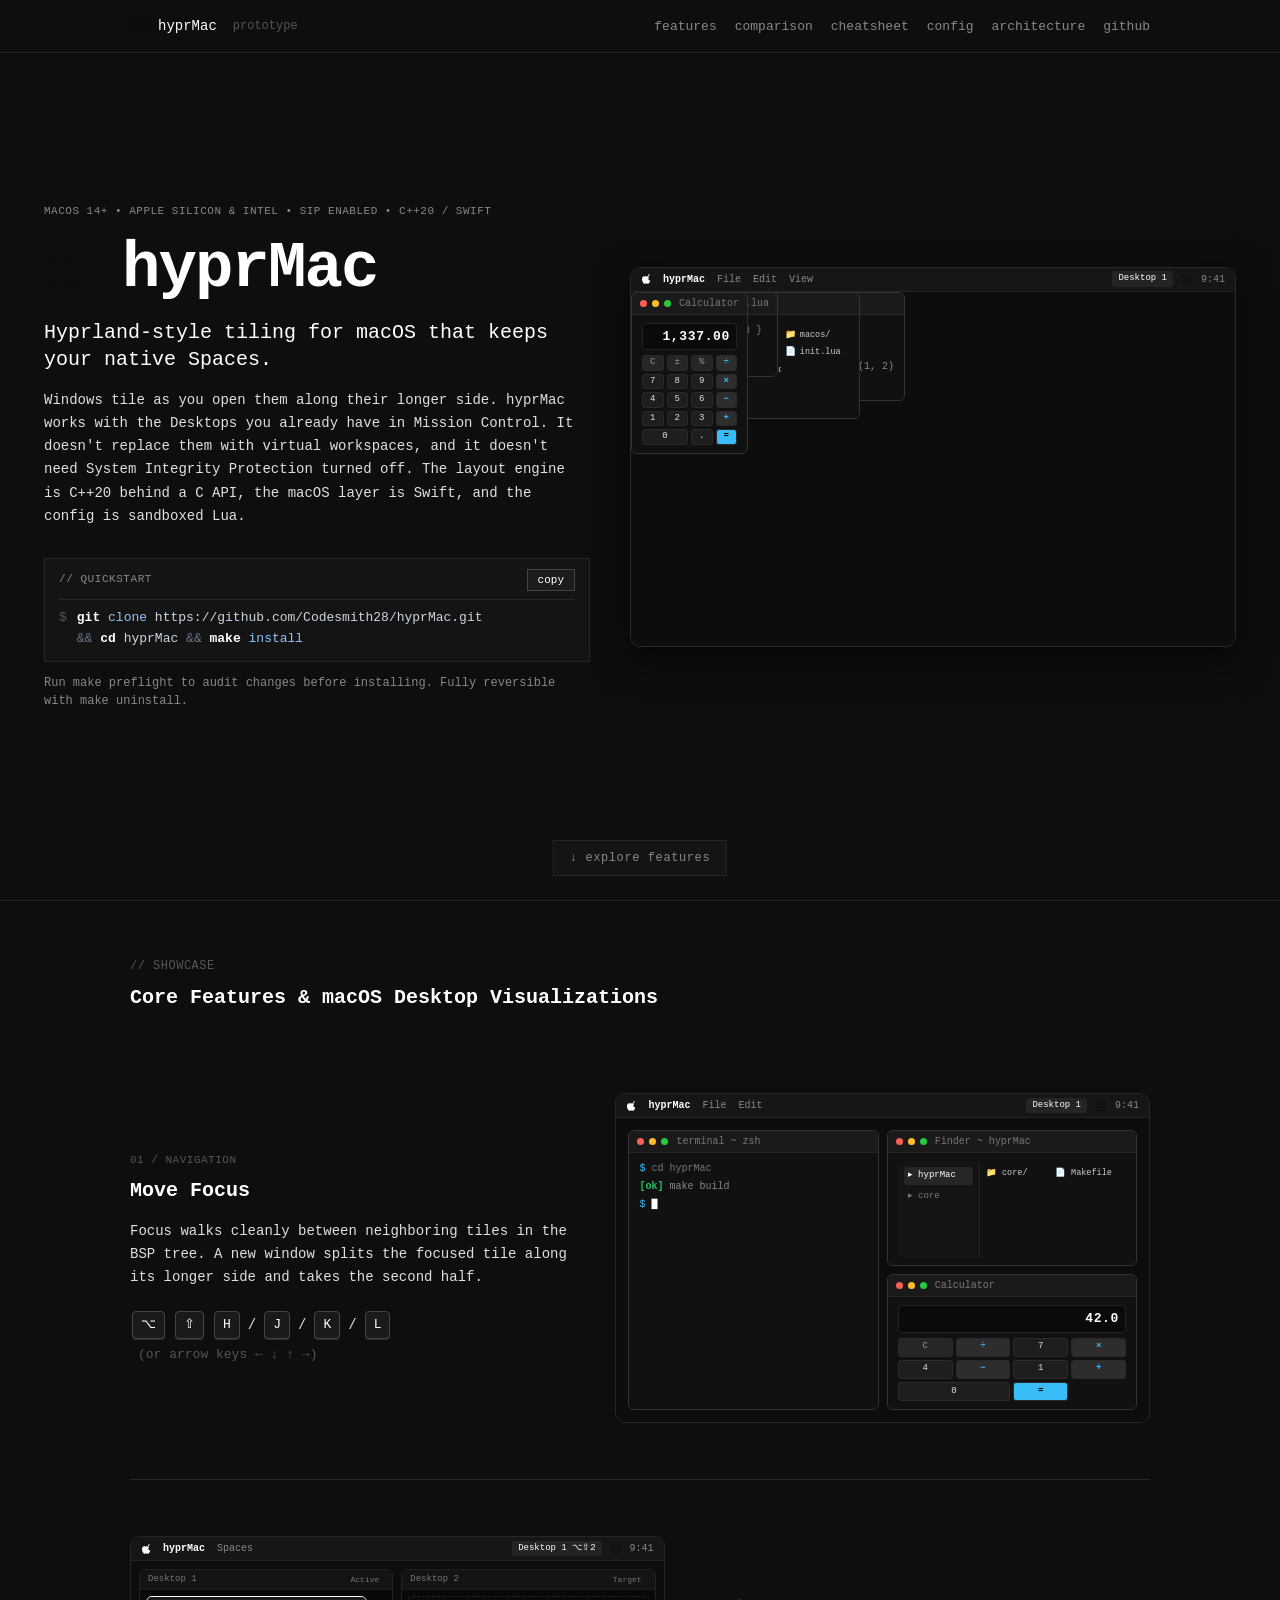
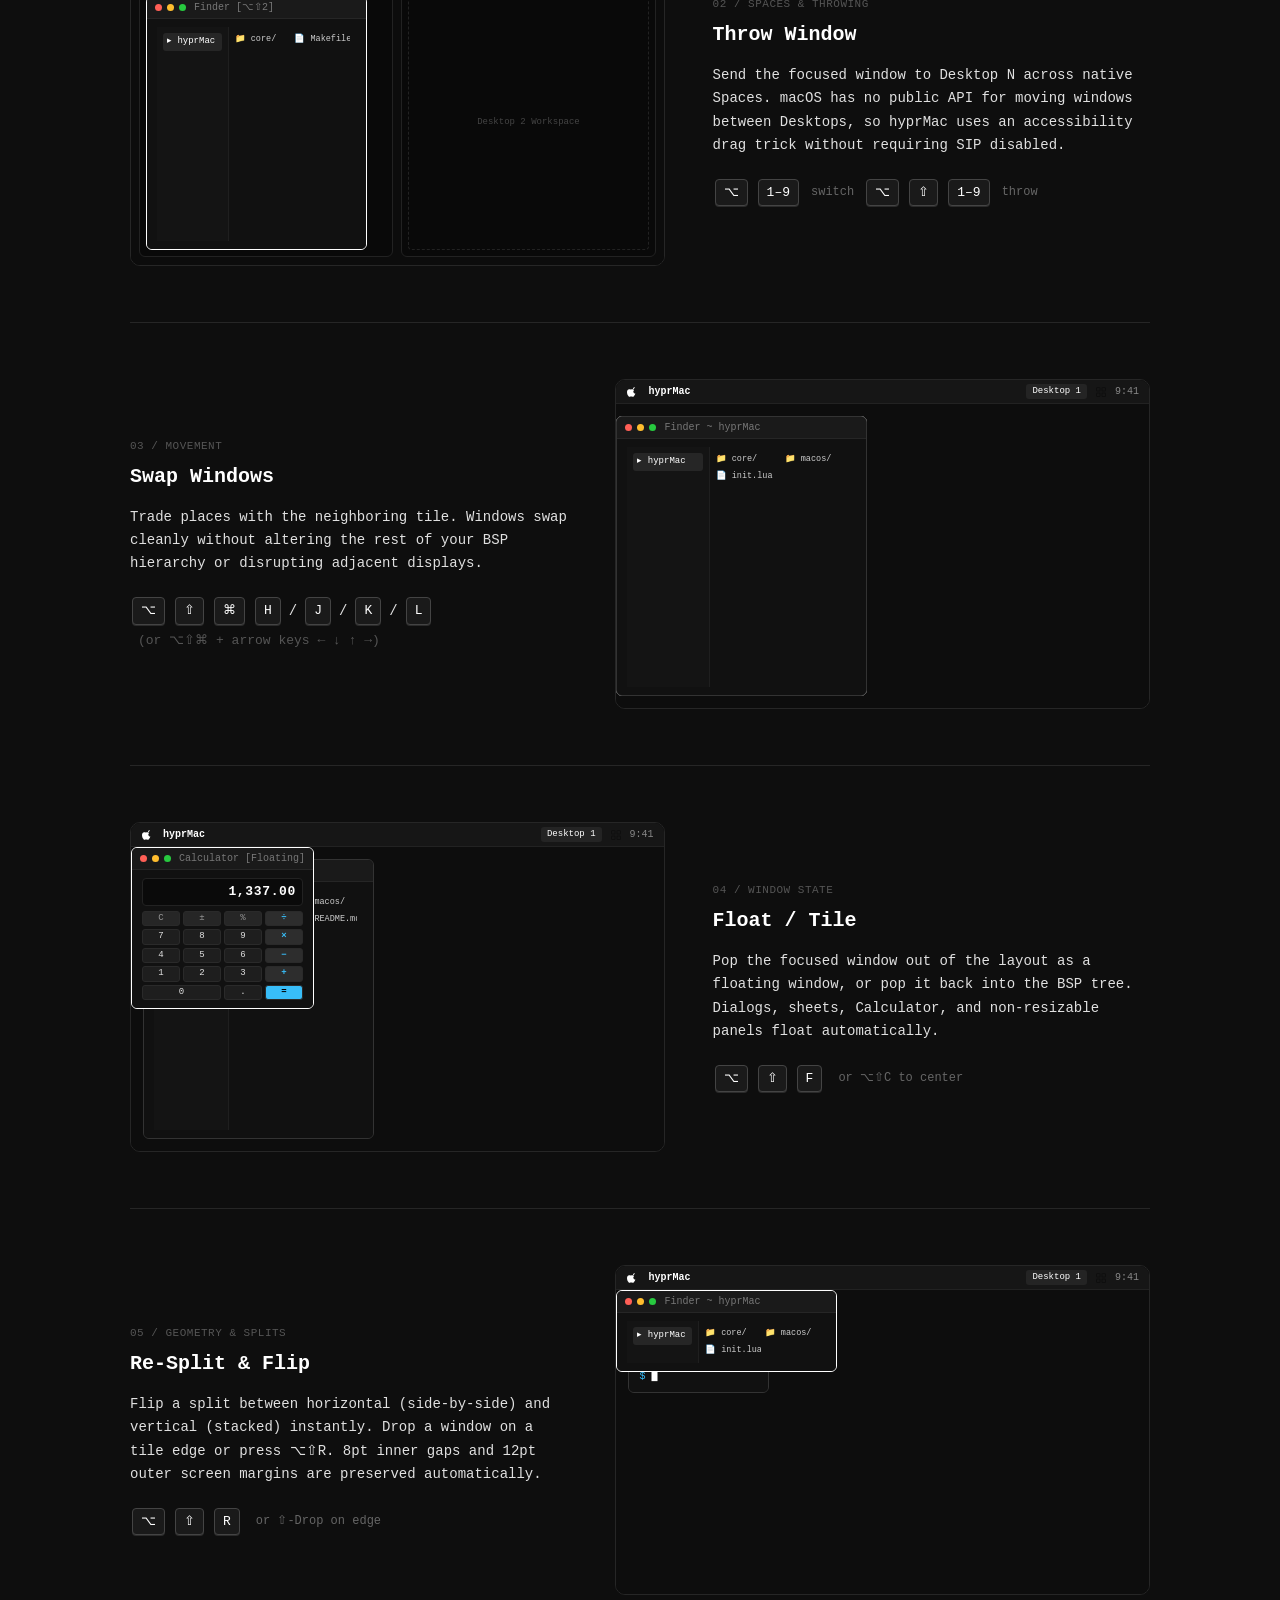
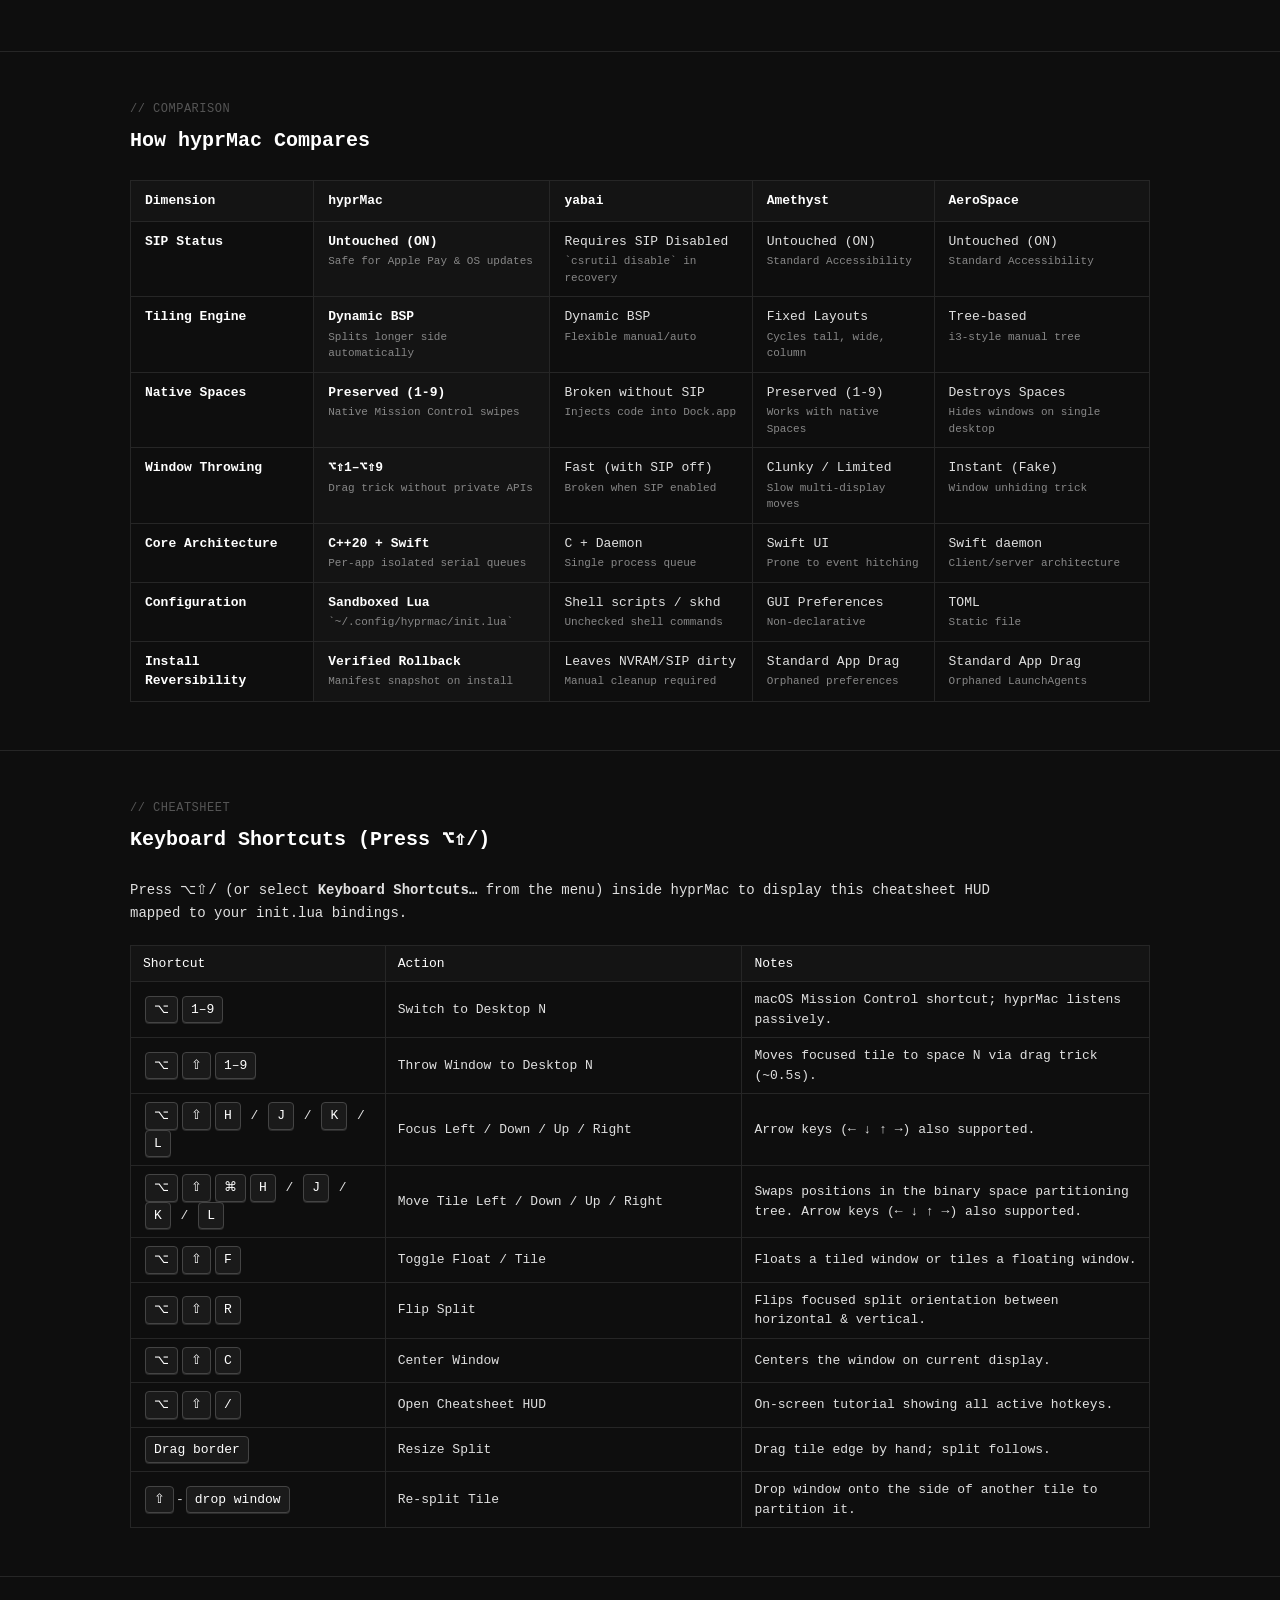
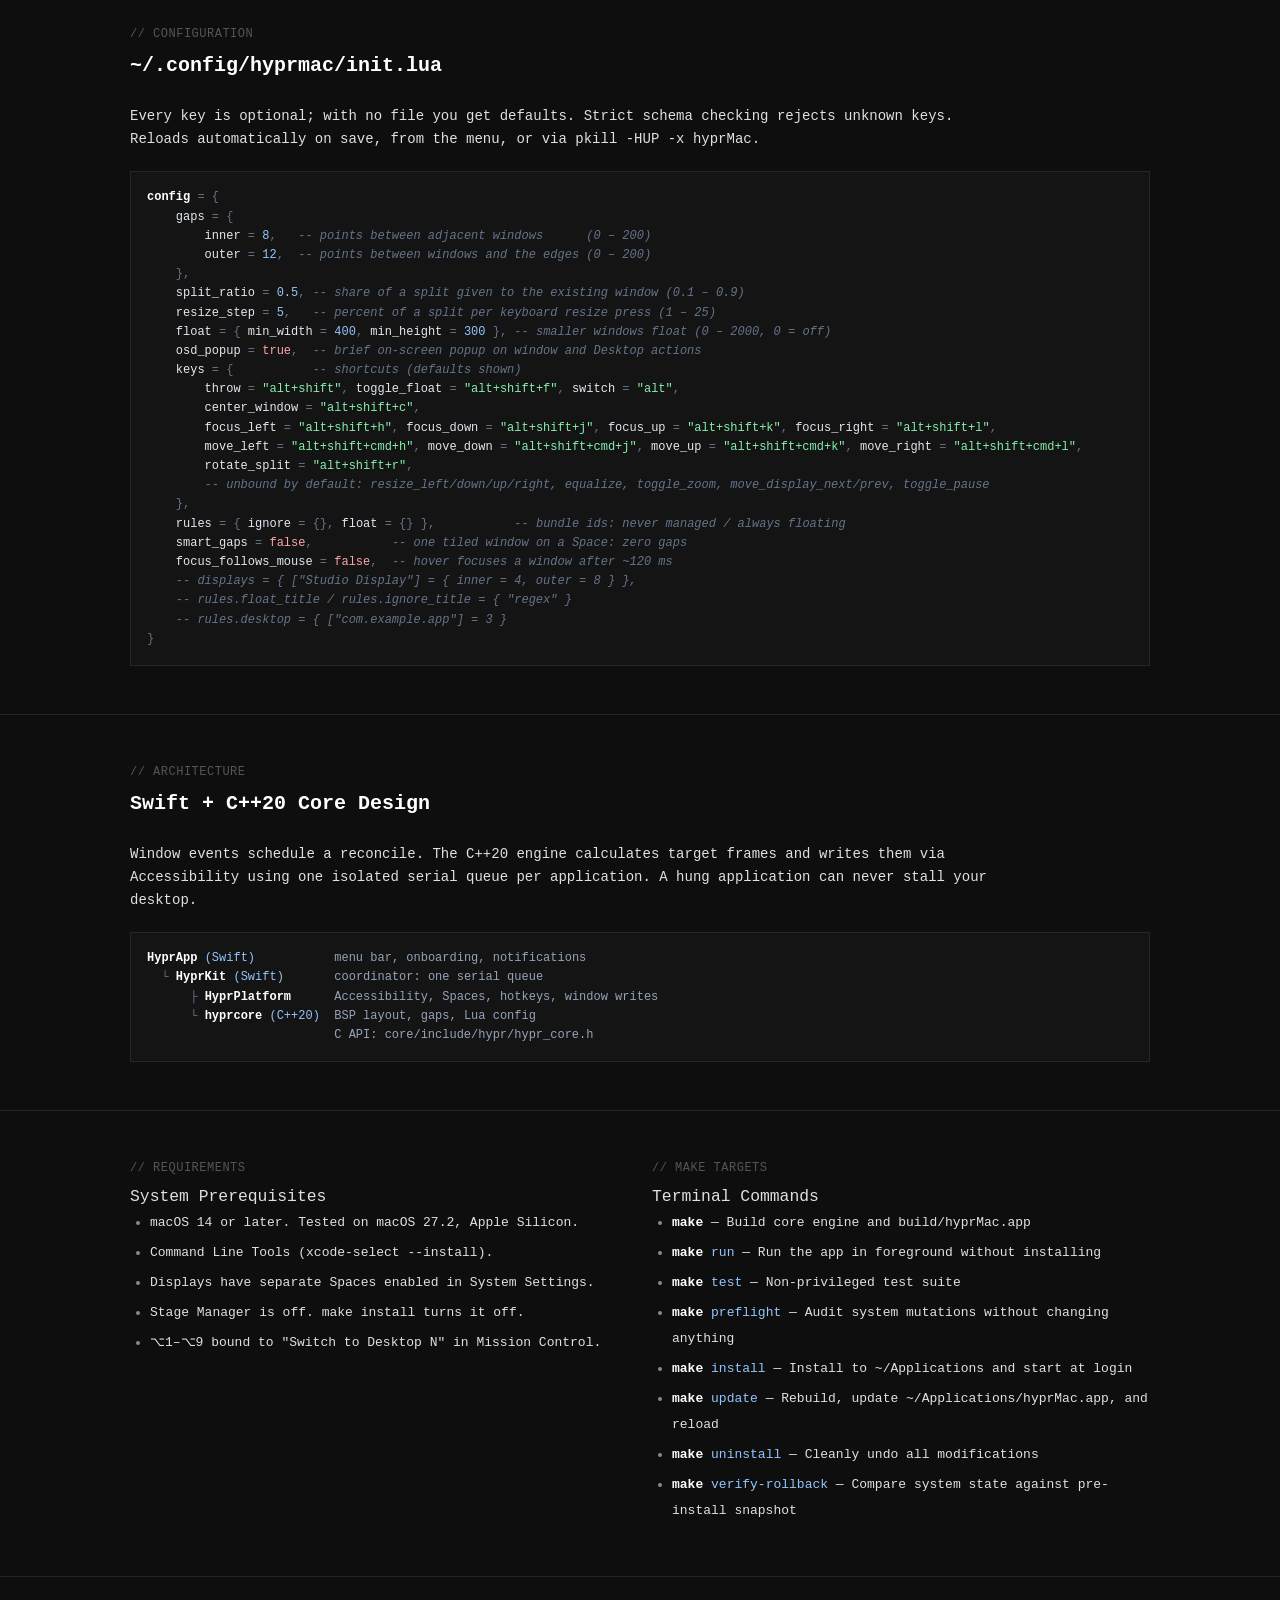
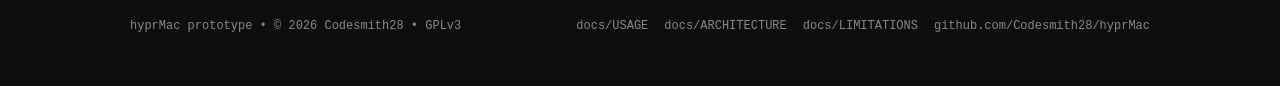
==== web/index.html @ dd3106d4 "feat(web): add hyprMac landing page showcase and update-showcase skill" ====
<!DOCTYPE html>
<html lang="en">
<head>
  <meta charset="UTF-8">
  <meta name="viewport" content="width=device-width, initial-scale=1.0">
  <title>hyprMac — Hyprland-style Tiling for macOS</title>
  <meta name="description" content="Hyprland-style tiling for macOS that keeps your native Spaces without disabling SIP. C++20 engine, Swift layer, sandboxed Lua config.">
  <link rel="icon" type="image/svg+xml" href="icon.svg">
  <link rel="icon" type="image/png" sizes="32x32" href="favicon-32x32.png">
  <link rel="icon" type="image/png" sizes="16x16" href="favicon-16x16.png">
  <link rel="apple-touch-icon" sizes="180x180" href="apple-touch-icon.png">
  <link rel="shortcut icon" href="favicon.ico">
  <link rel="stylesheet" href="style.css">
  <link rel="stylesheet" href="animations.css">
</head>
<body>
  <!-- Header / Navigation -->
  <header class="site-header">
    <div class="container header-inner">
      <a href="#top" class="brand">
        <img src="icon.svg" alt="hyprMac icon" class="brand-icon">
        <span>hyprMac</span>
        <span class="brand-tag">prototype</span>
      </a>
      <nav>
        <ul class="nav-links">
          <li><a href="#features">features</a></li>
          <li><a href="#comparison">comparison</a></li>
          <li><a href="#cheatsheet">cheatsheet</a></li>
          <li><a href="#config">config</a></li>
          <li><a href="#architecture">architecture</a></li>
          <li><a href="https://github.com/Codesmith28/hyprMac" target="_blank" rel="noopener">github</a></li>
        </ul>
      </nav>
    </div>
  </header>

  <main id="top">
    <!-- Hero Section: Full Viewport 100vh Landing -->
    <section class="hero-section">
      <div class="container hero-container">
        <div class="hero-2col">
          <!-- Left Column: Hero Brand & Quickstart -->
          <div class="hero-left-col">
            <div class="hero-meta">macOS 14+ • Apple Silicon &amp; Intel • SIP Enabled • C++20 / Swift</div>
            
            <div class="hero-brand">
              <img src="icon.svg" alt="hyprMac icon" class="hero-brand-icon">
              <h1 class="hero-title">hyprMac</h1>
            </div>

            <p class="hero-tagline">
              Hyprland-style tiling for macOS that keeps your native Spaces.
            </p>

            <p class="hero-desc">
              Windows tile as you open them along their longer side. hyprMac works with the Desktops you already have in Mission Control. It doesn't replace them with virtual workspaces, and it doesn't need System Integrity Protection turned off. The layout engine is C++20 behind a C API, the macOS layer is Swift, and the config is sandboxed Lua.
            </p>

            <!-- Wrapped Quickstart Install Snippet with 1-click Copy -->
            <div class="install-block">
              <div class="install-bar">
                <span class="install-label">// QUICKSTART</span>
                <button class="btn-copy" id="copy-btn" aria-label="Copy install command">copy</button>
              </div>
              <div class="install-cmd-wrap">
                <span class="prompt">$</span>
                <code class="cmd-text" id="install-cmd"><span class="cmd-line"><span class="sh-cmd">git</span> <span class="sh-sub">clone</span> <span class="sh-arg">https://github.com/Codesmith28/hyprMac.git</span></span> <span class="cmd-line"><span class="syn-punct">&amp;&amp;</span> <span class="sh-cmd">cd</span> <span class="sh-arg">hyprMac</span> <span class="syn-punct">&amp;&amp;</span> <span class="sh-cmd">make</span> <span class="sh-sub">install</span></span></code>
              </div>
            </div>
            <div class="install-note">
              Run <code>make preflight</code> to audit changes before installing. Fully reversible with <code>make uninstall</code>.
            </div>
          </div>

          <!-- Right Column: End-to-End macOS Desktop Preview -->
          <div class="hero-right-col">
            <div class="hero-desktop-preview" aria-label="End-to-end preview: How you use your Mac with hyprMac">
              <div class="macos-desktop">
                <div class="macos-menubar">
                  <div class="menubar-left">
                    <svg class="apple-logo" viewBox="0 0 170 170" fill="currentColor" aria-label="Apple logo"><path d="M150.37 130.25c-2.45 5.66-5.35 10.87-8.71 15.66-4.58 6.53-8.33 11.05-11.22 13.56-4.48 4.12-9.28 6.23-14.42 6.35-3.69 0-8.14-1.05-13.32-3.18-5.19-2.12-9.97-3.17-14.34-3.17-4.58 0-9.49 1.05-14.75 3.17-5.26 2.13-9.5 3.24-12.74 3.35-4.35.13-9.16-1.9-14.42-6.08-3.7-3.04-7.66-7.85-11.89-14.43-5.22-8.14-9.41-17.6-12.57-28.37-3.16-10.77-4.74-21.28-4.74-31.54 0-14.07 3.5-25.75 10.5-35.03 7-9.28 15.93-13.97 26.79-14.08 4.79 0 10.15 1.25 16.08 3.75 5.93 2.5 9.77 3.75 11.53 3.75 1.52 0 5.48-1.29 11.89-3.87 6.41-2.58 11.75-3.81 16.03-3.69 12.39.65 22.38 5.45 29.97 14.4-10.88 6.64-16.21 15.77-16 27.4.21 9.15 3.82 16.88 10.83 23.2 7.02 6.32 15.22 9.89 24.6 10.72-2.18 6.75-4.94 13.53-8.29 20.35zM119.22 31.84c0-7.39 2.65-14.28 7.95-20.67 5.3-6.39 11.77-10.37 19.41-11.17.22 1.3.33 2.4.33 3.3 0 7.39-2.73 14.38-8.19 20.97-5.46 6.59-12.06 10.51-19.8 10.77-.11-1.08-.17-2.15-.17-3.2z"/></svg>
                    <span class="menu-app">hyprMac</span>
                    <span class="menu-item">File</span>
                    <span class="menu-item">Edit</span>
                    <span class="menu-item">View</span>
                  </div>
                  <div class="menubar-right">
                    <span class="menu-space-badge hero-space-badge">
                      <span class="badge-d1">Desktop 1</span>
                      <span class="badge-d2">Desktop 2</span>
                    </span>
                    <img src="icon.svg" class="menubar-icon" alt="">
                    <span class="menu-time">9:41</span>
                  </div>
                </div>

                <div class="desktop-workspace">
                  <!-- Window 1: Terminal (Dummy Terminal) -->
                  <div class="mac-window win-hero-term">
                    <div class="mac-titlebar">
                      <div class="traffic-lights"><span class="tl tl-red"></span><span class="tl tl-yellow"></span><span class="tl tl-green"></span></div>
                      <span class="win-title">terminal ~ zsh (80x24)</span>
                    </div>
                    <div class="mac-body dummy-term">
                      <div class="term-line"><span class="term-prompt">codesmith@mac:~/hyprMac$</span> <span class="term-cmd">make run</span></div>
                      <div class="term-line term-out"><span class="term-ok">[ok]</span> hyprcore: C++20 BSP initialized</div>
                      <div class="term-line term-out"><span class="term-ok">[ok]</span> spaces: native Mission Control (1, 2)</div>
                      <div class="term-line"><span class="term-prompt">codesmith@mac:~/hyprMac$</span> <span class="term-cursor">█</span></div>
                    </div>
                  </div>

                  <!-- Window 2: File Manager (Dummy Finder) -->
                  <div class="mac-window win-hero-edit">
                    <div class="mac-titlebar">
                      <div class="traffic-lights"><span class="tl tl-red"></span><span class="tl tl-yellow"></span><span class="tl tl-green"></span></div>
                      <span class="win-title">Finder ~ hyprMac</span>
                    </div>
                    <div class="mac-body dummy-finder">
                      <div class="finder-sidebar">
                        <div class="finder-side-title">Places</div>
                        <div class="finder-side-item">▸ Apps</div>
                        <div class="finder-side-item active">▸ hyprMac</div>
                        <div class="finder-side-item">▸ Docs</div>
                      </div>
                      <div class="finder-files">
                        <div class="finder-file"><span class="f-icon">📁</span> core/</div>
                        <div class="finder-file"><span class="f-icon">📁</span> macos/</div>
                        <div class="finder-file"><span class="f-icon">📄</span> Makefile</div>
                        <div class="finder-file"><span class="f-icon">📄</span> init.lua</div>
                        <div class="finder-file"><span class="f-icon">📄</span> README.md</div>
                      </div>
                    </div>
                  </div>

                  <!-- Window 3: Code Editor -->
                  <div class="mac-window win-hero-web">
                    <div class="mac-titlebar">
                      <div class="traffic-lights"><span class="tl tl-red"></span><span class="tl tl-yellow"></span><span class="tl tl-green"></span></div>
                      <span class="win-title">nvim ~ init.lua</span>
                    </div>
                    <div class="mac-body">
                      <span style="color:#86efac;">gaps</span> = { inner = 8 }<br>
                      <span style="color:#93c5fd;">split_ratio</span> = 0.5<br>
                      <span style="color:#fde047;">osd_popup</span> = true
                    </div>
                  </div>

                  <!-- Window 4: Floating Calculator (Dummy Calc) -->
                  <div class="mac-window win-hero-calc">
                    <div class="mac-titlebar">
                      <div class="traffic-lights"><span class="tl tl-red"></span><span class="tl tl-yellow"></span><span class="tl tl-green"></span></div>
                      <span class="win-title">Calculator</span>
                    </div>
                    <div class="mac-body dummy-calc">
                      <div class="calc-screen">1,337.00</div>
                      <div class="calc-grid">
                        <div class="calc-btn calc-fn">C</div>
                        <div class="calc-btn calc-fn">±</div>
                        <div class="calc-btn calc-fn">%</div>
                        <div class="calc-btn calc-op">÷</div>
                        <div class="calc-btn">7</div>
                        <div class="calc-btn">8</div>
                        <div class="calc-btn">9</div>
                        <div class="calc-btn calc-op">×</div>
                        <div class="calc-btn">4</div>
                        <div class="calc-btn">5</div>
                        <div class="calc-btn">6</div>
                        <div class="calc-btn calc-op">−</div>
                        <div class="calc-btn">1</div>
                        <div class="calc-btn">2</div>
                        <div class="calc-btn">3</div>
                        <div class="calc-btn calc-op">+</div>
                        <div class="calc-btn calc-zero">0</div>
                        <div class="calc-btn">.</div>
                        <div class="calc-btn calc-eq">=</div>
                      </div>
                    </div>
                  </div>

                  <!-- Real-time OSD HUD Notifier: synchronized with actions -->
                  <div class="hero-osd-container">
                    <div class="hero-osd-pill osd-step-1">
                      <span class="osd-icon">❖</span> <span>Tiling started (8pt gaps)</span>
                    </div>
                    <div class="hero-osd-pill osd-step-2">
                      <span class="osd-icon">⬌</span> <span>Open Finder ➔ Longer-Axis BSP Split</span>
                    </div>
                    <div class="hero-osd-pill osd-step-3">
                      <span class="osd-icon">⬍</span> <span>Open Editor ➔ Vertical Split</span>
                    </div>
                    <div class="hero-osd-pill osd-step-4">
                      <span class="osd-icon">⇄</span> <span>⌥⇧⌘L Swap Windows</span>
                    </div>
                    <div class="hero-osd-pill osd-step-5">
                      <span class="osd-icon">⟳</span> <span>⌥⇧R Flip Split Orientation</span>
                    </div>
                    <div class="hero-osd-pill osd-step-6">
                      <span class="osd-icon">❐</span> <span>⌥⇧F Float Calculator</span>
                    </div>
                    <div class="hero-osd-pill osd-step-7">
                      <span class="osd-icon">➔</span> <span>⌥⇧2 Throw Finder ➔ Desktop 2</span>
                    </div>
                    <div class="hero-osd-pill osd-step-8">
                      <span class="osd-icon">⇲</span> <span>⌥1 Switch Desktop 1</span>
                    </div>
                  </div>
                </div>
              </div>
            </div>
          </div>
        </div>
      </div>

      <!-- Slightly Bouncing Button: Explore Features -->
      <div class="hero-explore-wrap">
        <a href="#features" class="btn-explore" aria-label="Scroll down to explore features">↓ explore features</a>
      </div>
    </section>

    <!-- Alternating Feature Showcase -->
    <section id="features" class="features-section">
      <div class="container">
        <div class="section-label">// SHOWCASE</div>
        <h2 class="section-title">Core Features &amp; macOS Desktop Visualizations</h2>

        <!-- Feature 1: Move Focus (Desc Left, Anim Right) -->
        <div class="feature-row">
          <div class="feature-text-col">
            <div class="feature-tag">01 / Navigation</div>
            <h3 class="feature-heading">Move Focus</h3>
            <p class="feature-desc">
              Focus walks cleanly between neighboring tiles in the BSP tree. A new window splits the focused tile along its longer side and takes the second half.
            </p>
            <div class="keycap-row">
              <kbd class="kbd">⌥</kbd><kbd class="kbd">⇧</kbd><kbd class="kbd">H</kbd> / <kbd class="kbd">J</kbd> / <kbd class="kbd">K</kbd> / <kbd class="kbd">L</kbd>
              <span class="key-hint" style="color: var(--text-dim); font-size: 13px; margin-left: 8px;">(or arrow keys ← ↓ ↑ →)</span>
            </div>
          </div>
          <div class="feature-anim-col">
            <div class="feature-anim" aria-label="Move Focus on Desktop">
              <div class="macos-desktop">
                <div class="macos-menubar">
                  <div class="menubar-left">
                    <svg class="apple-logo" viewBox="0 0 170 170" fill="currentColor" aria-label="Apple logo"><path d="M150.37 130.25c-2.45 5.66-5.35 10.87-8.71 15.66-4.58 6.53-8.33 11.05-11.22 13.56-4.48 4.12-9.28 6.23-14.42 6.35-3.69 0-8.14-1.05-13.32-3.18-5.19-2.12-9.97-3.17-14.34-3.17-4.58 0-9.49 1.05-14.75 3.17-5.26 2.13-9.5 3.24-12.74 3.35-4.35.13-9.16-1.9-14.42-6.08-3.7-3.04-7.66-7.85-11.89-14.43-5.22-8.14-9.41-17.6-12.57-28.37-3.16-10.77-4.74-21.28-4.74-31.54 0-14.07 3.5-25.75 10.5-35.03 7-9.28 15.93-13.97 26.79-14.08 4.79 0 10.15 1.25 16.08 3.75 5.93 2.5 9.77 3.75 11.53 3.75 1.52 0 5.48-1.29 11.89-3.87 6.41-2.58 11.75-3.81 16.03-3.69 12.39.65 22.38 5.45 29.97 14.4-10.88 6.64-16.21 15.77-16 27.4.21 9.15 3.82 16.88 10.83 23.2 7.02 6.32 15.22 9.89 24.6 10.72-2.18 6.75-4.94 13.53-8.29 20.35zM119.22 31.84c0-7.39 2.65-14.28 7.95-20.67 5.3-6.39 11.77-10.37 19.41-11.17.22 1.3.33 2.4.33 3.3 0 7.39-2.73 14.38-8.19 20.97-5.46 6.59-12.06 10.51-19.8 10.77-.11-1.08-.17-2.15-.17-3.2z"/></svg>
                    <span class="menu-app">hyprMac</span>
                    <span class="menu-item">File</span>
                    <span class="menu-item">Edit</span>
                  </div>
                  <div class="menubar-right">
                    <span class="menu-space-badge">Desktop 1</span>
                    <img src="icon.svg" class="menubar-icon" alt="">
                    <span class="menu-time">9:41</span>
                  </div>
                </div>
                <div class="desktop-workspace">
                  <div class="mac-window win-focus-1">
                    <div class="mac-titlebar">
                      <div class="traffic-lights"><span class="tl tl-red"></span><span class="tl tl-yellow"></span><span class="tl tl-green"></span></div>
                      <span class="win-title">terminal ~ zsh</span>
                    </div>
                    <div class="mac-body dummy-term">
                      <div class="term-line"><span class="term-prompt">$</span> cd hyprMac</div>
                      <div class="term-line term-out"><span class="term-ok">[ok]</span> make build</div>
                      <div class="term-line"><span class="term-prompt">$</span> <span class="term-cursor">█</span></div>
                    </div>
                  </div>
                  <div class="mac-window win-focus-2">
                    <div class="mac-titlebar">
                      <div class="traffic-lights"><span class="tl tl-red"></span><span class="tl tl-yellow"></span><span class="tl tl-green"></span></div>
                      <span class="win-title">Finder ~ hyprMac</span>
                    </div>
                    <div class="mac-body dummy-finder">
                      <div class="finder-sidebar">
                        <div class="finder-side-item active">▸ hyprMac</div>
                        <div class="finder-side-item">▸ core</div>
                      </div>
                      <div class="finder-files">
                        <div class="finder-file">📁 core/</div>
                        <div class="finder-file">📄 Makefile</div>
                      </div>
                    </div>
                  </div>
                  <div class="mac-window win-focus-3">
                    <div class="mac-titlebar">
                      <div class="traffic-lights"><span class="tl tl-red"></span><span class="tl tl-yellow"></span><span class="tl tl-green"></span></div>
                      <span class="win-title">Calculator</span>
                    </div>
                    <div class="mac-body dummy-calc">
                      <div class="calc-screen">42.0</div>
                      <div class="calc-grid">
                        <div class="calc-btn calc-fn">C</div>
                        <div class="calc-btn calc-op">÷</div>
                        <div class="calc-btn">7</div>
                        <div class="calc-btn calc-op">×</div>
                        <div class="calc-btn">4</div>
                        <div class="calc-btn calc-op">−</div>
                        <div class="calc-btn">1</div>
                        <div class="calc-btn calc-op">+</div>
                        <div class="calc-btn calc-zero">0</div>
                        <div class="calc-btn calc-eq">=</div>
                      </div>
                    </div>
                  </div>
                </div>
              </div>
            </div>
          </div>
        </div>

        <!-- Feature 2: Native Spaces & Throwing (Anim Left, Desc Right) -->
        <div class="feature-row row-reverse">
          <div class="feature-text-col">
            <div class="feature-tag">02 / Spaces &amp; Throwing</div>
            <h3 class="feature-heading">Throw Window</h3>
            <p class="feature-desc">
              Send the focused window to Desktop N across native Spaces. macOS has no public API for moving windows between Desktops, so hyprMac uses an accessibility drag trick without requiring SIP disabled.
            </p>
            <div class="keycap-row">
              <kbd class="kbd">⌥</kbd><kbd class="kbd">1–9</kbd> <span style="color:#666; font-size:12px; margin: 0 4px;">switch</span>
              <kbd class="kbd">⌥</kbd><kbd class="kbd">⇧</kbd><kbd class="kbd">1–9</kbd> <span style="color:#666; font-size:12px; margin: 0 4px;">throw</span>
            </div>
          </div>
          <div class="feature-anim-col">
            <div class="feature-anim" aria-label="Throw Window across Desktop Spaces">
              <div class="macos-desktop">
                <div class="macos-menubar">
                  <div class="menubar-left">
                    <svg class="apple-logo" viewBox="0 0 170 170" fill="currentColor" aria-label="Apple logo"><path d="M150.37 130.25c-2.45 5.66-5.35 10.87-8.71 15.66-4.58 6.53-8.33 11.05-11.22 13.56-4.48 4.12-9.28 6.23-14.42 6.35-3.69 0-8.14-1.05-13.32-3.18-5.19-2.12-9.97-3.17-14.34-3.17-4.58 0-9.49 1.05-14.75 3.17-5.26 2.13-9.5 3.24-12.74 3.35-4.35.13-9.16-1.9-14.42-6.08-3.7-3.04-7.66-7.85-11.89-14.43-5.22-8.14-9.41-17.6-12.57-28.37-3.16-10.77-4.74-21.28-4.74-31.54 0-14.07 3.5-25.75 10.5-35.03 7-9.28 15.93-13.97 26.79-14.08 4.79 0 10.15 1.25 16.08 3.75 5.93 2.5 9.77 3.75 11.53 3.75 1.52 0 5.48-1.29 11.89-3.87 6.41-2.58 11.75-3.81 16.03-3.69 12.39.65 22.38 5.45 29.97 14.4-10.88 6.64-16.21 15.77-16 27.4.21 9.15 3.82 16.88 10.83 23.2 7.02 6.32 15.22 9.89 24.6 10.72-2.18 6.75-4.94 13.53-8.29 20.35zM119.22 31.84c0-7.39 2.65-14.28 7.95-20.67 5.3-6.39 11.77-10.37 19.41-11.17.22 1.3.33 2.4.33 3.3 0 7.39-2.73 14.38-8.19 20.97-5.46 6.59-12.06 10.51-19.8 10.77-.11-1.08-.17-2.15-.17-3.2z"/></svg>
                    <span class="menu-app">hyprMac</span>
                    <span class="menu-item">Spaces</span>
                  </div>
                  <div class="menubar-right">
                    <span class="menu-space-badge throw-space-badge">Desktop 1 ⌥⇧2</span>
                    <img src="icon.svg" class="menubar-icon" alt="">
                    <span class="menu-time">9:41</span>
                  </div>
                </div>
                <div class="desktop-workspace dual-spaces-workspace">
                  <!-- Desktop 1 Zone -->
                  <div class="space-zone space-zone-1">
                    <div class="space-zone-header">
                      <span class="space-zone-name">Desktop 1</span>
                      <span class="space-zone-tag zone-tag-1">Active</span>
                    </div>
                    <div class="space-zone-body">
                      <div class="mac-window win-throw-stay">
                        <div class="mac-titlebar">
                          <div class="traffic-lights"><span class="tl tl-red"></span><span class="tl tl-yellow"></span><span class="tl tl-green"></span></div>
                          <span class="win-title">terminal ~ zsh</span>
                        </div>
                        <div class="mac-body dummy-term">
                          <div class="term-line"><span class="term-prompt">$</span> make run</div>
                          <div class="term-line term-out"><span class="term-ok">[ok]</span> tile expanded</div>
                        </div>
                      </div>
                      <div class="mac-window win-throw-move">
                        <div class="mac-titlebar">
                          <div class="traffic-lights"><span class="tl tl-red"></span><span class="tl tl-yellow"></span><span class="tl tl-green"></span></div>
                          <span class="win-title">Finder [⌥⇧2]</span>
                        </div>
                        <div class="mac-body dummy-finder">
                          <div class="finder-sidebar">
                            <div class="finder-side-item active">▸ hyprMac</div>
                          </div>
                          <div class="finder-files">
                            <div class="finder-file">📁 core/</div>
                            <div class="finder-file">📄 Makefile</div>
                          </div>
                        </div>
                      </div>
                    </div>
                  </div>

                  <!-- Desktop 2 Zone -->
                  <div class="space-zone space-zone-2">
                    <div class="space-zone-header">
                      <span class="space-zone-name">Desktop 2</span>
                      <span class="space-zone-tag zone-tag-2">Target</span>
                    </div>
                    <div class="space-zone-body">
                      <div class="space-drop-target">
                        <span class="drop-hint">Desktop 2 Workspace</span>
                      </div>
                    </div>
                  </div>
                </div>
              </div>
            </div>
          </div>
        </div>

        <!-- Feature 3: Navigation & Move (Desc Left, Anim Right) -->
        <div class="feature-row">
          <div class="feature-text-col">
            <div class="feature-tag">03 / Movement</div>
            <h3 class="feature-heading">Swap Windows</h3>
            <p class="feature-desc">
              Trade places with the neighboring tile. Windows swap cleanly without altering the rest of your BSP hierarchy or disrupting adjacent displays.
            </p>
            <div class="keycap-row">
              <kbd class="kbd">⌥</kbd><kbd class="kbd">⇧</kbd><kbd class="kbd">⌘</kbd><kbd class="kbd">H</kbd> / <kbd class="kbd">J</kbd> / <kbd class="kbd">K</kbd> / <kbd class="kbd">L</kbd>
              <span class="key-hint" style="color: var(--text-dim); font-size: 13px; margin-left: 8px;">(or ⌥⇧⌘ + arrow keys ← ↓ ↑ →)</span>
            </div>
          </div>
          <div class="feature-anim-col">
            <div class="feature-anim" aria-label="Swap Windows on Desktop">
              <div class="macos-desktop">
                <div class="macos-menubar">
                  <div class="menubar-left">
                    <svg class="apple-logo" viewBox="0 0 170 170" fill="currentColor" aria-label="Apple logo"><path d="M150.37 130.25c-2.45 5.66-5.35 10.87-8.71 15.66-4.58 6.53-8.33 11.05-11.22 13.56-4.48 4.12-9.28 6.23-14.42 6.35-3.69 0-8.14-1.05-13.32-3.18-5.19-2.12-9.97-3.17-14.34-3.17-4.58 0-9.49 1.05-14.75 3.17-5.26 2.13-9.5 3.24-12.74 3.35-4.35.13-9.16-1.9-14.42-6.08-3.7-3.04-7.66-7.85-11.89-14.43-5.22-8.14-9.41-17.6-12.57-28.37-3.16-10.77-4.74-21.28-4.74-31.54 0-14.07 3.5-25.75 10.5-35.03 7-9.28 15.93-13.97 26.79-14.08 4.79 0 10.15 1.25 16.08 3.75 5.93 2.5 9.77 3.75 11.53 3.75 1.52 0 5.48-1.29 11.89-3.87 6.41-2.58 11.75-3.81 16.03-3.69 12.39.65 22.38 5.45 29.97 14.4-10.88 6.64-16.21 15.77-16 27.4.21 9.15 3.82 16.88 10.83 23.2 7.02 6.32 15.22 9.89 24.6 10.72-2.18 6.75-4.94 13.53-8.29 20.35zM119.22 31.84c0-7.39 2.65-14.28 7.95-20.67 5.3-6.39 11.77-10.37 19.41-11.17.22 1.3.33 2.4.33 3.3 0 7.39-2.73 14.38-8.19 20.97-5.46 6.59-12.06 10.51-19.8 10.77-.11-1.08-.17-2.15-.17-3.2z"/></svg>
                    <span class="menu-app">hyprMac</span>
                  </div>
                  <div class="menubar-right">
                    <span class="menu-space-badge">Desktop 1</span>
                    <img src="icon.svg" class="menubar-icon" alt="">
                    <span class="menu-time">9:41</span>
                  </div>
                </div>
                <div class="desktop-workspace">
                  <div class="mac-window win-swap-1">
                    <div class="mac-titlebar">
                      <div class="traffic-lights"><span class="tl tl-red"></span><span class="tl tl-yellow"></span><span class="tl tl-green"></span></div>
                      <span class="win-title">terminal ~ zsh</span>
                    </div>
                    <div class="mac-body dummy-term">
                      <div class="term-line"><span class="term-prompt">$</span> git status</div>
                      <div class="term-line term-out">Swapping on ⌥⇧⌘L</div>
                      <div class="term-line"><span class="term-prompt">$</span> <span class="term-cursor">█</span></div>
                    </div>
                  </div>
                  <div class="mac-window win-swap-2">
                    <div class="mac-titlebar">
                      <div class="traffic-lights"><span class="tl tl-red"></span><span class="tl tl-yellow"></span><span class="tl tl-green"></span></div>
                      <span class="win-title">Finder ~ hyprMac</span>
                    </div>
                    <div class="mac-body dummy-finder">
                      <div class="finder-sidebar">
                        <div class="finder-side-item active">▸ hyprMac</div>
                      </div>
                      <div class="finder-files">
                        <div class="finder-file">📁 core/</div>
                        <div class="finder-file">📁 macos/</div>
                        <div class="finder-file">📄 init.lua</div>
                      </div>
                    </div>
                  </div>
                </div>
              </div>
            </div>
          </div>
        </div>

        <!-- Feature 4: Floating Rules (Anim Left, Desc Right) -->
        <div class="feature-row row-reverse">
          <div class="feature-text-col">
            <div class="feature-tag">04 / Window State</div>
            <h3 class="feature-heading">Float / Tile</h3>
            <p class="feature-desc">
              Pop the focused window out of the layout as a floating window, or pop it back into the BSP tree. Dialogs, sheets, Calculator, and non-resizable panels float automatically.
            </p>
            <div class="keycap-row">
              <kbd class="kbd">⌥</kbd><kbd class="kbd">⇧</kbd><kbd class="kbd">F</kbd>
              <span style="color:#666; font-size:12px; margin-left: 8px;">or ⌥⇧C to center</span>
            </div>
          </div>
          <div class="feature-anim-col">
            <div class="feature-anim" aria-label="Float / Tile on Desktop">
              <div class="macos-desktop">
                <div class="macos-menubar">
                  <div class="menubar-left">
                    <svg class="apple-logo" viewBox="0 0 170 170" fill="currentColor" aria-label="Apple logo"><path d="M150.37 130.25c-2.45 5.66-5.35 10.87-8.71 15.66-4.58 6.53-8.33 11.05-11.22 13.56-4.48 4.12-9.28 6.23-14.42 6.35-3.69 0-8.14-1.05-13.32-3.18-5.19-2.12-9.97-3.17-14.34-3.17-4.58 0-9.49 1.05-14.75 3.17-5.26 2.13-9.5 3.24-12.74 3.35-4.35.13-9.16-1.9-14.42-6.08-3.7-3.04-7.66-7.85-11.89-14.43-5.22-8.14-9.41-17.6-12.57-28.37-3.16-10.77-4.74-21.28-4.74-31.54 0-14.07 3.5-25.75 10.5-35.03 7-9.28 15.93-13.97 26.79-14.08 4.79 0 10.15 1.25 16.08 3.75 5.93 2.5 9.77 3.75 11.53 3.75 1.52 0 5.48-1.29 11.89-3.87 6.41-2.58 11.75-3.81 16.03-3.69 12.39.65 22.38 5.45 29.97 14.4-10.88 6.64-16.21 15.77-16 27.4.21 9.15 3.82 16.88 10.83 23.2 7.02 6.32 15.22 9.89 24.6 10.72-2.18 6.75-4.94 13.53-8.29 20.35zM119.22 31.84c0-7.39 2.65-14.28 7.95-20.67 5.3-6.39 11.77-10.37 19.41-11.17.22 1.3.33 2.4.33 3.3 0 7.39-2.73 14.38-8.19 20.97-5.46 6.59-12.06 10.51-19.8 10.77-.11-1.08-.17-2.15-.17-3.2z"/></svg>
                    <span class="menu-app">hyprMac</span>
                  </div>
                  <div class="menubar-right">
                    <span class="menu-space-badge">Desktop 1</span>
                    <img src="icon.svg" class="menubar-icon" alt="">
                    <span class="menu-time">9:41</span>
                  </div>
                </div>
                <div class="desktop-workspace">
                  <div class="mac-window win-float-base">
                    <div class="mac-titlebar">
                      <div class="traffic-lights"><span class="tl tl-red"></span><span class="tl tl-yellow"></span><span class="tl tl-green"></span></div>
                      <span class="win-title">Finder ~ hyprMac</span>
                    </div>
                    <div class="mac-body dummy-finder">
                      <div class="finder-sidebar">
                        <div class="finder-side-item active">▸ hyprMac</div>
                        <div class="finder-side-item">▸ core</div>
                      </div>
                      <div class="finder-files">
                        <div class="finder-file">📁 core/</div>
                        <div class="finder-file">📁 macos/</div>
                        <div class="finder-file">📄 init.lua</div>
                        <div class="finder-file">📄 README.md</div>
                      </div>
                    </div>
                  </div>
                  <div class="mac-window win-float-overlay">
                    <div class="mac-titlebar">
                      <div class="traffic-lights"><span class="tl tl-red"></span><span class="tl tl-yellow"></span><span class="tl tl-green"></span></div>
                      <span class="win-title">Calculator [Floating]</span>
                    </div>
                    <div class="mac-body dummy-calc">
                      <div class="calc-screen">1,337.00</div>
                      <div class="calc-grid">
                        <div class="calc-btn calc-fn">C</div>
                        <div class="calc-btn calc-fn">±</div>
                        <div class="calc-btn calc-fn">%</div>
                        <div class="calc-btn calc-op">÷</div>
                        <div class="calc-btn">7</div>
                        <div class="calc-btn">8</div>
                        <div class="calc-btn">9</div>
                        <div class="calc-btn calc-op">×</div>
                        <div class="calc-btn">4</div>
                        <div class="calc-btn">5</div>
                        <div class="calc-btn">6</div>
                        <div class="calc-btn calc-op">−</div>
                        <div class="calc-btn">1</div>
                        <div class="calc-btn">2</div>
                        <div class="calc-btn">3</div>
                        <div class="calc-btn calc-op">+</div>
                        <div class="calc-btn calc-zero">0</div>
                        <div class="calc-btn">.</div>
                        <div class="calc-btn calc-eq">=</div>
                      </div>
                    </div>
                  </div>
                </div>
              </div>
            </div>
          </div>
        </div>

        <!-- Feature 5: Flip Split & Gaps (Desc Left, Anim Right) -->
        <div class="feature-row">
          <div class="feature-text-col">
            <div class="feature-tag">05 / Geometry &amp; Splits</div>
            <h3 class="feature-heading">Re-Split &amp; Flip</h3>
            <p class="feature-desc">
              Flip a split between horizontal (side-by-side) and vertical (stacked) instantly. Drop a window on a tile edge or press <code>⌥⇧R</code>. 8pt inner gaps and 12pt outer screen margins are preserved automatically.
            </p>
            <div class="keycap-row">
              <kbd class="kbd">⌥</kbd><kbd class="kbd">⇧</kbd><kbd class="kbd">R</kbd>
              <span style="color:#666; font-size:12px; margin-left: 8px;">or ⇧-Drop on edge</span>
            </div>
          </div>
          <div class="feature-anim-col">
            <div class="feature-anim" aria-label="Flip Split on Desktop">
              <div class="macos-desktop">
                <div class="macos-menubar">
                  <div class="menubar-left">
                    <svg class="apple-logo" viewBox="0 0 170 170" fill="currentColor" aria-label="Apple logo"><path d="M150.37 130.25c-2.45 5.66-5.35 10.87-8.71 15.66-4.58 6.53-8.33 11.05-11.22 13.56-4.48 4.12-9.28 6.23-14.42 6.35-3.69 0-8.14-1.05-13.32-3.18-5.19-2.12-9.97-3.17-14.34-3.17-4.58 0-9.49 1.05-14.75 3.17-5.26 2.13-9.5 3.24-12.74 3.35-4.35.13-9.16-1.9-14.42-6.08-3.7-3.04-7.66-7.85-11.89-14.43-5.22-8.14-9.41-17.6-12.57-28.37-3.16-10.77-4.74-21.28-4.74-31.54 0-14.07 3.5-25.75 10.5-35.03 7-9.28 15.93-13.97 26.79-14.08 4.79 0 10.15 1.25 16.08 3.75 5.93 2.5 9.77 3.75 11.53 3.75 1.52 0 5.48-1.29 11.89-3.87 6.41-2.58 11.75-3.81 16.03-3.69 12.39.65 22.38 5.45 29.97 14.4-10.88 6.64-16.21 15.77-16 27.4.21 9.15 3.82 16.88 10.83 23.2 7.02 6.32 15.22 9.89 24.6 10.72-2.18 6.75-4.94 13.53-8.29 20.35zM119.22 31.84c0-7.39 2.65-14.28 7.95-20.67 5.3-6.39 11.77-10.37 19.41-11.17.22 1.3.33 2.4.33 3.3 0 7.39-2.73 14.38-8.19 20.97-5.46 6.59-12.06 10.51-19.8 10.77-.11-1.08-.17-2.15-.17-3.2z"/></svg>
                    <span class="menu-app">hyprMac</span>
                  </div>
                  <div class="menubar-right">
                    <span class="menu-space-badge">Desktop 1</span>
                    <img src="icon.svg" class="menubar-icon" alt="">
                    <span class="menu-time">9:41</span>
                  </div>
                </div>
                <div class="desktop-workspace">
                  <div class="mac-window win-split-1">
                    <div class="mac-titlebar">
                      <div class="traffic-lights"><span class="tl tl-red"></span><span class="tl tl-yellow"></span><span class="tl tl-green"></span></div>
                      <span class="win-title">terminal ~ zsh</span>
                    </div>
                    <div class="mac-body dummy-term">
                      <div class="term-line"><span class="term-prompt">$</span> hyprMac status</div>
                      <div class="term-line term-out">Split: ⌥⇧R flip</div>
                      <div class="term-line"><span class="term-prompt">$</span> <span class="term-cursor">█</span></div>
                    </div>
                  </div>
                  <div class="mac-window win-split-2">
                    <div class="mac-titlebar">
                      <div class="traffic-lights"><span class="tl tl-red"></span><span class="tl tl-yellow"></span><span class="tl tl-green"></span></div>
                      <span class="win-title">Finder ~ hyprMac</span>
                    </div>
                    <div class="mac-body dummy-finder">
                      <div class="finder-sidebar">
                        <div class="finder-side-item active">▸ hyprMac</div>
                      </div>
                      <div class="finder-files">
                        <div class="finder-file">📁 core/</div>
                        <div class="finder-file">📁 macos/</div>
                        <div class="finder-file">📄 init.lua</div>
                      </div>
                    </div>
                  </div>
                </div>
              </div>
            </div>
          </div>
        </div>
      </div>
    </section>

    <!-- Comparison Matrix Section -->
    <section id="comparison" class="matrix-section">
      <div class="container">
        <div class="section-label">// COMPARISON</div>
        <h2 class="section-title">How hyprMac Compares</h2>

        <div class="matrix-table-wrap">
          <table class="matrix-table">
            <thead>
              <tr>
                <th>Dimension</th>
                <th class="col-highlight">hyprMac</th>
                <th>yabai</th>
                <th>Amethyst</th>
                <th>AeroSpace</th>
              </tr>
            </thead>
            <tbody>
              <tr>
                <td><strong>SIP Status</strong></td>
                <td class="col-highlight"><strong>Untouched (ON)</strong><span class="matrix-sub">Safe for Apple Pay & OS updates</span></td>
                <td>Requires SIP Disabled<span class="matrix-sub">`csrutil disable` in recovery</span></td>
                <td>Untouched (ON)<span class="matrix-sub">Standard Accessibility</span></td>
                <td>Untouched (ON)<span class="matrix-sub">Standard Accessibility</span></td>
              </tr>
              <tr>
                <td><strong>Tiling Engine</strong></td>
                <td class="col-highlight"><strong>Dynamic BSP</strong><span class="matrix-sub">Splits longer side automatically</span></td>
                <td>Dynamic BSP<span class="matrix-sub">Flexible manual/auto</span></td>
                <td>Fixed Layouts<span class="matrix-sub">Cycles tall, wide, column</span></td>
                <td>Tree-based<span class="matrix-sub">i3-style manual tree</span></td>
              </tr>
              <tr>
                <td><strong>Native Spaces</strong></td>
                <td class="col-highlight"><strong>Preserved (1-9)</strong><span class="matrix-sub">Native Mission Control swipes</span></td>
                <td>Broken without SIP<span class="matrix-sub">Injects code into Dock.app</span></td>
                <td>Preserved (1-9)<span class="matrix-sub">Works with native Spaces</span></td>
                <td>Destroys Spaces<span class="matrix-sub">Hides windows on single desktop</span></td>
              </tr>
              <tr>
                <td><strong>Window Throwing</strong></td>
                <td class="col-highlight"><strong>⌥⇧1–⌥⇧9</strong><span class="matrix-sub">Drag trick without private APIs</span></td>
                <td>Fast (with SIP off)<span class="matrix-sub">Broken when SIP enabled</span></td>
                <td>Clunky / Limited<span class="matrix-sub">Slow multi-display moves</span></td>
                <td>Instant (Fake)<span class="matrix-sub">Window unhiding trick</span></td>
              </tr>
              <tr>
                <td><strong>Core Architecture</strong></td>
                <td class="col-highlight"><strong>C++20 + Swift</strong><span class="matrix-sub">Per-app isolated serial queues</span></td>
                <td>C + Daemon<span class="matrix-sub">Single process queue</span></td>
                <td>Swift UI<span class="matrix-sub">Prone to event hitching</span></td>
                <td>Swift daemon<span class="matrix-sub">Client/server architecture</span></td>
              </tr>
              <tr>
                <td><strong>Configuration</strong></td>
                <td class="col-highlight"><strong>Sandboxed Lua</strong><span class="matrix-sub">`~/.config/hyprmac/init.lua`</span></td>
                <td>Shell scripts / skhd<span class="matrix-sub">Unchecked shell commands</span></td>
                <td>GUI Preferences<span class="matrix-sub">Non-declarative</span></td>
                <td>TOML<span class="matrix-sub">Static file</span></td>
              </tr>
              <tr>
                <td><strong>Install Reversibility</strong></td>
                <td class="col-highlight"><strong>Verified Rollback</strong><span class="matrix-sub">Manifest snapshot on install</span></td>
                <td>Leaves NVRAM/SIP dirty<span class="matrix-sub">Manual cleanup required</span></td>
                <td>Standard App Drag<span class="matrix-sub">Orphaned preferences</span></td>
                <td>Standard App Drag<span class="matrix-sub">Orphaned LaunchAgents</span></td>
              </tr>
            </tbody>
          </table>
        </div>
      </div>
    </section>

    <!-- Authentic Monospace Cheatsheet -->
    <section id="cheatsheet" class="cheatsheet-section">
      <div class="container">
        <div class="section-label">// CHEATSHEET</div>
        <h2 class="section-title">Keyboard Shortcuts (Press ⌥⇧/)</h2>
        <p class="hero-desc" style="margin-bottom: 20px;">
          Press <code>⌥⇧/</code> (or select <strong>Keyboard Shortcuts…</strong> from the menu) inside hyprMac to display this cheatsheet HUD mapped to your <code>init.lua</code> bindings.
        </p>

        <div class="matrix-table-wrap">
          <table class="cheatsheet-table">
            <thead>
              <tr>
                <th style="width: 25%;">Shortcut</th>
                <th style="width: 35%;">Action</th>
                <th style="width: 40%;">Notes</th>
              </tr>
            </thead>
            <tbody>
              <tr>
                <td><kbd class="kbd">⌥</kbd><kbd class="kbd">1–9</kbd></td>
                <td>Switch to Desktop N</td>
                <td>macOS Mission Control shortcut; hyprMac listens passively.</td>
              </tr>
              <tr>
                <td><kbd class="kbd">⌥</kbd><kbd class="kbd">⇧</kbd><kbd class="kbd">1–9</kbd></td>
                <td>Throw Window to Desktop N</td>
                <td>Moves focused tile to space N via drag trick (~0.5s).</td>
              </tr>
              <tr>
                <td><kbd class="kbd">⌥</kbd><kbd class="kbd">⇧</kbd><kbd class="kbd">H</kbd> / <kbd class="kbd">J</kbd> / <kbd class="kbd">K</kbd> / <kbd class="kbd">L</kbd></td>
                <td>Focus Left / Down / Up / Right</td>
                <td>Arrow keys (← ↓ ↑ →) also supported.</td>
              </tr>
              <tr>
                <td><kbd class="kbd">⌥</kbd><kbd class="kbd">⇧</kbd><kbd class="kbd">⌘</kbd><kbd class="kbd">H</kbd> / <kbd class="kbd">J</kbd> / <kbd class="kbd">K</kbd> / <kbd class="kbd">L</kbd></td>
                <td>Move Tile Left / Down / Up / Right</td>
                <td>Swaps positions in the binary space partitioning tree. Arrow keys (← ↓ ↑ →) also supported.</td>
              </tr>
              <tr>
                <td><kbd class="kbd">⌥</kbd><kbd class="kbd">⇧</kbd><kbd class="kbd">F</kbd></td>
                <td>Toggle Float / Tile</td>
                <td>Floats a tiled window or tiles a floating window.</td>
              </tr>
              <tr>
                <td><kbd class="kbd">⌥</kbd><kbd class="kbd">⇧</kbd><kbd class="kbd">R</kbd></td>
                <td>Flip Split</td>
                <td>Flips focused split orientation between horizontal &amp; vertical.</td>
              </tr>
              <tr>
                <td><kbd class="kbd">⌥</kbd><kbd class="kbd">⇧</kbd><kbd class="kbd">C</kbd></td>
                <td>Center Window</td>
                <td>Centers the window on current display.</td>
              </tr>
              <tr>
                <td><kbd class="kbd">⌥</kbd><kbd class="kbd">⇧</kbd><kbd class="kbd">/</kbd></td>
                <td>Open Cheatsheet HUD</td>
                <td>On-screen tutorial showing all active hotkeys.</td>
              </tr>
              <tr>
                <td><kbd class="kbd">Drag border</kbd></td>
                <td>Resize Split</td>
                <td>Drag tile edge by hand; split follows.</td>
              </tr>
              <tr>
                <td><kbd class="kbd">⇧</kbd>-<kbd class="kbd">drop window</kbd></td>
                <td>Re-split Tile</td>
                <td>Drop window onto the side of another tile to partition it.</td>
              </tr>
            </tbody>
          </table>
        </div>
      </div>
    </section>

    <!-- Real init.lua Config Block -->
    <section id="config" class="config-section">
      <div class="container">
        <div class="section-label">// CONFIGURATION</div>
        <h2 class="section-title">~/.config/hyprmac/init.lua</h2>
        <p class="hero-desc" style="margin-bottom: 20px;">
          Every key is optional; with no file you get defaults. Strict schema checking rejects unknown keys. Reloads automatically on save, from the menu, or via <code>pkill -HUP -x hyprMac</code>.
        </p>

        <pre class="code-block"><code><span class="syn-key">config</span> <span class="syn-punct">=</span> <span class="syn-punct">{</span>
    <span class="syn-prop">gaps</span> <span class="syn-punct">=</span> <span class="syn-punct">{</span>
        <span class="syn-prop">inner</span> <span class="syn-punct">=</span> <span class="syn-num">8</span><span class="syn-punct">,</span>   <span class="syn-comment">-- points between adjacent windows      (0 – 200)</span>
        <span class="syn-prop">outer</span> <span class="syn-punct">=</span> <span class="syn-num">12</span><span class="syn-punct">,</span>  <span class="syn-comment">-- points between windows and the edges (0 – 200)</span>
    <span class="syn-punct">},</span>
    <span class="syn-prop">split_ratio</span> <span class="syn-punct">=</span> <span class="syn-num">0.5</span><span class="syn-punct">,</span> <span class="syn-comment">-- share of a split given to the existing window (0.1 – 0.9)</span>
    <span class="syn-prop">resize_step</span> <span class="syn-punct">=</span> <span class="syn-num">5</span><span class="syn-punct">,</span>   <span class="syn-comment">-- percent of a split per keyboard resize press (1 – 25)</span>
    <span class="syn-prop">float</span> <span class="syn-punct">=</span> <span class="syn-punct">{</span> <span class="syn-prop">min_width</span> <span class="syn-punct">=</span> <span class="syn-num">400</span><span class="syn-punct">,</span> <span class="syn-prop">min_height</span> <span class="syn-punct">=</span> <span class="syn-num">300</span> <span class="syn-punct">},</span> <span class="syn-comment">-- smaller windows float (0 – 2000, 0 = off)</span>
    <span class="syn-prop">osd_popup</span> <span class="syn-punct">=</span> <span class="syn-bool">true</span><span class="syn-punct">,</span>  <span class="syn-comment">-- brief on-screen popup on window and Desktop actions</span>
    <span class="syn-prop">keys</span> <span class="syn-punct">=</span> <span class="syn-punct">{</span>           <span class="syn-comment">-- shortcuts (defaults shown)</span>
        <span class="syn-prop">throw</span> <span class="syn-punct">=</span> <span class="syn-str">"alt+shift"</span><span class="syn-punct">,</span> <span class="syn-prop">toggle_float</span> <span class="syn-punct">=</span> <span class="syn-str">"alt+shift+f"</span><span class="syn-punct">,</span> <span class="syn-prop">switch</span> <span class="syn-punct">=</span> <span class="syn-str">"alt"</span><span class="syn-punct">,</span>
        <span class="syn-prop">center_window</span> <span class="syn-punct">=</span> <span class="syn-str">"alt+shift+c"</span><span class="syn-punct">,</span>
        <span class="syn-prop">focus_left</span> <span class="syn-punct">=</span> <span class="syn-str">"alt+shift+h"</span><span class="syn-punct">,</span> <span class="syn-prop">focus_down</span> <span class="syn-punct">=</span> <span class="syn-str">"alt+shift+j"</span><span class="syn-punct">,</span> <span class="syn-prop">focus_up</span> <span class="syn-punct">=</span> <span class="syn-str">"alt+shift+k"</span><span class="syn-punct">,</span> <span class="syn-prop">focus_right</span> <span class="syn-punct">=</span> <span class="syn-str">"alt+shift+l"</span><span class="syn-punct">,</span>
        <span class="syn-prop">move_left</span> <span class="syn-punct">=</span> <span class="syn-str">"alt+shift+cmd+h"</span><span class="syn-punct">,</span> <span class="syn-prop">move_down</span> <span class="syn-punct">=</span> <span class="syn-str">"alt+shift+cmd+j"</span><span class="syn-punct">,</span> <span class="syn-prop">move_up</span> <span class="syn-punct">=</span> <span class="syn-str">"alt+shift+cmd+k"</span><span class="syn-punct">,</span> <span class="syn-prop">move_right</span> <span class="syn-punct">=</span> <span class="syn-str">"alt+shift+cmd+l"</span><span class="syn-punct">,</span>
        <span class="syn-prop">rotate_split</span> <span class="syn-punct">=</span> <span class="syn-str">"alt+shift+r"</span><span class="syn-punct">,</span>
        <span class="syn-comment">-- unbound by default: resize_left/down/up/right, equalize, toggle_zoom, move_display_next/prev, toggle_pause</span>
    <span class="syn-punct">},</span>
    <span class="syn-prop">rules</span> <span class="syn-punct">=</span> <span class="syn-punct">{</span> <span class="syn-prop">ignore</span> <span class="syn-punct">=</span> <span class="syn-punct">{},</span> <span class="syn-prop">float</span> <span class="syn-punct">=</span> <span class="syn-punct">{}</span> <span class="syn-punct">},</span>           <span class="syn-comment">-- bundle ids: never managed / always floating</span>
    <span class="syn-prop">smart_gaps</span> <span class="syn-punct">=</span> <span class="syn-bool">false</span><span class="syn-punct">,</span>           <span class="syn-comment">-- one tiled window on a Space: zero gaps</span>
    <span class="syn-prop">focus_follows_mouse</span> <span class="syn-punct">=</span> <span class="syn-bool">false</span><span class="syn-punct">,</span>  <span class="syn-comment">-- hover focuses a window after ~120 ms</span>
    <span class="syn-comment">-- displays = { ["Studio Display"] = { inner = 4, outer = 8 } },</span>
    <span class="syn-comment">-- rules.float_title / rules.ignore_title = { "regex" }</span>
    <span class="syn-comment">-- rules.desktop = { ["com.example.app"] = 3 }</span>
<span class="syn-punct">}</span></code></pre>
      </div>
    </section>

    <!-- Architecture Section -->
    <section id="architecture" class="arch-section">
      <div class="container">
        <div class="section-label">// ARCHITECTURE</div>
        <h2 class="section-title">Swift + C++20 Core Design</h2>
        <p class="hero-desc" style="margin-bottom: 20px;">
          Window events schedule a reconcile. The C++20 engine calculates target frames and writes them via Accessibility using one isolated serial queue per application. A hung application can never stall your desktop.
        </p>

        <pre class="code-block"><code><span class="arch-comp">HyprApp</span> <span class="arch-lang">(Swift)</span>           <span class="arch-desc">menu bar, onboarding, notifications</span>
  <span class="arch-tree">└</span> <span class="arch-comp">HyprKit</span> <span class="arch-lang">(Swift)</span>       <span class="arch-desc">coordinator: one serial queue</span>
      <span class="arch-tree">├</span> <span class="arch-comp">HyprPlatform</span>      <span class="arch-desc">Accessibility, Spaces, hotkeys, window writes</span>
      <span class="arch-tree">└</span> <span class="arch-comp">hyprcore</span> <span class="arch-lang">(C++20)</span>  <span class="arch-desc">BSP layout, gaps, Lua config</span>
                          <span class="arch-desc">C API: core/include/hypr/hypr_core.h</span></code></pre>
      </div>
    </section>

    <!-- Requirements & Make Targets -->
    <section class="targets-section">
      <div class="container">
        <div class="targets-grid">
          <div>
            <div class="section-label">// REQUIREMENTS</div>
            <h3 class="subsection-title">System Prerequisites</h3>
            <ul class="item-list">
              <li>macOS 14 or later. Tested on macOS 27.2, Apple Silicon.</li>
              <li>Command Line Tools (<code>xcode-select --install</code>).</li>
              <li>Displays have separate Spaces enabled in System Settings.</li>
              <li>Stage Manager is off. <code>make install</code> turns it off.</li>
              <li>⌥1–⌥9 bound to "Switch to Desktop N" in Mission Control.</li>
            </ul>
          </div>

          <div>
            <div class="section-label">// MAKE TARGETS</div>
            <h3 class="subsection-title">Terminal Commands</h3>
            <ul class="item-list">
              <li><code><span class="sh-cmd">make</span></code> — Build core engine and build/hyprMac.app</li>
              <li><code><span class="sh-cmd">make</span> <span class="sh-sub">run</span></code> — Run the app in foreground without installing</li>
              <li><code><span class="sh-cmd">make</span> <span class="sh-sub">test</span></code> — Non-privileged test suite</li>
              <li><code><span class="sh-cmd">make</span> <span class="sh-sub">preflight</span></code> — Audit system mutations without changing anything</li>
              <li><code><span class="sh-cmd">make</span> <span class="sh-sub">install</span></code> — Install to ~/Applications and start at login</li>
              <li><code><span class="sh-cmd">make</span> <span class="sh-sub">update</span></code> — Rebuild, update ~/Applications/hyprMac.app, and reload</li>
              <li><code><span class="sh-cmd">make</span> <span class="sh-sub">uninstall</span></code> — Cleanly undo all modifications</li>
              <li><code><span class="sh-cmd">make</span> <span class="sh-sub">verify-rollback</span></code> — Compare system state against pre-install snapshot</li>
            </ul>
          </div>
        </div>
      </div>
    </section>
  </main>

  <!-- Site Footer -->
  <footer class="site-footer">
    <div class="container footer-inner">
      <div>hyprMac prototype • &copy; 2026 Codesmith28 • GPLv3</div>
      <ul class="footer-links">
        <li><a href="https://github.com/Codesmith28/hyprMac/blob/main/docs/USAGE.md" target="_blank" rel="noopener">docs/USAGE</a></li>
        <li><a href="https://github.com/Codesmith28/hyprMac/blob/main/docs/ARCHITECTURE.md" target="_blank" rel="noopener">docs/ARCHITECTURE</a></li>
        <li><a href="https://github.com/Codesmith28/hyprMac/blob/main/docs/LIMITATIONS.md" target="_blank" rel="noopener">docs/LIMITATIONS</a></li>
        <li><a href="https://github.com/Codesmith28/hyprMac" target="_blank" rel="noopener">github.com/Codesmith28/hyprMac</a></li>
      </ul>
    </div>
  </footer>

  <!-- 1-Click Copy Script -->
  <script>
    const copyBtn = document.getElementById('copy-btn');
    const cmdText = document.getElementById('install-cmd');
    if (copyBtn && cmdText) {
      copyBtn.addEventListener('click', async () => {
        try {
          await navigator.clipboard.writeText(cmdText.textContent.replace(/\s+/g, ' ').trim());
          const prev = copyBtn.textContent;
          copyBtn.textContent = 'copied!';
          copyBtn.classList.add('copied');
          setTimeout(() => {
            copyBtn.textContent = prev;
            copyBtn.classList.remove('copied');
          }, 2000);
        } catch (e) {
          console.warn('Clipboard write failed', e);
        }
      });
    }
  </script>
</body>
</html>
---- web/style.css ----
/* ==========================================================================
   hyprMac — Minimalist Swiss Monospace Stylesheet
   Pure System Monospace • Flat Gradientless Palette • Zero Frameworks
   ========================================================================== */

:root {
  --bg: #0e0e0e;
  --bg-surface: #141414;
  --bg-subtle: #1c1c1c;
  --bg-tile: #222222;
  --bg-tile-active: #333333;

  --border: #262626;
  --border-strong: #444444;
  --border-focus: #888888;

  --text: #e0e0e0;
  --text-bright: #ffffff;
  --text-muted: #888888;
  --text-dim: #555555;

  --accent: #ffffff;
  --accent-inverse: #000000;
  
  --max-width: 1060px;
}

/* Base Reset */
*, *::before, *::after {
  box-sizing: border-box;
  margin: 0;
  padding: 0;
}

html {
  font-family: monospace;
  background-color: var(--bg);
  color: var(--text);
  line-height: 1.5;
  scroll-behavior: smooth;
  -webkit-font-smoothing: antialiased;
}

body {
  font-family: monospace;
  background-color: var(--bg);
  color: var(--text);
  min-height: 100vh;
  font-size: 14px;
}

/* Typography & Monospace Rules */
h1, h2, h3, h4, h5, h6,
p, span, a, code, pre,
table, th, td, input, button {
  font-family: monospace;
  font-weight: normal;
}

a {
  color: var(--text-bright);
  text-decoration: underline;
  text-underline-offset: 3px;
}

a:hover {
  color: var(--text-muted);
}

.container {
  width: 100%;
  max-width: var(--max-width);
  margin-left: auto;
  margin-right: auto;
  padding: 0 20px;
}

/* Header & Nav */
.site-header {
  border-bottom: 1px solid var(--border);
  position: sticky;
  top: 0;
  background-color: var(--bg);
  z-index: 100;
}

.header-inner {
  display: flex;
  align-items: center;
  justify-content: space-between;
  height: 52px;
}

.brand {
  display: flex;
  align-items: center;
  gap: 10px;
  color: var(--text-bright);
  text-decoration: none;
  font-weight: bold;
}

.brand-icon {
  width: 18px;
  height: 18px;
  display: block;
}

.brand-tag {
  color: var(--text-dim);
  font-size: 12px;
  margin-left: 6px;
}

.nav-links {
  display: flex;
  align-items: center;
  gap: 18px;
  list-style: none;
}

.nav-links a {
  color: var(--text-muted);
  text-decoration: none;
  font-size: 13px;
}

.nav-links a:hover {
  color: var(--text-bright);
}

/* Hero Section: Full Viewport Landing Page */
.hero-section {
  min-height: calc(100vh - 52px);
  display: flex;
  flex-direction: column;
  justify-content: center;
  position: relative;
  padding: 40px 0 80px;
  border-bottom: 1px solid var(--border);
  box-sizing: border-box;
}

.hero-container {
  width: 100%;
  max-width: 1240px;
  margin-left: auto;
  margin-right: auto;
  padding: 0 24px;
}

.hero-2col {
  display: flex;
  align-items: center;
  justify-content: space-between;
  gap: 40px;
  width: 100%;
}

.hero-left-col {
  flex: 1 1 480px;
  max-width: 560px;
}

.hero-right-col {
  flex: 1 1 540px;
  max-width: 620px;
  display: flex;
  justify-content: center;
}

.hero-meta {
  color: var(--text-muted);
  font-size: 11px;
  margin-bottom: 18px;
  text-transform: uppercase;
  letter-spacing: 0.5px;
}

.hero-brand {
  display: flex;
  align-items: center;
  gap: 20px;
  margin-bottom: 18px;
}

.hero-brand-icon {
  width: 58px;
  height: 58px;
  display: block;
}

.hero-title {
  font-size: 64px;
  font-weight: bold;
  color: var(--text-bright);
  margin: 0;
  line-height: 1;
  letter-spacing: -0.03em;
}

.hero-tagline {
  font-size: 20px;
  font-weight: normal;
  color: var(--text-bright);
  margin-bottom: 16px;
  line-height: 1.35;
  max-width: 880px;
}

.hero-desc {
  font-size: 13.5px;
  color: var(--text);
  line-height: 1.6;
  margin-bottom: 22px;
  max-width: 880px;
}

.hero-desktop-preview {
  width: 100%;
  max-width: 620px;
  height: 380px;
  background-color: #0c0c0c;
  border: 1px solid #282828;
  border-radius: 10px;
  position: relative;
  overflow: hidden;
  display: flex;
  flex-direction: column;
  user-select: none;
  box-sizing: border-box;
  box-shadow: 0 12px 36px rgba(0, 0, 0, 0.6);
}

@media (max-width: 1040px) {
  .hero-2col {
    flex-direction: column;
    gap: 32px;
  }
  .hero-left-col,
  .hero-right-col {
    max-width: 100%;
    width: 100%;
  }
  .hero-desktop-preview {
    max-width: 100%;
  }
}

@media (max-width: 600px) {
  .hero-title {
    font-size: 44px;
  }
  .hero-brand-icon {
    width: 40px;
    height: 40px;
  }
  .hero-tagline {
    font-size: 17px;
  }
  .hero-desktop-preview {
    height: 320px;
  }
}

/* Bouncing Explore Features Button */
.hero-explore-wrap {
  position: absolute;
  bottom: 24px;
  left: 50%;
  transform: translateX(-50%);
  text-align: center;
  z-index: 10;
}

.btn-explore {
  display: inline-flex;
  align-items: center;
  gap: 8px;
  color: var(--text-muted);
  text-decoration: none;
  font-size: 12px;
  letter-spacing: 0.05em;
  padding: 8px 16px;
  background-color: var(--bg-surface);
  border: 1px solid var(--border);
  animation: bounceExplore 2s ease-in-out infinite;
  transition: color 0.15s, border-color 0.15s, background-color 0.15s;
}

.btn-explore:hover {
  color: var(--text-bright);
  border-color: var(--text-bright);
  background-color: var(--bg-subtle);
}

@keyframes bounceExplore {
  0%, 100% {
    transform: translateY(0);
  }
  50% {
    transform: translateY(6px);
  }
}

.kbd {
  display: inline-flex;
  align-items: center;
  justify-content: center;
  background-color: #1a1a1a;
  border: 1px solid #444444;
  border-radius: 4px;
  color: #ffffff;
  font-family: monospace;
  font-size: 13px;
  padding: 3px 8px;
  min-width: 24px;
  box-shadow: 0 1px 0 rgba(255, 255, 255, 0.12);
  margin: 0 2px;
}

.keycap-row {
  display: flex;
  align-items: center;
  gap: 6px;
  flex-wrap: wrap;
  margin-top: 6px;
}

.hero-desc {
  font-size: 14px;
  color: var(--text);
  line-height: 1.65;
  margin-bottom: 30px;
  max-width: 860px;
}

/* Quickstart Command Box */
.install-block {
  background-color: var(--bg-surface);
  border: 1px solid var(--border);
  padding: 10px 14px 12px;
  margin-bottom: 12px;
  display: flex;
  flex-direction: column;
  gap: 8px;
  overflow: hidden;
}

.install-bar {
  display: flex;
  align-items: center;
  justify-content: space-between;
  border-bottom: 1px solid var(--border);
  padding-bottom: 8px;
}

.install-label {
  font-size: 11px;
  color: var(--text-muted);
  letter-spacing: 0.05em;
  user-select: none;
}

.install-cmd-wrap {
  display: flex;
  align-items: flex-start;
  gap: 10px;
  width: 100%;
}

.prompt {
  color: var(--text-dim);
  user-select: none;
  font-size: 13px;
  line-height: 1.6;
  flex-shrink: 0;
}

.cmd-text {
  color: var(--text-bright);
  font-size: 13px;
  line-height: 1.6;
  white-space: normal;
  word-break: break-word;
  overflow-wrap: anywhere;
  flex: 1;
}

.cmd-line {
  display: inline-block;
  white-space: nowrap;
}

.btn-copy {
  background: var(--bg-subtle);
  color: var(--text-bright);
  border: 1px solid var(--border-strong);
  padding: 4px 10px;
  font-size: 11px;
  cursor: pointer;
  white-space: nowrap;
  transition: background-color 0.15s, color 0.15s;
}

.btn-copy:hover {
  background: var(--text-bright);
  color: var(--accent-inverse);
  border-color: var(--text-bright);
}

.btn-copy.copied {
  background: #22c55e;
  border-color: #22c55e;
  color: #000000;
}

.install-note {
  font-size: 12px;
  color: var(--text-muted);
}

/* Comparison Summary Table */
.matrix-section {
  padding: 48px 0;
  border-bottom: 1px solid var(--border);
}

.section-label {
  font-size: 12px;
  color: var(--text-dim);
  text-transform: uppercase;
  letter-spacing: 0.5px;
  margin-bottom: 8px;
}

.section-title {
  font-size: 20px;
  font-weight: bold;
  color: var(--text-bright);
  margin-bottom: 24px;
}

.matrix-table-wrap {
  overflow-x: auto;
}

.matrix-table {
  width: 100%;
  border-collapse: collapse;
  font-size: 13px;
  text-align: left;
}

.matrix-table th,
.matrix-table td {
  padding: 10px 14px;
  border: 1px solid var(--border);
  vertical-align: top;
}

.matrix-table th {
  background-color: var(--bg-surface);
  color: var(--text-bright);
  font-weight: bold;
}

.matrix-table th.col-highlight,
.matrix-table td.col-highlight {
  background-color: var(--bg-surface);
}

.matrix-table td strong {
  color: var(--text-bright);
  font-weight: bold;
}

.matrix-sub {
  display: block;
  font-size: 11px;
  color: var(--text-muted);
  margin-top: 2px;
}

/* Alternating Feature Showcase */
.features-section {
  padding: 56px 0;
  border-bottom: 1px solid var(--border);
}

.feature-row {
  display: flex;
  align-items: center;
  justify-content: space-between;
  gap: 48px;
  padding: 56px 0;
  border-bottom: 1px solid var(--border);
}

.feature-row:last-child {
  border-bottom: none;
  padding-bottom: 0;
}

.feature-row.row-reverse {
  flex-direction: row-reverse;
}

.feature-text-col {
  flex: 1 1 45%;
  display: flex;
  flex-direction: column;
  justify-content: center;
}

.feature-tag {
  font-size: 11px;
  color: var(--text-dim);
  text-transform: uppercase;
  letter-spacing: 0.5px;
  margin-bottom: 8px;
}

.feature-heading {
  font-size: 20px;
  font-weight: bold;
  color: var(--text-bright);
  margin-bottom: 14px;
}

.feature-desc {
  font-size: 14px;
  color: var(--text);
  line-height: 1.65;
  margin-bottom: 16px;
}

.feature-key {
  display: inline-block;
  background-color: var(--bg-surface);
  border: 1px solid var(--border-strong);
  color: var(--text-bright);
  padding: 4px 10px;
  font-size: 12px;
}

.feature-anim-col {
  flex: 1 1 55%;
  display: flex;
  align-items: center;
  justify-content: center;
}

/* Animation Container Sandbox - Scaled Up & Centered */
.feature-anim {
  width: 100%;
  max-width: 540px;
  height: 330px;
  background-color: var(--bg-surface);
  border: 1px solid var(--border);
  position: relative;
  overflow: hidden;
}

/* Cheatsheet Section */
.cheatsheet-section {
  padding: 48px 0;
  border-bottom: 1px solid var(--border);
}

.cheatsheet-table {
  width: 100%;
  border-collapse: collapse;
  font-size: 13px;
}

.cheatsheet-table th,
.cheatsheet-table td {
  padding: 8px 12px;
  border: 1px solid var(--border);
  text-align: left;
}

.cheatsheet-table th {
  background-color: var(--bg-surface);
  color: var(--text-bright);
}

.key-badge {
  display: inline-block;
  background-color: var(--bg-surface);
  border: 1px solid var(--border-strong);
  color: var(--text-bright);
  padding: 2px 6px;
  font-size: 12px;
}

/* Configuration & Architecture Sections */
.config-section,
.arch-section,
.targets-section {
  padding: 48px 0;
  border-bottom: 1px solid var(--border);
}

.code-block {
  background-color: var(--bg-surface);
  border: 1px solid var(--border);
  padding: 16px;
  font-size: 12px;
  line-height: 1.6;
  color: var(--text);
  overflow-x: auto;
  white-space: pre;
}

.code-block code {
  color: var(--text);
}

/* Minimalist Syntax Highlighting */
.syn-key { color: #ffffff; font-weight: bold; }
.syn-prop { color: #e2e8f0; }
.syn-str { color: #86efac; }
.syn-num { color: #93c5fd; }
.syn-bool { color: #fca5a5; }
.syn-comment { color: #64748b; font-style: italic; }
.syn-punct { color: #64748b; }

.sh-cmd { color: #ffffff; font-weight: bold; }
.sh-sub { color: #93c5fd; }
.sh-arg { color: #cbd5e1; }

.arch-comp { color: #ffffff; font-weight: bold; }
.arch-lang { color: #93c5fd; }
.arch-tree { color: #64748b; }
.arch-desc { color: #94a3b8; }

/* Requirements & Targets Grid */
.targets-grid {
  display: grid;
  grid-template-columns: 1fr 1fr;
  gap: 24px;
}

@media (max-width: 720px) {
  .targets-grid {
    grid-template-columns: 1fr;
  }
}

.item-list {
  list-style: disc;
  padding-left: 20px;
  font-size: 13px;
  line-height: 2;
  color: var(--text);
}

.item-list li {
  margin-bottom: 4px;
}

.item-list li::marker {
  color: var(--text-muted);
}

.item-list li strong {
  color: var(--text-bright);
}

/* Footer */
.site-footer {
  padding: 40px 0;
  font-size: 12px;
  color: var(--text-muted);
}

.footer-inner {
  display: flex;
  align-items: center;
  justify-content: space-between;
  flex-wrap: wrap;
  gap: 16px;
}

.footer-links {
  display: flex;
  gap: 16px;
  list-style: none;
}

.footer-links a {
  color: var(--text-muted);
  text-decoration: none;
}

.footer-links a:hover {
  color: var(--text-bright);
}

/* Mobile Responsiveness */
@media (max-width: 768px) {
  .hero-section {
    padding: 50px 0 40px;
  }

  .hero-brand {
    gap: 14px;
  }

  .hero-brand-icon {
    width: 38px;
    height: 38px;
  }

  .hero-title {
    font-size: 42px;
  }

  .hero-tagline {
    font-size: 18px;
  }

  .feature-row,
  .feature-row.row-reverse {
    flex-direction: column;
    gap: 28px;
    padding: 40px 0;
  }

  .feature-anim {
    max-width: 100%;
    height: 280px;
  }

  .feature-text-col,
  .feature-anim-col {
    flex: 1 1 100%;
    width: 100%;
  }

  .nav-links {
    gap: 10px;
  }
  
  .install-block {
    flex-direction: column;
    align-items: flex-start;
  }

  .btn-copy {
    width: 100%;
    text-align: center;
  }
}
---- web/animations.css ----
/* ==========================================================================
   hyprMac — Full macOS Desktop Showcase Animations
   The full container IS the macOS desktop with native menu bar and tiling windows.
   Zero nested miniature screens. 8pt inner / 12pt outer gaps.
   ========================================================================== */

/* Full Desktop Stage */
.feature-anim {
  width: 100%;
  max-width: 540px;
  height: 330px;
  background-color: #0d0d0d;
  border: 1px solid #262626;
  border-radius: 10px;
  position: relative;
  overflow: hidden;
  display: flex;
  flex-direction: column;
  user-select: none;
  box-sizing: border-box;
}

.macos-desktop {
  width: 100%;
  height: 100%;
  display: flex;
  flex-direction: column;
  position: relative;
  overflow: hidden;
  background: #0d0d0d;
}

/* Native macOS Menu Bar */
.macos-menubar {
  height: 24px;
  background-color: #161616;
  border-bottom: 1px solid #222222;
  display: flex;
  align-items: center;
  justify-content: space-between;
  padding: 0 10px;
  font-size: 10px;
  color: #888888;
  user-select: none;
  z-index: 5;
}

.menubar-left {
  display: flex;
  align-items: center;
  gap: 12px;
}

.apple-logo {
  width: 10px;
  height: 12px;
  display: inline-block;
  vertical-align: middle;
  color: #ffffff;
  fill: currentColor;
  flex-shrink: 0;
}

/* ==========================================================================
   Realistic Dynamic Dummy App Components
   Fluidly resizing Terminal, Calculator, and File Manager
   ========================================================================== */

/* 1. Dummy Terminal */
.dummy-term {
  background-color: #0b0b0b;
  color: #888888;
  font-family: monospace;
  font-size: 9.5px;
  line-height: 1.45;
  padding: 8px 10px;
  display: flex;
  flex-direction: column;
  gap: 3px;
  overflow: hidden;
  height: 100%;
  box-sizing: border-box;
}

.term-line {
  white-space: nowrap;
  overflow: hidden;
  text-overflow: ellipsis;
}

.term-prompt { color: #38bdf8; }
.term-cmd { color: #ffffff; }
.term-ok { color: #22c55e; font-weight: bold; }
.term-out { color: #888888; }
.term-note { color: #555555; font-style: italic; }
.term-cursor {
  color: #ffffff;
  animation: blinkCursor 1s step-start infinite;
}

@keyframes blinkCursor {
  0%, 50% { opacity: 1; }
  51%, 100% { opacity: 0; }
}

/* 2. Dummy Calculator */
.dummy-calc {
  background-color: #141414;
  padding: 6px;
  display: flex;
  flex-direction: column;
  gap: 5px;
  height: 100%;
  box-sizing: border-box;
  overflow: hidden;
}

.calc-screen {
  background-color: #0a0a0a;
  border: 1px solid #222222;
  border-radius: 4px;
  color: #ffffff;
  font-family: monospace;
  font-size: 13px;
  font-weight: bold;
  text-align: right;
  padding: 3px 6px;
  letter-spacing: 0.05em;
  flex-shrink: 0;
}

.calc-grid {
  display: grid;
  grid-template-columns: repeat(4, 1fr);
  gap: 3px;
  flex: 1;
}

.calc-btn {
  background-color: #1e1e1e;
  border: 1px solid #2a2a2a;
  border-radius: 3px;
  color: #e0e0e0;
  display: flex;
  align-items: center;
  justify-content: center;
  font-size: 9px;
  user-select: none;
}

.calc-fn { background-color: #262626; color: #999999; }
.calc-op { background-color: #2d2d2d; color: #38bdf8; font-weight: bold; }
.calc-eq { background-color: #38bdf8; color: #000000; font-weight: bold; }
.calc-zero { grid-column: span 2; }

/* 3. Dummy File Manager (Finder) */
.dummy-finder {
  display: flex;
  height: 100%;
  padding: 0;
  background-color: #101010;
  overflow: hidden;
  box-sizing: border-box;
}

.finder-sidebar {
  width: 36%;
  max-width: 110px;
  background-color: #141414;
  border-right: 1px solid #1f1f1f;
  padding: 6px;
  display: flex;
  flex-direction: column;
  gap: 3px;
  font-size: 9px;
  color: #777777;
  flex-shrink: 0;
  overflow: hidden;
}

.finder-side-title {
  font-size: 8px;
  text-transform: uppercase;
  color: #555555;
  margin-bottom: 2px;
  letter-spacing: 0.05em;
}

.finder-side-item {
  padding: 2px 4px;
  border-radius: 3px;
  white-space: nowrap;
  overflow: hidden;
  text-overflow: ellipsis;
}

.finder-side-item.active {
  background-color: #262626;
  color: #ffffff;
}

.finder-files {
  flex: 1;
  padding: 6px;
  display: grid;
  grid-template-columns: repeat(2, 1fr);
  gap: 4px;
  align-content: start;
  font-size: 8.5px;
  color: #cccccc;
  overflow: hidden;
}

.finder-file {
  display: flex;
  align-items: center;
  gap: 4px;
  white-space: nowrap;
  overflow: hidden;
  text-overflow: ellipsis;
}

.f-icon { font-size: 9px; flex-shrink: 0; }

.menu-app {
  color: #ffffff;
  font-weight: bold;
}

.menu-item {
  color: #888888;
}

.menubar-right {
  display: flex;
  align-items: center;
  gap: 8px;
}

.menu-space-badge {
  background-color: #242424;
  padding: 1px 6px;
  border-radius: 3px;
  color: #ffffff;
  font-size: 9px;
  font-family: monospace;
}

.menubar-icon {
  width: 12px;
  height: 12px;
  display: block;
}

.menu-time {
  color: #888888;
  font-family: monospace;
}

/* Desktop Workspace Area (where windows tile) */
.desktop-workspace {
  flex: 1;
  position: relative;
  width: 100%;
  overflow: hidden;
}

/* Realistic macOS Window Chrome */
.mac-window {
  position: absolute;
  border-radius: 6px;
  overflow: hidden;
  background-color: #141414;
  border: 1px solid #333333;
  display: flex;
  flex-direction: column;
  box-sizing: border-box;
  transition: border-color 0.2s, box-shadow 0.2s;
}

.mac-titlebar {
  height: 22px;
  background-color: #1a1a1a;
  border-bottom: 1px solid #262626;
  display: flex;
  align-items: center;
  padding: 0 8px;
  gap: 8px;
  user-select: none;
}

.traffic-lights {
  display: flex;
  align-items: center;
  gap: 5px;
}

.tl {
  width: 7px;
  height: 7px;
  border-radius: 50%;
  display: block;
}

.tl-red { background-color: #ff5f56; }
.tl-yellow { background-color: #ffbd2e; }
.tl-green { background-color: #27c93f; }

.win-title {
  font-size: 10px;
  color: #777777;
  font-family: monospace;
  white-space: nowrap;
  overflow: hidden;
  text-overflow: ellipsis;
}

.mac-body {
  flex: 1;
  padding: 8px 10px;
  font-size: 10px;
  line-height: 1.5;
  color: #777777;
  font-family: monospace;
  background-color: #111111;
  overflow: hidden;
}

/* ==========================================================================
   01 / Move Focus (ShortcutIllustration.focus)
   3 BSP tiles fill desktop. Active border walks Window 1 -> 2 -> 3
   ========================================================================== */
.win-focus-1 {
  left: 12px;
  top: 12px;
  width: calc(50% - 16px);
  height: calc(100% - 24px);
  animation: animFocusCycle1 6s infinite;
}

.win-focus-2 {
  left: calc(50% + 4px);
  top: 12px;
  width: calc(50% - 16px);
  height: calc(50% - 16px);
  animation: animFocusCycle2 6s infinite;
}

.win-focus-3 {
  left: calc(50% + 4px);
  top: calc(50% + 4px);
  width: calc(50% - 16px);
  height: calc(50% - 16px);
  animation: animFocusCycle3 6s infinite;
}

@keyframes animFocusCycle1 {
  0%, 30% {
    border-color: #ffffff;
    box-shadow: 0 0 0 1px #ffffff;
  }
  33%, 95% {
    border-color: #333333;
    box-shadow: none;
  }
  100% {
    border-color: #ffffff;
    box-shadow: 0 0 0 1px #ffffff;
  }
}

@keyframes animFocusCycle2 {
  0%, 30% {
    border-color: #333333;
    box-shadow: none;
  }
  33%, 63% {
    border-color: #ffffff;
    box-shadow: 0 0 0 1px #ffffff;
  }
  66%, 100% {
    border-color: #333333;
    box-shadow: none;
  }
}

@keyframes animFocusCycle3 {
  0%, 63% {
    border-color: #333333;
    box-shadow: none;
  }
  66%, 95% {
    border-color: #ffffff;
    box-shadow: 0 0 0 1px #ffffff;
  }
  100% {
    border-color: #333333;
    box-shadow: none;
  }
}

/* ==========================================================================
   02 / Native Spaces & Dual-Desktop Window Throwing
   Desktop 1 and Desktop 2 are shown side-by-side. Window is thrown across into Desktop 2.
   ========================================================================== */
.dual-spaces-workspace {
  display: flex;
  gap: 8px;
  padding: 8px;
  width: 100%;
  height: 100%;
  box-sizing: border-box;
  background-color: #0c0c0c;
}

.space-zone {
  flex: 1;
  height: 100%;
  border: 1px solid #222222;
  border-radius: 6px;
  background-color: #090909;
  display: flex;
  flex-direction: column;
  overflow: hidden;
  position: relative;
}

.space-zone-1 {
  overflow: visible; /* Allows thrown window to glide across into Space 2 */
}

.space-zone-2 {
  background-color: #090909;
}

.space-zone-header {
  height: 20px;
  background-color: #141414;
  border-bottom: 1px solid #1c1c1c;
  display: flex;
  align-items: center;
  justify-content: space-between;
  padding: 0 8px;
  font-size: 9px;
  color: #777777;
  user-select: none;
  flex-shrink: 0;
}

.space-zone-tag {
  font-size: 8px;
  padding: 1px 5px;
  border-radius: 2px;
  font-family: monospace;
}

.zone-tag-1 {
  animation: animZoneTag1 5s infinite;
}

.zone-tag-2 {
  animation: animZoneTag2 5s infinite;
}

@keyframes animZoneTag1 {
  0%, 35% {
    background-color: #38bdf8;
    color: #000000;
  }
  42%, 85% {
    background-color: #242424;
    color: #777777;
  }
  92%, 100% {
    background-color: #38bdf8;
    color: #000000;
  }
}

@keyframes animZoneTag2 {
  0%, 35% {
    background-color: #242424;
    color: #777777;
  }
  42%, 85% {
    background-color: #38bdf8;
    color: #000000;
  }
  92%, 100% {
    background-color: #242424;
    color: #777777;
  }
}

.space-zone-body {
  flex: 1;
  position: relative;
  padding: 6px;
  box-sizing: border-box;
}

.space-drop-target {
  width: 100%;
  height: 100%;
  border: 1px dashed #222222;
  border-radius: 4px;
  display: flex;
  align-items: center;
  justify-content: center;
  box-sizing: border-box;
}

.drop-hint {
  font-size: 9px;
  color: #444444;
  font-family: monospace;
}

.win-throw-stay {
  position: absolute;
  top: 6px;
  left: 6px;
  height: calc(100% - 12px);
  animation: animThrowStay 5s cubic-bezier(0.2, 0, 0.2, 1) infinite;
}

.win-throw-move {
  position: absolute;
  top: 6px;
  height: calc(100% - 12px);
  animation: animThrowMoveDual 5s cubic-bezier(0.2, 0, 0.2, 1) infinite;
  border-color: #ffffff;
  z-index: 10;
}

.throw-space-badge {
  animation: animThrowSpaceBadge 5s infinite;
}

@keyframes animThrowStay {
  0%, 25% {
    width: calc(50% - 10px);
  }
  38%, 85% {
    width: calc(100% - 12px);
  }
  92%, 100% {
    width: calc(50% - 10px);
  }
}

@keyframes animThrowMoveDual {
  0%, 25% {
    left: calc(50% + 2px);
    width: calc(50% - 10px);
    opacity: 1;
    transform: translateY(0);
    box-shadow: none;
    border-color: #ffffff;
  }
  /* Lifts and glides across the gap into Desktop 2 */
  34% {
    left: calc(100% + 14px);
    width: calc(100% - 12px);
    opacity: 0.95;
    transform: translateY(-6px);
    box-shadow: 0 16px 32px rgba(0, 0, 0, 0.95);
    border-color: #38bdf8;
  }
  /* Docks and tiles in Desktop 2 */
  42%, 85% {
    left: calc(100% + 14px);
    width: calc(100% - 12px);
    opacity: 1;
    transform: translateY(0);
    box-shadow: none;
    border-color: #ffffff;
  }
  90% {
    opacity: 0;
    left: calc(100% + 14px);
  }
  94% {
    opacity: 0;
    left: calc(50% + 2px);
    width: calc(50% - 10px);
  }
  98%, 100% {
    opacity: 1;
    left: calc(50% + 2px);
    width: calc(50% - 10px);
    border-color: #ffffff;
  }
}

@keyframes animThrowSpaceBadge {
  0%, 35% {
    background-color: #242424;
    color: #ffffff;
  }
  42%, 85% {
    background-color: #38bdf8;
    color: #000000;
  }
  92%, 100% {
    background-color: #242424;
    color: #ffffff;
  }
}

/* ==========================================================================
   03 / Swap Windows (ShortcutIllustration.swap)
   Two windows trade positions cleanly across the desktop
   ========================================================================== */
.win-swap-1 {
  top: 12px;
  height: calc(100% - 24px);
  width: calc(50% - 16px);
  border-color: #ffffff;
  animation: animSwapWin1 6s cubic-bezier(0.2, 0, 0.2, 1) infinite;
}

.win-swap-2 {
  top: 12px;
  height: calc(100% - 24px);
  width: calc(50% - 16px);
  animation: animSwapWin2 6s cubic-bezier(0.2, 0, 0.2, 1) infinite;
}

@keyframes animSwapWin1 {
  0%, 20% {
    left: 12px;
  }
  38%, 75% {
    left: calc(50% + 4px);
  }
  88%, 100% {
    left: 12px;
  }
}

@keyframes animSwapWin2 {
  0%, 20% {
    left: calc(50% + 4px);
  }
  38%, 75% {
    left: 12px;
  }
  88%, 100% {
    left: calc(50% + 4px);
  }
}

/* ==========================================================================
   04 / Float / Tile (ShortcutIllustration.toggleFloat)
   Window pops out of tiling layout into floating center with shadow
   ========================================================================== */
.win-float-base {
  left: 12px;
  top: 12px;
  height: calc(100% - 24px);
  animation: animFloatBase 6s cubic-bezier(0.2, 0, 0.2, 1) infinite;
}

.win-float-overlay {
  animation: animFloatOverlay 6s cubic-bezier(0.2, 0, 0.2, 1) infinite;
  border-color: #ffffff;
  z-index: 10;
}

@keyframes animFloatBase {
  0%, 20% {
    width: calc(50% - 16px);
  }
  35%, 78% {
    width: calc(100% - 24px);
  }
  90%, 100% {
    width: calc(50% - 16px);
  }
}

@keyframes animFloatOverlay {
  0%, 20% {
    left: calc(50% + 4px);
    top: 12px;
    width: calc(50% - 16px);
    height: calc(100% - 24px);
    box-shadow: none;
  }
  35%, 78% {
    left: calc(50% - 130px);
    top: calc(50% - 105px);
    width: 260px;
    height: 210px;
    box-shadow: 0 20px 40px rgba(0, 0, 0, 0.95);
  }
  90%, 100% {
    left: calc(50% + 4px);
    top: 12px;
    width: calc(50% - 16px);
    height: calc(100% - 24px);
    box-shadow: none;
  }
}

/* ==========================================================================
   05 / Re-Split & Flip Split (ShortcutIllustration.reSplit)
   Side-by-side horizontal split dynamically flips to vertical stacked split
   ========================================================================== */
.win-split-1 {
  left: 12px;
  top: 12px;
  animation: animSplitWin1 6s cubic-bezier(0.2, 0, 0.2, 1) infinite;
}

.win-split-2 {
  animation: animSplitWin2 6s cubic-bezier(0.2, 0, 0.2, 1) infinite;
  border-color: #ffffff;
}

@keyframes animSplitWin1 {
  0%, 25% {
    width: calc(50% - 16px);
    height: calc(100% - 24px);
  }
  40%, 75% {
    width: calc(100% - 24px);
    height: calc(50% - 16px);
  }
  90%, 100% {
    width: calc(50% - 16px);
    height: calc(100% - 24px);
  }
}

@keyframes animSplitWin2 {
  0%, 25% {
    left: calc(50% + 4px);
    top: 12px;
    width: calc(50% - 16px);
    height: calc(100% - 24px);
  }
  40%, 75% {
    left: 12px;
    top: calc(50% + 4px);
    width: calc(100% - 24px);
    height: calc(50% - 16px);
  }
  90%, 100% {
    left: calc(50% + 4px);
    top: 12px;
    width: calc(50% - 16px);
    height: calc(100% - 24px);
  }
}

/* ==========================================================================
   Hero End-to-End Workflow Demonstration Animations (10s Snappy Loop)
   Full preview of opening windows, longer-axis BSP splits, recursive splits,
   focus walking, swapping tiles, flipping split orientation, floating calculator,
   throwing window to Space 2, and switching back.
   ========================================================================== */

.win-hero-term {
  animation: animHeroTerm 10s cubic-bezier(0.2, 0, 0.2, 1) infinite;
}

.win-hero-edit {
  animation: animHeroEdit 10s cubic-bezier(0.2, 0, 0.2, 1) infinite;
}

.win-hero-web {
  animation: animHeroWeb 10s cubic-bezier(0.2, 0, 0.2, 1) infinite;
}

.win-hero-calc {
  animation: animHeroCalc 10s cubic-bezier(0.2, 0, 0.2, 1) infinite;
  z-index: 20;
}

/* Window 1: Terminal */
@keyframes animHeroTerm {
  /* 0 - 10%: Single window full screen */
  0%, 10% {
    left: 12px;
    top: 12px;
    width: calc(100% - 24px);
    height: calc(100% - 24px);
    opacity: 1;
    border-color: #ffffff;
    box-shadow: 0 0 0 1px #ffffff;
  }
  /* 13 - 22%: Editor opens, Terminal shrinks to left half (50/50 split) */
  13%, 22% {
    left: 12px;
    top: 12px;
    width: calc(50% - 16px);
    height: calc(100% - 24px);
    opacity: 1;
    border-color: #333333;
    box-shadow: none;
  }
  /* 25 - 35%: Browser opens in right half. Terminal stays in left half */
  25%, 35% {
    left: 12px;
    top: 12px;
    width: calc(50% - 16px);
    height: calc(100% - 24px);
    opacity: 1;
    border-color: #333333;
    box-shadow: none;
  }
  /* 37 - 40%: Focus walking jumps to Terminal (⌥⇧H) */
  37%, 40% {
    left: 12px;
    top: 12px;
    width: calc(50% - 16px);
    height: calc(100% - 24px);
    border-color: #ffffff;
    box-shadow: 0 0 0 1px #ffffff;
  }
  /* 42 - 47%: Swap windows (⌥⇧⌘L)! Terminal swaps with Editor into top-right */
  42%, 47% {
    left: calc(50% + 4px);
    top: 12px;
    width: calc(50% - 16px);
    height: calc(50% - 16px);
    border-color: #ffffff;
    box-shadow: 0 0 0 1px #ffffff;
  }
  /* 50 - 59%: Flip split (⌥⇧R)! Right side flips to horizontal sub-split */
  50%, 59% {
    left: calc(50% + 4px);
    top: 12px;
    width: calc(25% - 12px);
    height: calc(100% - 24px);
    border-color: #333333;
    box-shadow: none;
  }
  /* 61 - 72%: Calculator floats centered. Terminal remains in place */
  61%, 72% {
    left: calc(50% + 4px);
    top: 12px;
    width: calc(25% - 12px);
    height: calc(100% - 24px);
    border-color: #333333;
    box-shadow: none;
  }
  /* 77 - 87%: Browser thrown to Space 2. Terminal expands to fill right half! */
  77%, 87% {
    left: calc(50% + 4px);
    top: 12px;
    width: calc(50% - 16px);
    height: calc(100% - 24px);
    border-color: #ffffff;
    box-shadow: 0 0 0 1px #ffffff;
  }
  /* 91 - 100%: Reset back to full single tile */
  91%, 100% {
    left: 12px;
    top: 12px;
    width: calc(100% - 24px);
    height: calc(100% - 24px);
    opacity: 1;
    border-color: #ffffff;
    box-shadow: 0 0 0 1px #ffffff;
  }
}

/* Window 2: Code Editor */
@keyframes animHeroEdit {
  /* 0 - 10%: Hidden */
  0%, 10% {
    left: 100%;
    top: 12px;
    width: calc(50% - 16px);
    height: calc(100% - 24px);
    opacity: 0;
    border-color: #333333;
    box-shadow: none;
  }
  /* 13 - 22%: Opens on right half (50/50 split) */
  13%, 22% {
    left: calc(50% + 4px);
    top: 12px;
    width: calc(50% - 16px);
    height: calc(100% - 24px);
    opacity: 1;
    border-color: #ffffff;
    box-shadow: 0 0 0 1px #ffffff;
  }
  /* 25 - 35%: Browser opens. Editor takes top-right */
  25%, 35% {
    left: calc(50% + 4px);
    top: 12px;
    width: calc(50% - 16px);
    height: calc(50% - 16px);
    opacity: 1;
    border-color: #333333;
    box-shadow: none;
  }
  /* 37 - 40%: Focus moves away */
  37%, 40% {
    left: calc(50% + 4px);
    top: 12px;
    width: calc(50% - 16px);
    height: calc(50% - 16px);
    border-color: #333333;
    box-shadow: none;
  }
  /* 42 - 47%: Swap windows (⌥⇧⌘L)! Editor swaps into left column */
  42%, 47% {
    left: 12px;
    top: 12px;
    width: calc(50% - 16px);
    height: calc(100% - 24px);
    opacity: 1;
    border-color: #333333;
    box-shadow: none;
  }
  /* 50 - 87%: Stays in left column while right side flips & throws */
  50%, 87% {
    left: 12px;
    top: 12px;
    width: calc(50% - 16px);
    height: calc(100% - 24px);
    opacity: 1;
    border-color: #333333;
    box-shadow: none;
  }
  /* 91 - 100%: Fades out cleanly on reset */
  91%, 100% {
    left: 12px;
    top: 12px;
    width: calc(50% - 16px);
    height: calc(100% - 24px);
    opacity: 0;
  }
}

/* Window 3: Web Browser */
@keyframes animHeroWeb {
  /* 0 - 22%: Hidden */
  0%, 22% {
    left: calc(50% + 4px);
    top: 100%;
    width: calc(50% - 16px);
    height: calc(50% - 16px);
    opacity: 0;
    border-color: #333333;
    box-shadow: none;
  }
  /* 25 - 35%: Opens bottom-right */
  25%, 35% {
    left: calc(50% + 4px);
    top: calc(50% + 4px);
    width: calc(50% - 16px);
    height: calc(50% - 16px);
    opacity: 1;
    border-color: #ffffff;
    box-shadow: 0 0 0 1px #ffffff;
  }
  /* 37 - 47%: Stays bottom-right */
  37%, 47% {
    left: calc(50% + 4px);
    top: calc(50% + 4px);
    width: calc(50% - 16px);
    height: calc(50% - 16px);
    opacity: 1;
    border-color: #333333;
    box-shadow: none;
  }
  /* 50 - 59%: Flip split (⌥⇧R)! Moves to right sub-column */
  50%, 59% {
    left: 75%;
    top: 12px;
    width: calc(25% - 12px);
    height: calc(100% - 24px);
    opacity: 1;
    border-color: #ffffff;
    box-shadow: 0 0 0 1px #ffffff;
  }
  /* 61 - 72%: Stays in place during float */
  61%, 72% {
    left: 75%;
    top: 12px;
    width: calc(25% - 12px);
    height: calc(100% - 24px);
    opacity: 1;
    border-color: #333333;
    box-shadow: none;
  }
  /* 74 - 76%: Lift and glide off to Desktop 2 (⌥⇧2) */
  74%, 76% {
    left: 105%;
    top: 12px;
    width: calc(25% - 12px);
    height: calc(100% - 24px);
    opacity: 0.5;
    transform: translateY(-8px);
    box-shadow: 0 16px 32px rgba(0, 0, 0, 0.9);
  }
  /* 77 - 87%: Off-screen in Desktop 2 */
  77%, 87% {
    left: 110%;
    top: 12px;
    width: calc(25% - 12px);
    height: calc(100% - 24px);
    opacity: 0;
    transform: translateY(0);
    box-shadow: none;
  }
  /* 90 - 100%: Reset */
  90%, 100% {
    opacity: 0;
    left: calc(50% + 4px);
    top: 100%;
  }
}

/* Window 4: Calculator [Floating] */
@keyframes animHeroCalc {
  0%, 60% {
    left: calc(50% - 110px);
    top: calc(50% - 80px);
    width: 220px;
    height: 160px;
    opacity: 0;
    transform: scale(0.85);
    box-shadow: none;
    pointer-events: none;
  }
  /* 62 - 71%: Floats centered with elevation drop shadow */
  62%, 71% {
    left: calc(50% - 110px);
    top: calc(50% - 80px);
    width: 220px;
    height: 160px;
    opacity: 1;
    transform: scale(1);
    border-color: #ffffff;
    box-shadow: 0 20px 45px rgba(0, 0, 0, 0.95);
    pointer-events: auto;
  }
  /* 73 - 100%: Dismisses */
  73%, 100% {
    left: calc(50% - 110px);
    top: calc(50% - 80px);
    width: 220px;
    height: 160px;
    opacity: 0;
    transform: scale(0.85);
    box-shadow: none;
    pointer-events: none;
  }
}

/* Dynamic Space Badge in Hero Menubar */
.hero-space-badge {
  animation: animHeroSpaceBadge 10s infinite;
}

@keyframes animHeroSpaceBadge {
  0%, 75% {
    background-color: #242424;
    color: #ffffff;
  }
  76%, 88% {
    background-color: #38bdf8;
    color: #000000;
  }
  89%, 100% {
    background-color: #242424;
    color: #ffffff;
  }
}

.badge-d1 {
  display: inline;
  animation: animBadgeD1 10s infinite;
}

.badge-d2 {
  display: none;
  animation: animBadgeD2 10s infinite;
}

@keyframes animBadgeD1 {
  0%, 75% { display: inline; }
  76%, 88% { display: none; }
  89%, 100% { display: inline; }
}

@keyframes animBadgeD2 {
  0%, 75% { display: none; }
  76%, 88% { display: inline; }
  89%, 100% { display: none; }
}

/* Real-time OSD HUD Notifier */
.hero-osd-container {
  position: absolute;
  bottom: 12px;
  left: 50%;
  transform: translateX(-50%);
  pointer-events: none;
  z-index: 30;
  display: flex;
  align-items: center;
  justify-content: center;
}

.hero-osd-pill {
  position: absolute;
  bottom: 0;
  white-space: nowrap;
  display: inline-flex;
  align-items: center;
  gap: 8px;
  background-color: rgba(20, 20, 20, 0.95);
  border: 1px solid #444444;
  border-radius: 6px;
  padding: 4px 10px;
  font-size: 10px;
  color: #ffffff;
  font-family: monospace;
  box-shadow: 0 4px 16px rgba(0, 0, 0, 0.8);
  opacity: 0;
  pointer-events: none;
}

.hero-osd-pill .osd-icon {
  color: #38bdf8;
  font-size: 11px;
}

.osd-step-1 { animation: animOsdStep1 10s infinite; }
.osd-step-2 { animation: animOsdStep2 10s infinite; }
.osd-step-3 { animation: animOsdStep3 10s infinite; }
.osd-step-4 { animation: animOsdStep4 10s infinite; }
.osd-step-5 { animation: animOsdStep5 10s infinite; }
.osd-step-6 { animation: animOsdStep6 10s infinite; }
.osd-step-7 { animation: animOsdStep7 10s infinite; }
.osd-step-8 { animation: animOsdStep8 10s infinite; }

@keyframes animOsdStep1 {
  0% { opacity: 0; transform: translateY(4px); }
  2%, 9% { opacity: 1; transform: translateY(0); }
  11%, 100% { opacity: 0; transform: translateY(-4px); }
}

@keyframes animOsdStep2 {
  0%, 12% { opacity: 0; transform: translateY(4px); }
  14%, 21% { opacity: 1; transform: translateY(0); }
  23%, 100% { opacity: 0; transform: translateY(-4px); }
}

@keyframes animOsdStep3 {
  0%, 24% { opacity: 0; transform: translateY(4px); }
  26%, 33% { opacity: 1; transform: translateY(0); }
  35%, 100% { opacity: 0; transform: translateY(-4px); }
}

@keyframes animOsdStep4 {
  0%, 36% { opacity: 0; transform: translateY(4px); }
  38%, 45% { opacity: 1; transform: translateY(0); }
  47%, 100% { opacity: 0; transform: translateY(-4px); }
}

@keyframes animOsdStep5 {
  0%, 48% { opacity: 0; transform: translateY(4px); }
  50%, 57% { opacity: 1; transform: translateY(0); }
  59%, 100% { opacity: 0; transform: translateY(-4px); }
}

@keyframes animOsdStep6 {
  0%, 60% { opacity: 0; transform: translateY(4px); }
  62%, 70% { opacity: 1; transform: translateY(0); }
  72%, 100% { opacity: 0; transform: translateY(-4px); }
}

@keyframes animOsdStep7 {
  0%, 73% { opacity: 0; transform: translateY(4px); }
  75%, 85% { opacity: 1; transform: translateY(0); }
  87%, 100% { opacity: 0; transform: translateY(-4px); }
}

@keyframes animOsdStep8 {
  0%, 88% { opacity: 0; transform: translateY(4px); }
  90%, 97% { opacity: 1; transform: translateY(0); }
  100% { opacity: 0; transform: translateY(-4px); }
}
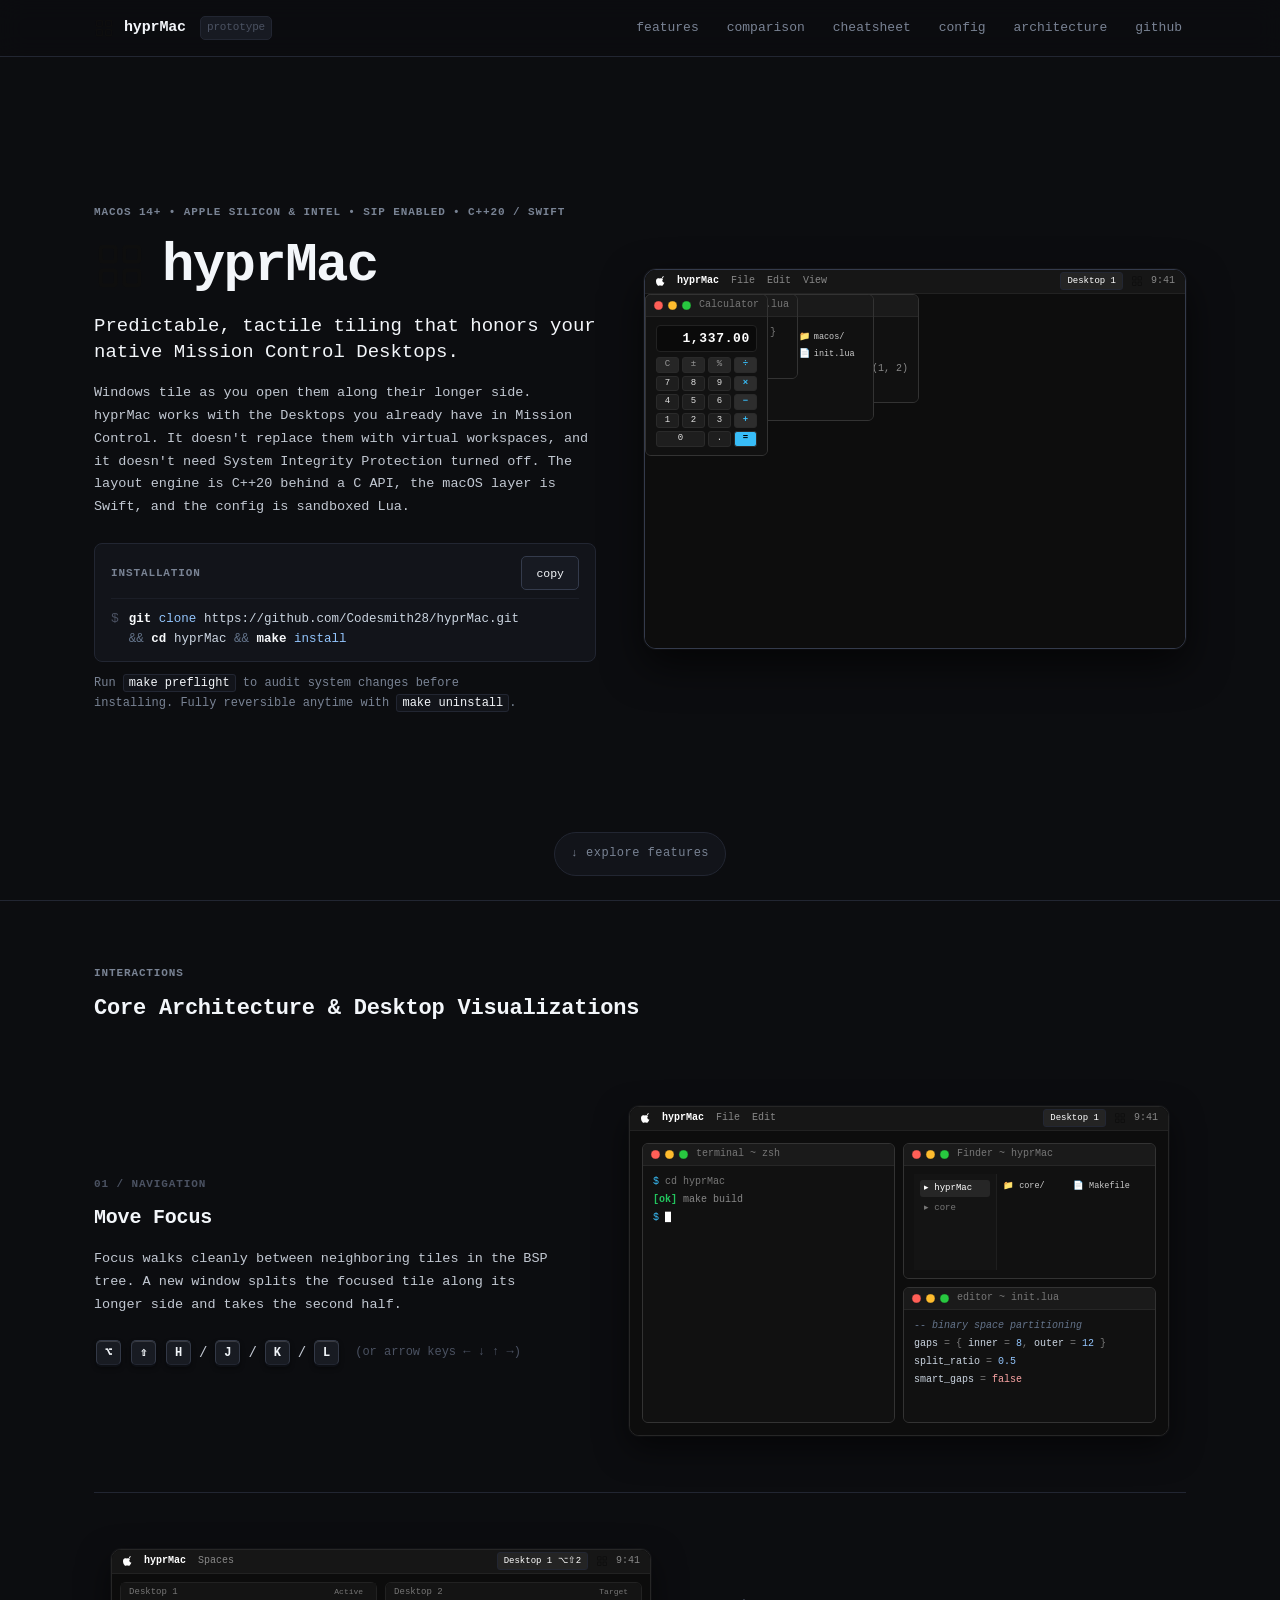
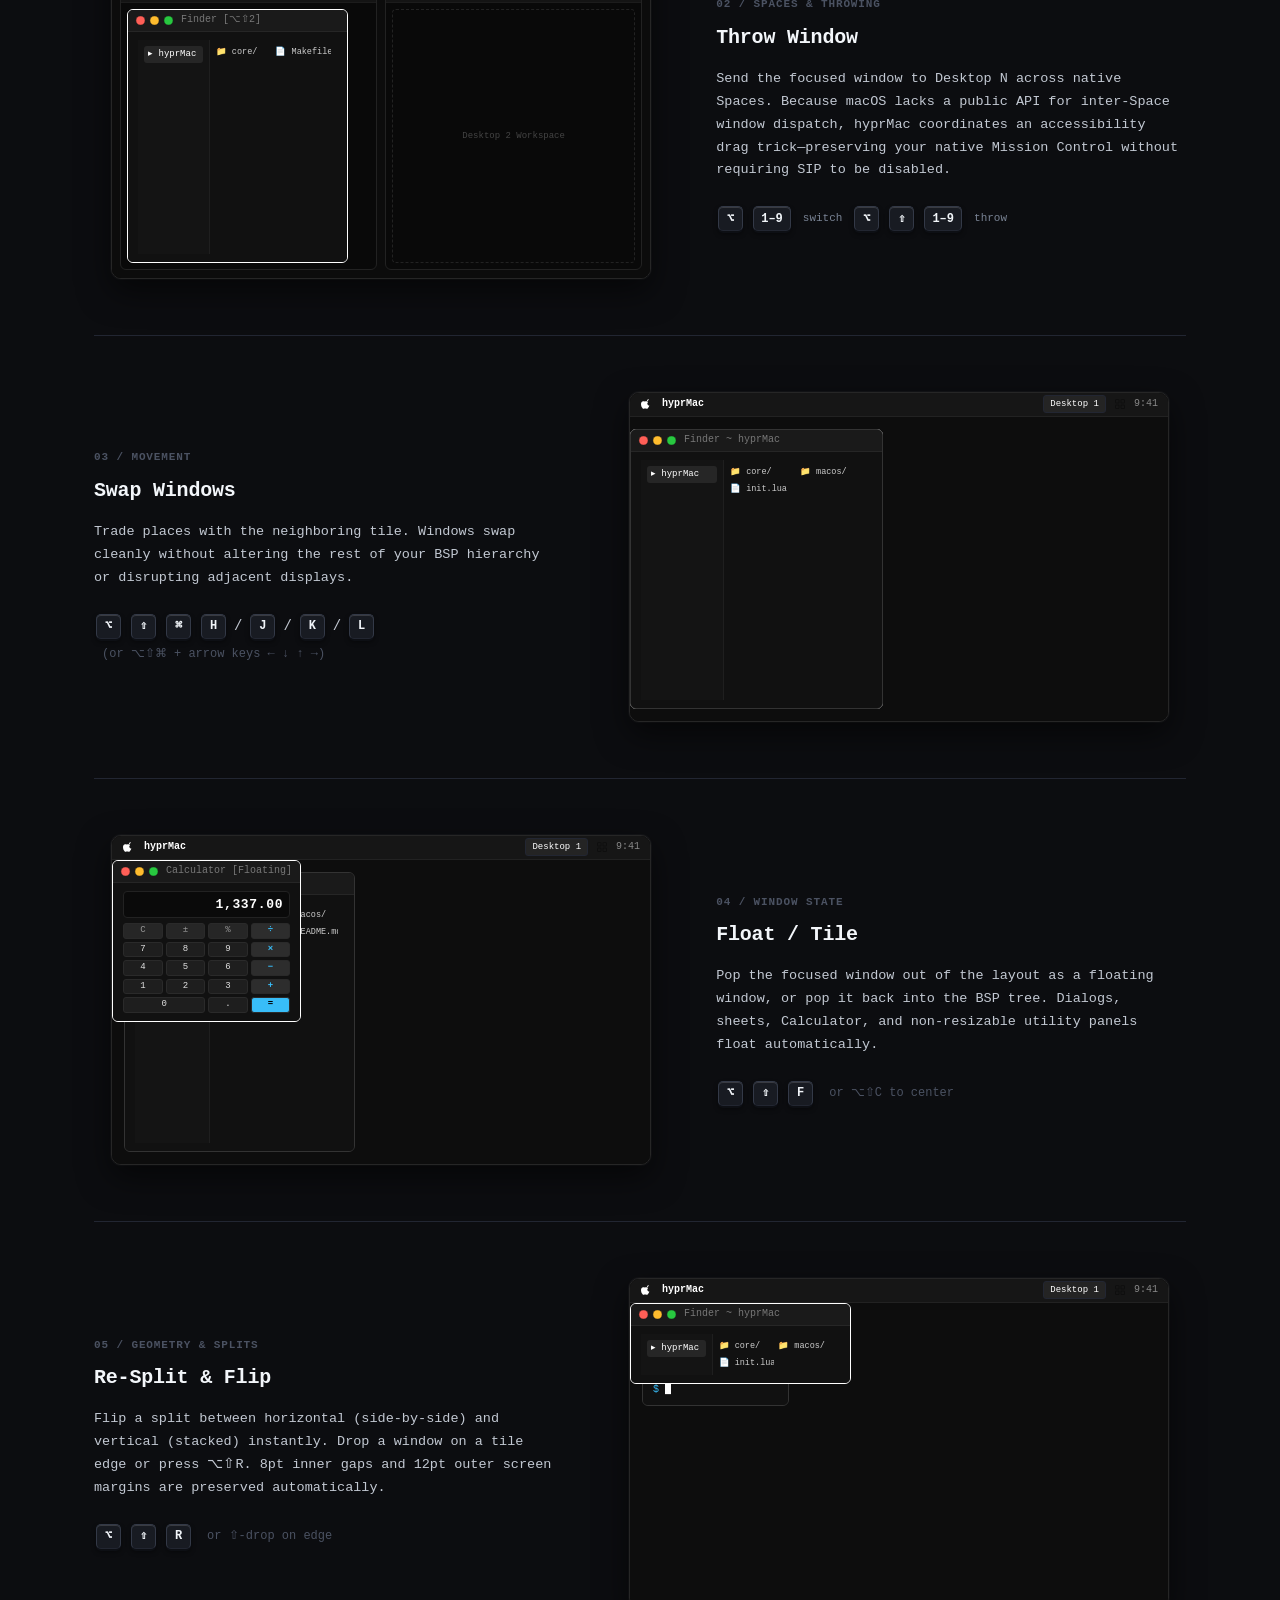
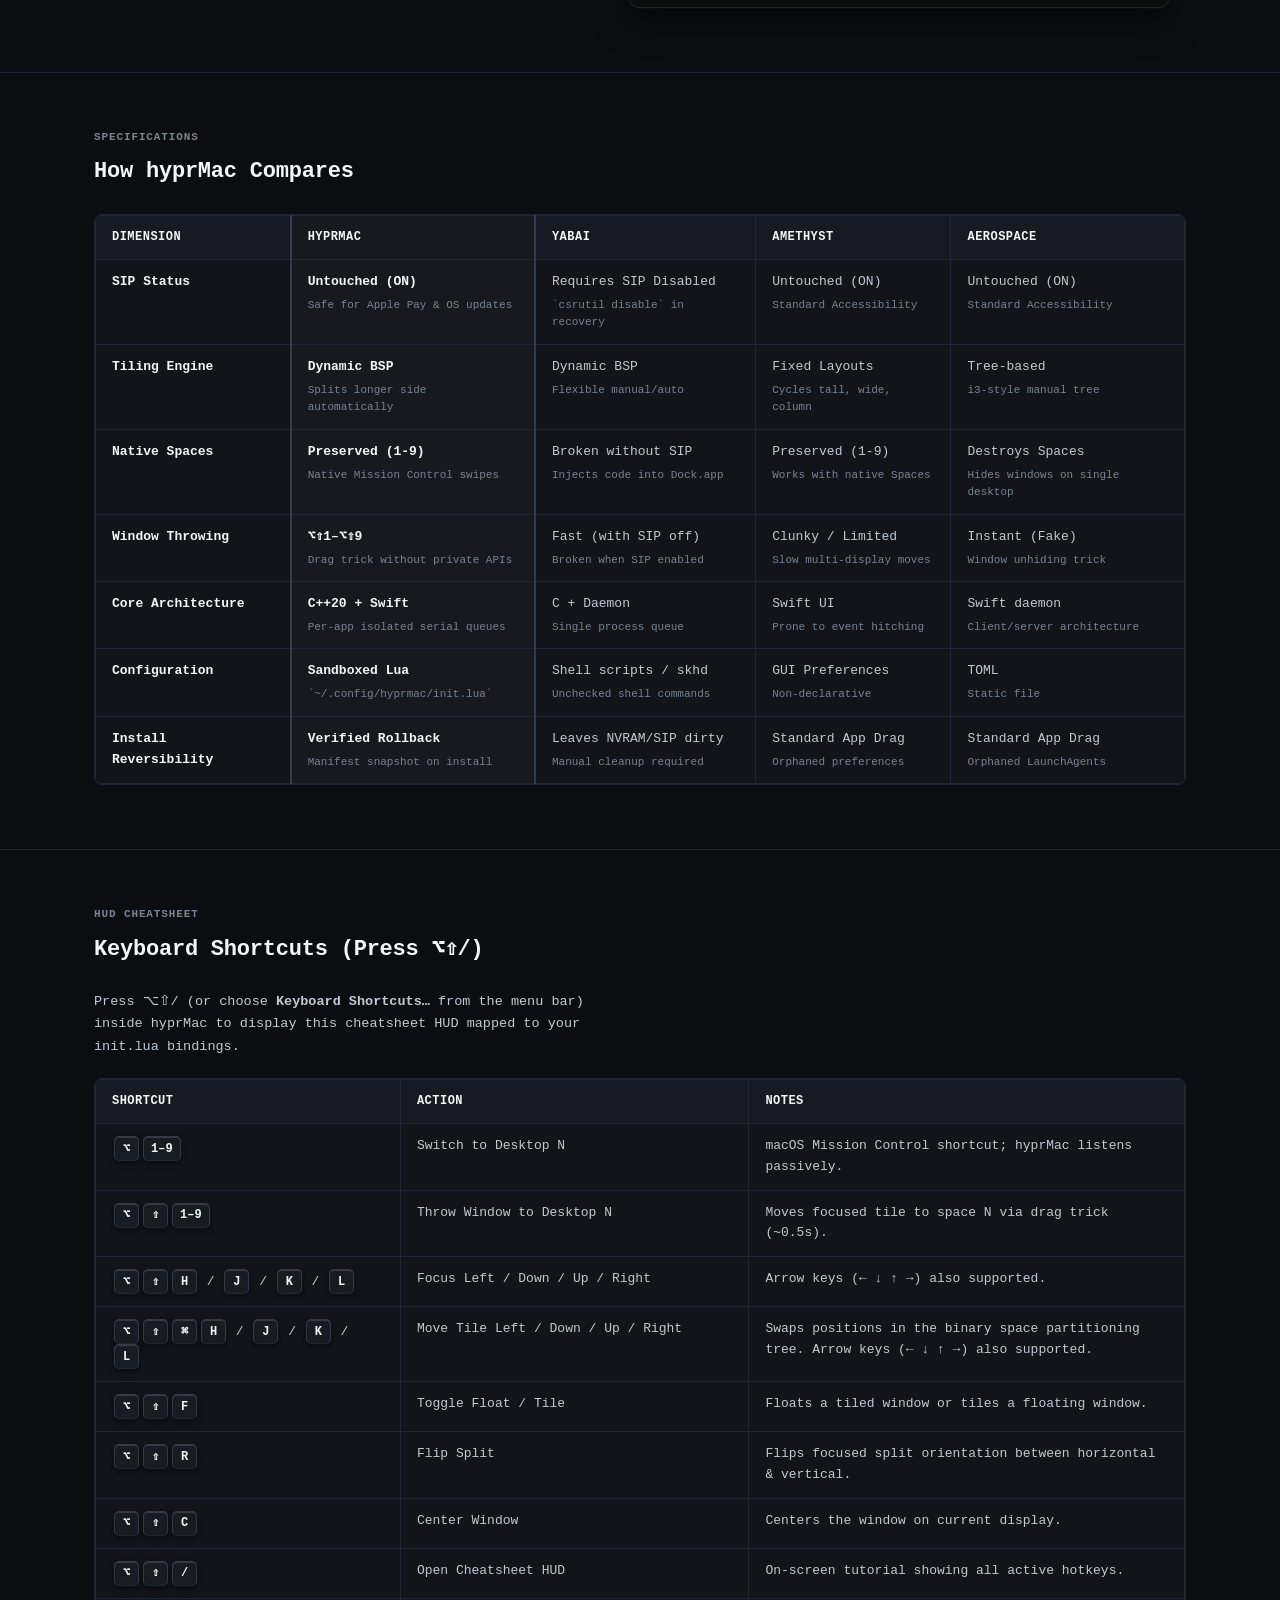
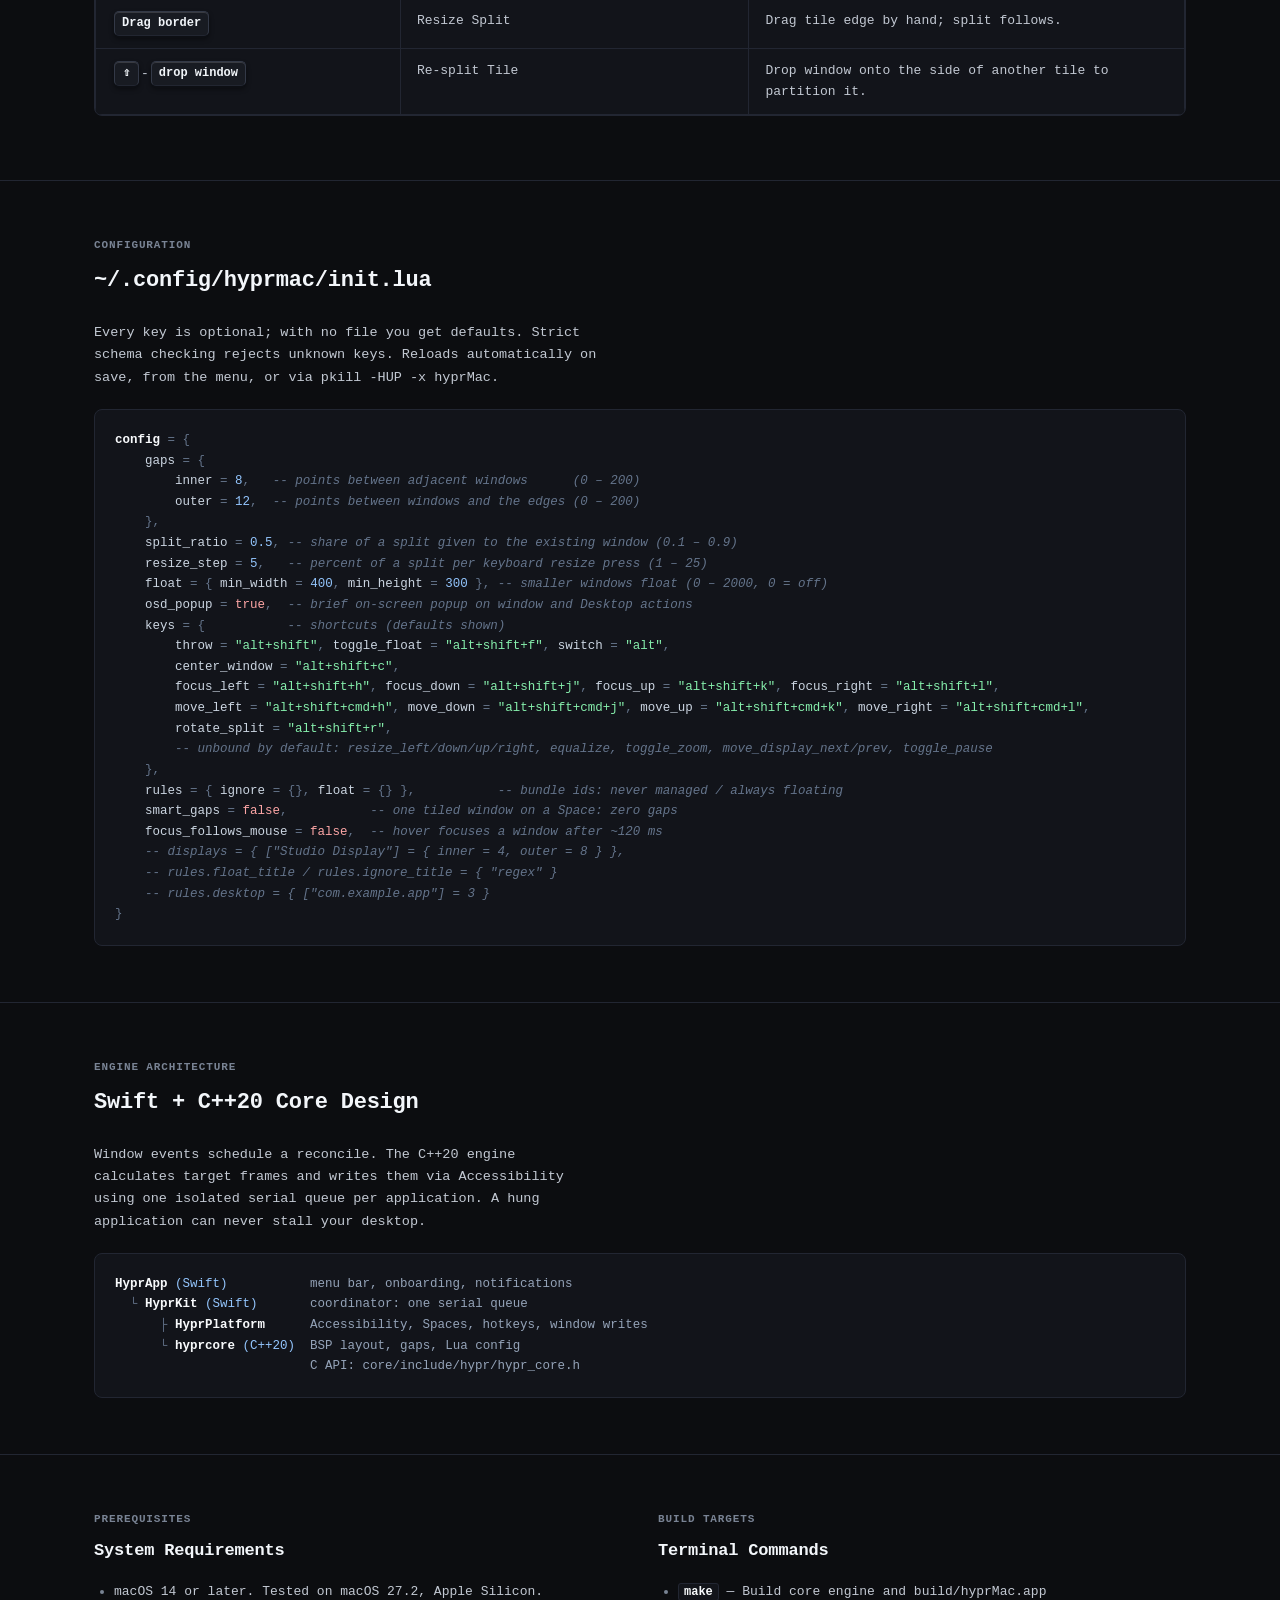
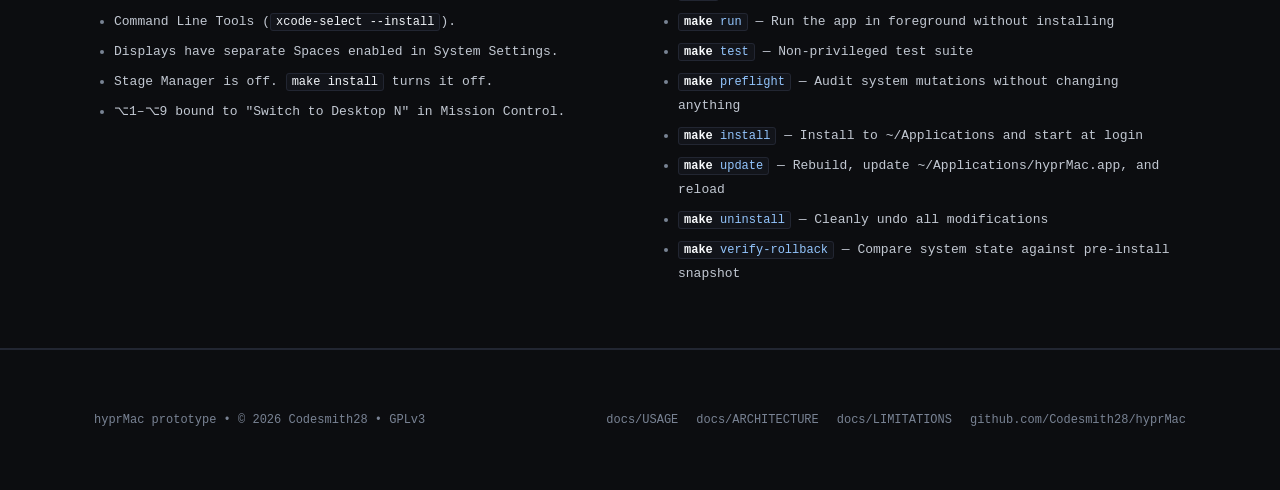
==== commit d62684dd: "style(web): human-centric design consistency and responsive overhaul" ====
--- a/web/index.html
+++ b/web/index.html
@@ -36,7 +36,7 @@
   </header>
 
   <main id="top">
-    <!-- Hero Section: Full Viewport 100vh Landing -->
+    <!-- Hero Section: Full Viewport Landing -->
     <section class="hero-section">
       <div class="container hero-container">
         <div class="hero-2col">
@@ -50,17 +50,17 @@
             </div>
 
             <p class="hero-tagline">
-              Hyprland-style tiling for macOS that keeps your native Spaces.
+              Predictable, tactile tiling that honors your native Mission Control Desktops.
             </p>
 
             <p class="hero-desc">
               Windows tile as you open them along their longer side. hyprMac works with the Desktops you already have in Mission Control. It doesn't replace them with virtual workspaces, and it doesn't need System Integrity Protection turned off. The layout engine is C++20 behind a C API, the macOS layer is Swift, and the config is sandboxed Lua.
             </p>
 
-            <!-- Wrapped Quickstart Install Snippet with 1-click Copy -->
+            <!-- Quickstart Install Card with 1-Click Copy -->
             <div class="install-block">
               <div class="install-bar">
-                <span class="install-label">// QUICKSTART</span>
+                <span class="install-label">INSTALLATION</span>
                 <button class="btn-copy" id="copy-btn" aria-label="Copy install command">copy</button>
               </div>
               <div class="install-cmd-wrap">
@@ -69,7 +69,7 @@
               </div>
             </div>
             <div class="install-note">
-              Run <code>make preflight</code> to audit changes before installing. Fully reversible with <code>make uninstall</code>.
+              Run <code>make preflight</code> to audit system changes before installing. Fully reversible anytime with <code>make uninstall</code>.
             </div>
           </div>
 
@@ -212,29 +212,31 @@
         </div>
       </div>
 
-      <!-- Slightly Bouncing Button: Explore Features -->
-      <div class="hero-explore-wrap">
-        <a href="#features" class="btn-explore" aria-label="Scroll down to explore features">↓ explore features</a>
+      <!-- Refined Scroll Link -->
+      <div class="hero-scroll-indicator">
+        <a href="#features" class="hero-anchor-link" aria-label="Scroll down to explore features">
+          <span class="anchor-icon">↓</span> explore features
+        </a>
       </div>
     </section>
 
-    <!-- Alternating Feature Showcase -->
+    <!-- Alternating & Panoramic Feature Showcase -->
     <section id="features" class="features-section">
       <div class="container">
-        <div class="section-label">// SHOWCASE</div>
-        <h2 class="section-title">Core Features &amp; macOS Desktop Visualizations</h2>
+        <div class="section-label">INTERACTIONS</div>
+        <h2 class="section-title">Core Architecture &amp; Desktop Visualizations</h2>
 
         <!-- Feature 1: Move Focus (Desc Left, Anim Right) -->
         <div class="feature-row">
           <div class="feature-text-col">
-            <div class="feature-tag">01 / Navigation</div>
+            <div class="feature-tag">01 / NAVIGATION</div>
             <h3 class="feature-heading">Move Focus</h3>
             <p class="feature-desc">
               Focus walks cleanly between neighboring tiles in the BSP tree. A new window splits the focused tile along its longer side and takes the second half.
             </p>
             <div class="keycap-row">
               <kbd class="kbd">⌥</kbd><kbd class="kbd">⇧</kbd><kbd class="kbd">H</kbd> / <kbd class="kbd">J</kbd> / <kbd class="kbd">K</kbd> / <kbd class="kbd">L</kbd>
-              <span class="key-hint" style="color: var(--text-dim); font-size: 13px; margin-left: 8px;">(or arrow keys ← ↓ ↑ →)</span>
+              <span class="key-hint">(or arrow keys ← ↓ ↑ →)</span>
             </div>
           </div>
           <div class="feature-anim-col">
@@ -281,25 +283,17 @@
                       </div>
                     </div>
                   </div>
+                  <!-- Authentic Code Editor Window in Feature 1 -->
                   <div class="mac-window win-focus-3">
                     <div class="mac-titlebar">
                       <div class="traffic-lights"><span class="tl tl-red"></span><span class="tl tl-yellow"></span><span class="tl tl-green"></span></div>
-                      <span class="win-title">Calculator</span>
-                    </div>
-                    <div class="mac-body dummy-calc">
-                      <div class="calc-screen">42.0</div>
-                      <div class="calc-grid">
-                        <div class="calc-btn calc-fn">C</div>
-                        <div class="calc-btn calc-op">÷</div>
-                        <div class="calc-btn">7</div>
-                        <div class="calc-btn calc-op">×</div>
-                        <div class="calc-btn">4</div>
-                        <div class="calc-btn calc-op">−</div>
-                        <div class="calc-btn">1</div>
-                        <div class="calc-btn calc-op">+</div>
-                        <div class="calc-btn calc-zero">0</div>
-                        <div class="calc-btn calc-eq">=</div>
-                      </div>
+                      <span class="win-title">editor ~ init.lua</span>
+                    </div>
+                    <div class="mac-body dummy-code">
+                      <div class="code-line"><span class="syn-comment">-- binary space partitioning</span></div>
+                      <div class="code-line"><span class="syn-prop">gaps</span> = { <span class="syn-prop">inner</span> = <span class="syn-num">8</span>, <span class="syn-prop">outer</span> = <span class="syn-num">12</span> }</div>
+                      <div class="code-line"><span class="syn-prop">split_ratio</span> = <span class="syn-num">0.5</span></div>
+                      <div class="code-line"><span class="syn-prop">smart_gaps</span> = <span class="syn-bool">false</span></div>
                     </div>
                   </div>
                 </div>
@@ -311,14 +305,14 @@
         <!-- Feature 2: Native Spaces & Throwing (Anim Left, Desc Right) -->
         <div class="feature-row row-reverse">
           <div class="feature-text-col">
-            <div class="feature-tag">02 / Spaces &amp; Throwing</div>
+            <div class="feature-tag">02 / SPACES &amp; THROWING</div>
             <h3 class="feature-heading">Throw Window</h3>
             <p class="feature-desc">
-              Send the focused window to Desktop N across native Spaces. macOS has no public API for moving windows between Desktops, so hyprMac uses an accessibility drag trick without requiring SIP disabled.
+              Send the focused window to Desktop N across native Spaces. Because macOS lacks a public API for inter-Space window dispatch, hyprMac coordinates an accessibility drag trick—preserving your native Mission Control without requiring SIP to be disabled.
             </p>
             <div class="keycap-row">
-              <kbd class="kbd">⌥</kbd><kbd class="kbd">1–9</kbd> <span style="color:#666; font-size:12px; margin: 0 4px;">switch</span>
-              <kbd class="kbd">⌥</kbd><kbd class="kbd">⇧</kbd><kbd class="kbd">1–9</kbd> <span style="color:#666; font-size:12px; margin: 0 4px;">throw</span>
+              <kbd class="kbd">⌥</kbd><kbd class="kbd">1–9</kbd> <span class="key-action-hint">switch</span>
+              <kbd class="kbd">⌥</kbd><kbd class="kbd">⇧</kbd><kbd class="kbd">1–9</kbd> <span class="key-action-hint">throw</span>
             </div>
           </div>
           <div class="feature-anim-col">
@@ -393,14 +387,14 @@
         <!-- Feature 3: Navigation & Move (Desc Left, Anim Right) -->
         <div class="feature-row">
           <div class="feature-text-col">
-            <div class="feature-tag">03 / Movement</div>
+            <div class="feature-tag">03 / MOVEMENT</div>
             <h3 class="feature-heading">Swap Windows</h3>
             <p class="feature-desc">
               Trade places with the neighboring tile. Windows swap cleanly without altering the rest of your BSP hierarchy or disrupting adjacent displays.
             </p>
             <div class="keycap-row">
               <kbd class="kbd">⌥</kbd><kbd class="kbd">⇧</kbd><kbd class="kbd">⌘</kbd><kbd class="kbd">H</kbd> / <kbd class="kbd">J</kbd> / <kbd class="kbd">K</kbd> / <kbd class="kbd">L</kbd>
-              <span class="key-hint" style="color: var(--text-dim); font-size: 13px; margin-left: 8px;">(or ⌥⇧⌘ + arrow keys ← ↓ ↑ →)</span>
+              <span class="key-hint">(or ⌥⇧⌘ + arrow keys ← ↓ ↑ →)</span>
             </div>
           </div>
           <div class="feature-anim-col">
@@ -454,14 +448,14 @@
         <!-- Feature 4: Floating Rules (Anim Left, Desc Right) -->
         <div class="feature-row row-reverse">
           <div class="feature-text-col">
-            <div class="feature-tag">04 / Window State</div>
+            <div class="feature-tag">04 / WINDOW STATE</div>
             <h3 class="feature-heading">Float / Tile</h3>
             <p class="feature-desc">
-              Pop the focused window out of the layout as a floating window, or pop it back into the BSP tree. Dialogs, sheets, Calculator, and non-resizable panels float automatically.
+              Pop the focused window out of the layout as a floating window, or pop it back into the BSP tree. Dialogs, sheets, Calculator, and non-resizable utility panels float automatically.
             </p>
             <div class="keycap-row">
               <kbd class="kbd">⌥</kbd><kbd class="kbd">⇧</kbd><kbd class="kbd">F</kbd>
-              <span style="color:#666; font-size:12px; margin-left: 8px;">or ⌥⇧C to center</span>
+              <span class="key-hint">or ⌥⇧C to center</span>
             </div>
           </div>
           <div class="feature-anim-col">
@@ -536,14 +530,14 @@
         <!-- Feature 5: Flip Split & Gaps (Desc Left, Anim Right) -->
         <div class="feature-row">
           <div class="feature-text-col">
-            <div class="feature-tag">05 / Geometry &amp; Splits</div>
+            <div class="feature-tag">05 / GEOMETRY &amp; SPLITS</div>
             <h3 class="feature-heading">Re-Split &amp; Flip</h3>
             <p class="feature-desc">
               Flip a split between horizontal (side-by-side) and vertical (stacked) instantly. Drop a window on a tile edge or press <code>⌥⇧R</code>. 8pt inner gaps and 12pt outer screen margins are preserved automatically.
             </p>
             <div class="keycap-row">
               <kbd class="kbd">⌥</kbd><kbd class="kbd">⇧</kbd><kbd class="kbd">R</kbd>
-              <span style="color:#666; font-size:12px; margin-left: 8px;">or ⇧-Drop on edge</span>
+              <span class="key-hint">or ⇧-drop on edge</span>
             </div>
           </div>
           <div class="feature-anim-col">
@@ -599,7 +593,7 @@
     <!-- Comparison Matrix Section -->
     <section id="comparison" class="matrix-section">
       <div class="container">
-        <div class="section-label">// COMPARISON</div>
+        <div class="section-label">SPECIFICATIONS</div>
         <h2 class="section-title">How hyprMac Compares</h2>
 
         <div class="matrix-table-wrap">
@@ -616,7 +610,7 @@
             <tbody>
               <tr>
                 <td><strong>SIP Status</strong></td>
-                <td class="col-highlight"><strong>Untouched (ON)</strong><span class="matrix-sub">Safe for Apple Pay & OS updates</span></td>
+                <td class="col-highlight"><strong>Untouched (ON)</strong><span class="matrix-sub">Safe for Apple Pay &amp; OS updates</span></td>
                 <td>Requires SIP Disabled<span class="matrix-sub">`csrutil disable` in recovery</span></td>
                 <td>Untouched (ON)<span class="matrix-sub">Standard Accessibility</span></td>
                 <td>Untouched (ON)<span class="matrix-sub">Standard Accessibility</span></td>
@@ -672,18 +666,18 @@
     <!-- Authentic Monospace Cheatsheet -->
     <section id="cheatsheet" class="cheatsheet-section">
       <div class="container">
-        <div class="section-label">// CHEATSHEET</div>
+        <div class="section-label">HUD CHEATSHEET</div>
         <h2 class="section-title">Keyboard Shortcuts (Press ⌥⇧/)</h2>
-        <p class="hero-desc" style="margin-bottom: 20px;">
-          Press <code>⌥⇧/</code> (or select <strong>Keyboard Shortcuts…</strong> from the menu) inside hyprMac to display this cheatsheet HUD mapped to your <code>init.lua</code> bindings.
+        <p class="section-intro">
+          Press <code>⌥⇧/</code> (or choose <strong>Keyboard Shortcuts…</strong> from the menu bar) inside hyprMac to display this cheatsheet HUD mapped to your <code>init.lua</code> bindings.
         </p>
 
         <div class="matrix-table-wrap">
           <table class="cheatsheet-table">
             <thead>
               <tr>
-                <th style="width: 25%;">Shortcut</th>
-                <th style="width: 35%;">Action</th>
+                <th style="width: 28%;">Shortcut</th>
+                <th style="width: 32%;">Action</th>
                 <th style="width: 40%;">Notes</th>
               </tr>
             </thead>
@@ -747,9 +741,9 @@
     <!-- Real init.lua Config Block -->
     <section id="config" class="config-section">
       <div class="container">
-        <div class="section-label">// CONFIGURATION</div>
+        <div class="section-label">CONFIGURATION</div>
         <h2 class="section-title">~/.config/hyprmac/init.lua</h2>
-        <p class="hero-desc" style="margin-bottom: 20px;">
+        <p class="section-intro">
           Every key is optional; with no file you get defaults. Strict schema checking rejects unknown keys. Reloads automatically on save, from the menu, or via <code>pkill -HUP -x hyprMac</code>.
         </p>
 
@@ -783,9 +777,9 @@
     <!-- Architecture Section -->
     <section id="architecture" class="arch-section">
       <div class="container">
-        <div class="section-label">// ARCHITECTURE</div>
+        <div class="section-label">ENGINE ARCHITECTURE</div>
         <h2 class="section-title">Swift + C++20 Core Design</h2>
-        <p class="hero-desc" style="margin-bottom: 20px;">
+        <p class="section-intro">
           Window events schedule a reconcile. The C++20 engine calculates target frames and writes them via Accessibility using one isolated serial queue per application. A hung application can never stall your desktop.
         </p>
 
@@ -802,8 +796,8 @@
       <div class="container">
         <div class="targets-grid">
           <div>
-            <div class="section-label">// REQUIREMENTS</div>
-            <h3 class="subsection-title">System Prerequisites</h3>
+            <div class="section-label">PREREQUISITES</div>
+            <h3 class="subsection-title">System Requirements</h3>
             <ul class="item-list">
               <li>macOS 14 or later. Tested on macOS 27.2, Apple Silicon.</li>
               <li>Command Line Tools (<code>xcode-select --install</code>).</li>
@@ -814,7 +808,7 @@
           </div>
 
           <div>
-            <div class="section-label">// MAKE TARGETS</div>
+            <div class="section-label">BUILD TARGETS</div>
             <h3 class="subsection-title">Terminal Commands</h3>
             <ul class="item-list">
               <li><code><span class="sh-cmd">make</span></code> — Build core engine and build/hyprMac.app</li>
--- a/web/style.css
+++ b/web/style.css
@@ -1,31 +1,49 @@
 /* ==========================================================================
-   hyprMac — Minimalist Swiss Monospace Stylesheet
-   Pure System Monospace • Flat Gradientless Palette • Zero Frameworks
+   hyprMac — Human-Refined Swiss Monospace Stylesheet
+   Pure System Monospace • Handcrafted Geometry • Physical Tactility • Zero External Fonts
    ========================================================================== */
 
 :root {
-  --bg: #0e0e0e;
-  --bg-surface: #141414;
-  --bg-subtle: #1c1c1c;
-  --bg-tile: #222222;
-  --bg-tile-active: #333333;
-
-  --border: #262626;
-  --border-strong: #444444;
-  --border-focus: #888888;
-
-  --text: #e0e0e0;
-  --text-bright: #ffffff;
-  --text-muted: #888888;
-  --text-dim: #555555;
-
-  --accent: #ffffff;
-  --accent-inverse: #000000;
-  
-  --max-width: 1060px;
-}
-
-/* Base Reset */
+  /* Surface & Background Hierarchy */
+  --bg: #0c0d10;
+  --bg-surface: #12141a;
+  --bg-subtle: #171a22;
+  --bg-card: #151820;
+  --bg-tile: #1e222c;
+  --bg-tile-active: #282e3c;
+
+  /* Border Tiers */
+  --border-subtle: #1b1e27;
+  --border: #222632;
+  --border-strong: #343b4c;
+  --border-focus: #e2e8f0;
+
+  /* Typography Optical Hierarchy */
+  --text: #c2c8d2;
+  --text-bright: #f3f6fa;
+  --text-muted: #798394;
+  --text-dim: #4b5262;
+
+  /* Accents */
+  --accent: #f8fafc;
+  --accent-inverse: #090a0f;
+  --accent-blue: #38bdf8;
+  --accent-green: #34d399;
+  --accent-yellow: #fbbf24;
+  --accent-red: #f87171;
+
+  /* Mathematical Radius Scale: 12px outer -> 8px cards -> 5px micro */
+  --radius-outer: 12px;
+  --radius-card: 8px;
+  --radius-sm: 5px;
+  --radius-pill: 9999px;
+
+  /* Layout Rhythm */
+  --max-width: 1140px;
+  --content-measure: 62ch;
+}
+
+/* Base Reset & Monospace Lock */
 *, *::before, *::after {
   box-sizing: border-box;
   margin: 0;
@@ -36,9 +54,10 @@
   font-family: monospace;
   background-color: var(--bg);
   color: var(--text);
-  line-height: 1.5;
+  line-height: 1.6;
   scroll-behavior: smooth;
   -webkit-font-smoothing: antialiased;
+  -moz-osx-font-smoothing: grayscale;
 }
 
 body {
@@ -47,24 +66,26 @@
   color: var(--text);
   min-height: 100vh;
   font-size: 14px;
-}
-
-/* Typography & Monospace Rules */
+  overflow-x: hidden;
+  position: relative;
+}
+
+/* Universal Monospace Enforcement */
 h1, h2, h3, h4, h5, h6,
 p, span, a, code, pre,
-table, th, td, input, button {
+table, th, td, input, button, kbd {
   font-family: monospace;
-  font-weight: normal;
 }
 
 a {
   color: var(--text-bright);
   text-decoration: underline;
   text-underline-offset: 3px;
+  transition: color 0.15s ease, opacity 0.15s ease;
 }
 
 a:hover {
-  color: var(--text-muted);
+  color: var(--accent-blue);
 }
 
 .container {
@@ -72,15 +93,19 @@
   max-width: var(--max-width);
   margin-left: auto;
   margin-right: auto;
-  padding: 0 20px;
-}
-
-/* Header & Nav */
+  padding: 0 24px;
+}
+
+/* ==========================================================================
+   Header & Navigation
+   ========================================================================== */
 .site-header {
   border-bottom: 1px solid var(--border);
   position: sticky;
   top: 0;
-  background-color: var(--bg);
+  background-color: rgba(12, 13, 16, 0.92);
+  backdrop-filter: blur(12px);
+  -webkit-backdrop-filter: blur(12px);
   z-index: 100;
 }
 
@@ -88,7 +113,7 @@
   display: flex;
   align-items: center;
   justify-content: space-between;
-  height: 52px;
+  height: 56px;
 }
 
 .brand {
@@ -97,25 +122,33 @@
   gap: 10px;
   color: var(--text-bright);
   text-decoration: none;
-  font-weight: bold;
+  font-weight: 700;
+  font-size: 15px;
+  letter-spacing: -0.01em;
+  padding: 6px 0;
 }
 
 .brand-icon {
-  width: 18px;
-  height: 18px;
+  width: 20px;
+  height: 20px;
   display: block;
 }
 
 .brand-tag {
   color: var(--text-dim);
-  font-size: 12px;
-  margin-left: 6px;
+  font-size: 11px;
+  font-weight: 400;
+  background: var(--bg-subtle);
+  border: 1px solid var(--border);
+  padding: 2px 6px;
+  border-radius: var(--radius-sm);
+  margin-left: 4px;
 }
 
 .nav-links {
   display: flex;
   align-items: center;
-  gap: 18px;
+  gap: 20px;
   list-style: none;
 }
 
@@ -123,27 +156,33 @@
   color: var(--text-muted);
   text-decoration: none;
   font-size: 13px;
+  padding: 6px 4px;
+  min-height: 44px;
+  display: inline-flex;
+  align-items: center;
 }
 
 .nav-links a:hover {
   color: var(--text-bright);
 }
 
-/* Hero Section: Full Viewport Landing Page */
+/* ==========================================================================
+   Hero Section: Panoramic Landing
+   ========================================================================== */
 .hero-section {
-  min-height: calc(100vh - 52px);
+  min-height: calc(100vh - 56px);
   display: flex;
   flex-direction: column;
   justify-content: center;
   position: relative;
-  padding: 40px 0 80px;
+  padding: 48px 0 88px;
   border-bottom: 1px solid var(--border);
   box-sizing: border-box;
 }
 
 .hero-container {
   width: 100%;
-  max-width: 1240px;
+  max-width: var(--max-width);
   margin-left: auto;
   margin-right: auto;
   padding: 0 24px;
@@ -153,18 +192,18 @@
   display: flex;
   align-items: center;
   justify-content: space-between;
-  gap: 40px;
+  gap: 48px;
   width: 100%;
 }
 
 .hero-left-col {
-  flex: 1 1 480px;
-  max-width: 560px;
+  flex: 1 1 500px;
+  max-width: 540px;
 }
 
 .hero-right-col {
   flex: 1 1 540px;
-  max-width: 620px;
+  max-width: 580px;
   display: flex;
   justify-content: center;
 }
@@ -172,99 +211,71 @@
 .hero-meta {
   color: var(--text-muted);
   font-size: 11px;
+  margin-bottom: 16px;
+  text-transform: uppercase;
+  letter-spacing: 0.08em;
+  font-weight: 600;
+}
+
+.hero-brand {
+  display: flex;
+  align-items: center;
+  gap: 16px;
   margin-bottom: 18px;
-  text-transform: uppercase;
-  letter-spacing: 0.5px;
-}
-
-.hero-brand {
-  display: flex;
-  align-items: center;
-  gap: 20px;
-  margin-bottom: 18px;
 }
 
 .hero-brand-icon {
-  width: 58px;
-  height: 58px;
+  width: 52px;
+  height: 52px;
   display: block;
+  flex-shrink: 0;
 }
 
 .hero-title {
-  font-size: 64px;
-  font-weight: bold;
+  font-size: 54px;
+  font-weight: 700;
   color: var(--text-bright);
   margin: 0;
-  line-height: 1;
+  line-height: 1.05;
   letter-spacing: -0.03em;
 }
 
 .hero-tagline {
-  font-size: 20px;
-  font-weight: normal;
+  font-size: 19px;
+  font-weight: 400;
   color: var(--text-bright);
   margin-bottom: 16px;
-  line-height: 1.35;
-  max-width: 880px;
+  line-height: 1.4;
+  max-width: 48ch;
 }
 
 .hero-desc {
   font-size: 13.5px;
   color: var(--text);
-  line-height: 1.6;
-  margin-bottom: 22px;
-  max-width: 880px;
-}
-
+  line-height: 1.7;
+  margin-bottom: 24px;
+  max-width: var(--content-measure);
+}
+
+/* Desktop Preview Stage */
 .hero-desktop-preview {
   width: 100%;
-  max-width: 620px;
+  max-width: 580px;
   height: 380px;
-  background-color: #0c0c0c;
-  border: 1px solid #282828;
-  border-radius: 10px;
+  background-color: var(--bg);
+  border: 1px solid var(--border-strong);
+  border-radius: var(--radius-outer);
   position: relative;
   overflow: hidden;
   display: flex;
   flex-direction: column;
   user-select: none;
   box-sizing: border-box;
-  box-shadow: 0 12px 36px rgba(0, 0, 0, 0.6);
-}
-
-@media (max-width: 1040px) {
-  .hero-2col {
-    flex-direction: column;
-    gap: 32px;
-  }
-  .hero-left-col,
-  .hero-right-col {
-    max-width: 100%;
-    width: 100%;
-  }
-  .hero-desktop-preview {
-    max-width: 100%;
-  }
-}
-
-@media (max-width: 600px) {
-  .hero-title {
-    font-size: 44px;
-  }
-  .hero-brand-icon {
-    width: 40px;
-    height: 40px;
-  }
-  .hero-tagline {
-    font-size: 17px;
-  }
-  .hero-desktop-preview {
-    height: 320px;
-  }
-}
-
-/* Bouncing Explore Features Button */
-.hero-explore-wrap {
+  box-shadow: 0 16px 40px rgba(0, 0, 0, 0.65), 0 0 0 1px rgba(255, 255, 255, 0.04);
+}
+
+/* Subtle, Craftsperson Scroll Indicator (Replacing generic bounce button) */
+.hero-scroll-indicator {
   position: absolute;
   bottom: 24px;
   left: 50%;
@@ -273,50 +284,66 @@
   z-index: 10;
 }
 
-.btn-explore {
+.hero-anchor-link {
   display: inline-flex;
   align-items: center;
   gap: 8px;
   color: var(--text-muted);
   text-decoration: none;
   font-size: 12px;
-  letter-spacing: 0.05em;
+  letter-spacing: 0.04em;
   padding: 8px 16px;
+  min-height: 44px;
   background-color: var(--bg-surface);
   border: 1px solid var(--border);
-  animation: bounceExplore 2s ease-in-out infinite;
-  transition: color 0.15s, border-color 0.15s, background-color 0.15s;
-}
-
-.btn-explore:hover {
-  color: var(--text-bright);
-  border-color: var(--text-bright);
+  border-radius: var(--radius-pill);
+  transition: color 0.15s ease, border-color 0.15s ease, background-color 0.15s ease;
+}
+
+.hero-anchor-link:hover {
+  color: var(--text-bright);
+  border-color: var(--border-strong);
   background-color: var(--bg-subtle);
 }
 
-@keyframes bounceExplore {
-  0%, 100% {
-    transform: translateY(0);
-  }
-  50% {
-    transform: translateY(6px);
-  }
-}
-
+.anchor-icon {
+  font-size: 11px;
+}
+
+/* ==========================================================================
+   Tactile Keycaps (.kbd) — Authentic Depth Math & Shadows
+   ========================================================================== */
 .kbd {
   display: inline-flex;
   align-items: center;
   justify-content: center;
-  background-color: #1a1a1a;
-  border: 1px solid #444444;
-  border-radius: 4px;
-  color: #ffffff;
+  background: #181b22;
+  border: 1px solid #333947;
+  border-bottom-color: #222631;
+  border-radius: var(--radius-sm);
+  color: #f1f5f9;
   font-family: monospace;
-  font-size: 13px;
-  padding: 3px 8px;
-  min-width: 24px;
-  box-shadow: 0 1px 0 rgba(255, 255, 255, 0.12);
+  font-size: 12px;
+  font-weight: 600;
+  line-height: 1;
+  padding: 4px 7px;
+  min-width: 25px;
+  height: 25px;
+  box-shadow: inset 0 1px 0 rgba(255, 255, 255, 0.14),
+              0 2px 0 #0d0f14,
+              0 3px 5px rgba(0, 0, 0, 0.45);
   margin: 0 2px;
+  vertical-align: middle;
+  user-select: none;
+  box-sizing: border-box;
+  transition: transform 0.08s ease, box-shadow 0.08s ease;
+}
+
+.kbd:active {
+  transform: translateY(1px);
+  box-shadow: inset 0 1px 0 rgba(255, 255, 255, 0.06),
+              0 1px 0 #0d0f14,
+              0 1px 3px rgba(0, 0, 0, 0.4);
 }
 
 .keycap-row {
@@ -324,26 +351,33 @@
   align-items: center;
   gap: 6px;
   flex-wrap: wrap;
-  margin-top: 6px;
-}
-
-.hero-desc {
-  font-size: 14px;
-  color: var(--text);
-  line-height: 1.65;
-  margin-bottom: 30px;
-  max-width: 860px;
-}
-
-/* Quickstart Command Box */
+  margin-top: 8px;
+}
+
+.key-hint {
+  color: var(--text-dim);
+  font-size: 12px;
+  margin-left: 8px;
+}
+
+.key-action-hint {
+  color: var(--text-muted);
+  font-size: 11px;
+  margin: 0 4px;
+}
+
+/* ==========================================================================
+   Quickstart Install Card
+   ========================================================================== */
 .install-block {
   background-color: var(--bg-surface);
   border: 1px solid var(--border);
-  padding: 10px 14px 12px;
+  border-radius: var(--radius-card);
+  padding: 12px 16px;
   margin-bottom: 12px;
   display: flex;
   flex-direction: column;
-  gap: 8px;
+  gap: 10px;
   overflow: hidden;
 }
 
@@ -351,14 +385,16 @@
   display: flex;
   align-items: center;
   justify-content: space-between;
-  border-bottom: 1px solid var(--border);
+  border-bottom: 1px solid var(--border-subtle);
   padding-bottom: 8px;
 }
 
 .install-label {
   font-size: 11px;
+  font-weight: 600;
   color: var(--text-muted);
-  letter-spacing: 0.05em;
+  letter-spacing: 0.08em;
+  text-transform: uppercase;
   user-select: none;
 }
 
@@ -379,10 +415,10 @@
 
 .cmd-text {
   color: var(--text-bright);
-  font-size: 13px;
+  font-size: 12.5px;
   line-height: 1.6;
   white-space: normal;
-  word-break: break-word;
+  word-break: break-all;
   overflow-wrap: anywhere;
   flex: 1;
 }
@@ -396,11 +432,16 @@
   background: var(--bg-subtle);
   color: var(--text-bright);
   border: 1px solid var(--border-strong);
-  padding: 4px 10px;
-  font-size: 11px;
+  border-radius: var(--radius-sm);
+  padding: 6px 14px;
+  font-size: 11.5px;
   cursor: pointer;
   white-space: nowrap;
-  transition: background-color 0.15s, color 0.15s;
+  min-height: 34px;
+  display: inline-flex;
+  align-items: center;
+  justify-content: center;
+  transition: background-color 0.15s ease, color 0.15s ease, border-color 0.15s ease;
 }
 
 .btn-copy:hover {
@@ -413,204 +454,316 @@
   background: #22c55e;
   border-color: #22c55e;
   color: #000000;
+  font-weight: 600;
 }
 
 .install-note {
   font-size: 12px;
   color: var(--text-muted);
-}
-
-/* Comparison Summary Table */
-.matrix-section {
-  padding: 48px 0;
+  line-height: 1.6;
+  max-width: var(--content-measure);
+}
+
+.install-note code {
+  color: var(--text-bright);
+  background: var(--bg-surface);
+  border: 1px solid var(--border);
+  padding: 1px 5px;
+  border-radius: 3px;
+}
+
+/* ==========================================================================
+   Section Headers & Editorial Typography
+   ========================================================================== */
+.section-label {
+  font-size: 11px;
+  font-weight: 600;
+  color: var(--text-muted);
+  text-transform: uppercase;
+  letter-spacing: 0.08em;
+  margin-bottom: 8px;
+}
+
+.section-title {
+  font-size: 22px;
+  font-weight: 700;
+  color: var(--text-bright);
+  letter-spacing: -0.01em;
+  margin-bottom: 24px;
+}
+
+.section-intro {
+  font-size: 13.5px;
+  color: var(--text);
+  line-height: 1.65;
+  margin-bottom: 20px;
+  max-width: var(--content-measure);
+}
+
+/* ==========================================================================
+   Features Section: Alternating & Panoramic Rhythm
+   ========================================================================== */
+.features-section {
+  padding: 64px 0;
   border-bottom: 1px solid var(--border);
 }
 
-.section-label {
-  font-size: 12px;
+.feature-row {
+  display: flex;
+  align-items: center;
+  justify-content: space-between;
+  gap: 48px;
+  padding: 56px 0;
+  border-bottom: 1px solid var(--border);
+}
+
+.feature-row:last-child {
+  border-bottom: none;
+  padding-bottom: 0;
+}
+
+.feature-row.row-reverse {
+  flex-direction: row-reverse;
+}
+
+.feature-text-col {
+  flex: 1 1 45%;
+  display: flex;
+  flex-direction: column;
+  justify-content: center;
+}
+
+.feature-tag {
+  font-size: 11px;
+  font-weight: 600;
   color: var(--text-dim);
   text-transform: uppercase;
-  letter-spacing: 0.5px;
+  letter-spacing: 0.08em;
   margin-bottom: 8px;
 }
 
-.section-title {
+.feature-heading {
   font-size: 20px;
-  font-weight: bold;
-  color: var(--text-bright);
-  margin-bottom: 24px;
+  font-weight: 700;
+  color: var(--text-bright);
+  letter-spacing: -0.01em;
+  margin-bottom: 14px;
+}
+
+.feature-desc {
+  font-size: 13.5px;
+  color: var(--text);
+  line-height: 1.7;
+  margin-bottom: 16px;
+  max-width: 58ch;
+}
+
+.feature-anim-col {
+  flex: 1 1 55%;
+  display: flex;
+  align-items: center;
+  justify-content: center;
+}
+
+.feature-anim {
+  width: 100%;
+  max-width: 540px;
+  height: 330px;
+  background-color: var(--bg);
+  border: 1px solid var(--border-strong);
+  border-radius: var(--radius-outer);
+  position: relative;
+  overflow: hidden;
+  box-shadow: 0 12px 32px rgba(0, 0, 0, 0.55), 0 0 0 1px rgba(255, 255, 255, 0.03);
+}
+
+/* ==========================================================================
+   macOS Window Chrome, Traffic Lights & Authentic Details
+   ========================================================================== */
+.mac-window {
+  border-radius: var(--radius-card);
+  border: 1px solid var(--border-strong);
+}
+
+.mac-titlebar {
+  height: 24px;
+  background-color: #16181f;
+  border-bottom: 1px solid #222630;
+  display: flex;
+  align-items: center;
+  padding: 0 9px;
+  gap: 8px;
+  user-select: none;
+}
+
+.traffic-lights {
+  display: flex;
+  align-items: center;
+  gap: 6px;
+}
+
+/* Refined 9px traffic lights with subtle 0.5px inner borders */
+.traffic-lights .tl {
+  width: 9px;
+  height: 9px;
+  border-radius: 50%;
+  display: inline-block;
+  box-shadow: inset 0 0 0 0.5px rgba(0, 0, 0, 0.35);
+}
+
+.traffic-lights .tl-red { background-color: #ff5f57; }
+.traffic-lights .tl-yellow { background-color: #febc2e; }
+.traffic-lights .tl-green { background-color: #28c840; }
+
+.win-title {
+  font-size: 10.5px;
+  color: #828a99;
+  font-family: monospace;
+  white-space: nowrap;
+  overflow: hidden;
+  text-overflow: ellipsis;
+}
+
+/* Code Editor in Window 3 (replacing repetitive calculator in feature 1) */
+.dummy-code {
+  background-color: #0b0c10;
+  color: #c2c8d2;
+  font-family: monospace;
+  font-size: 9.5px;
+  line-height: 1.55;
+  padding: 8px 10px;
+  display: flex;
+  flex-direction: column;
+  gap: 3px;
+  overflow: hidden;
+  height: 100%;
+  box-sizing: border-box;
+}
+
+.code-line {
+  white-space: nowrap;
+  overflow: hidden;
+  text-overflow: ellipsis;
+}
+
+/* OSD HUD Capsules */
+.hero-osd-pill {
+  position: absolute;
+  bottom: 14px;
+  left: 50%;
+  transform: translateX(-50%);
+  background: rgba(18, 20, 26, 0.92);
+  border: 1px solid var(--border-strong);
+  border-radius: var(--radius-pill);
+  padding: 6px 14px;
+  font-size: 11px;
+  color: #f1f5f9;
+  display: flex;
+  align-items: center;
+  gap: 8px;
+  white-space: nowrap;
+  box-shadow: 0 8px 24px rgba(0, 0, 0, 0.6);
+  backdrop-filter: blur(8px);
+  -webkit-backdrop-filter: blur(8px);
+  z-index: 10;
+  pointer-events: none;
+}
+
+.hero-space-badge,
+.menu-space-badge {
+  background: var(--bg-subtle);
+  border: 1px solid var(--border);
+  border-radius: var(--radius-pill);
+  padding: 2px 7px;
+  font-size: 9.5px;
+}
+
+/* ==========================================================================
+   Comparison Matrix & Cheatsheet Tables
+   ========================================================================== */
+.matrix-section,
+.cheatsheet-section {
+  padding: 56px 0;
+  border-bottom: 1px solid var(--border);
 }
 
 .matrix-table-wrap {
+  width: 100%;
   overflow-x: auto;
-}
-
-.matrix-table {
+  -webkit-overflow-scrolling: touch;
+  border: 1px solid var(--border);
+  border-radius: var(--radius-card);
+  background-color: var(--bg-surface);
+  margin-bottom: 8px;
+}
+
+.matrix-table,
+.cheatsheet-table {
   width: 100%;
   border-collapse: collapse;
   font-size: 13px;
   text-align: left;
+  min-width: 600px;
 }
 
 .matrix-table th,
-.matrix-table td {
-  padding: 10px 14px;
+.matrix-table td,
+.cheatsheet-table th,
+.cheatsheet-table td {
+  padding: 12px 16px;
   border: 1px solid var(--border);
   vertical-align: top;
 }
 
-.matrix-table th {
-  background-color: var(--bg-surface);
-  color: var(--text-bright);
-  font-weight: bold;
+.matrix-table th,
+.cheatsheet-table th {
+  background-color: var(--bg-subtle);
+  color: var(--text-bright);
+  font-weight: 700;
+  font-size: 12px;
+  letter-spacing: 0.04em;
+  text-transform: uppercase;
 }
 
 .matrix-table th.col-highlight,
 .matrix-table td.col-highlight {
-  background-color: var(--bg-surface);
+  background-color: rgba(255, 255, 255, 0.02);
+  border-left: 2px solid var(--border-strong);
+  border-right: 2px solid var(--border-strong);
 }
 
 .matrix-table td strong {
   color: var(--text-bright);
-  font-weight: bold;
+  font-weight: 600;
 }
 
 .matrix-sub {
   display: block;
   font-size: 11px;
   color: var(--text-muted);
-  margin-top: 2px;
-}
-
-/* Alternating Feature Showcase */
-.features-section {
-  padding: 56px 0;
-  border-bottom: 1px solid var(--border);
-}
-
-.feature-row {
-  display: flex;
-  align-items: center;
-  justify-content: space-between;
-  gap: 48px;
-  padding: 56px 0;
-  border-bottom: 1px solid var(--border);
-}
-
-.feature-row:last-child {
-  border-bottom: none;
-  padding-bottom: 0;
-}
-
-.feature-row.row-reverse {
-  flex-direction: row-reverse;
-}
-
-.feature-text-col {
-  flex: 1 1 45%;
-  display: flex;
-  flex-direction: column;
-  justify-content: center;
-}
-
-.feature-tag {
-  font-size: 11px;
-  color: var(--text-dim);
-  text-transform: uppercase;
-  letter-spacing: 0.5px;
-  margin-bottom: 8px;
-}
-
-.feature-heading {
-  font-size: 20px;
-  font-weight: bold;
-  color: var(--text-bright);
-  margin-bottom: 14px;
-}
-
-.feature-desc {
-  font-size: 14px;
-  color: var(--text);
-  line-height: 1.65;
-  margin-bottom: 16px;
-}
-
-.feature-key {
-  display: inline-block;
-  background-color: var(--bg-surface);
-  border: 1px solid var(--border-strong);
-  color: var(--text-bright);
-  padding: 4px 10px;
-  font-size: 12px;
-}
-
-.feature-anim-col {
-  flex: 1 1 55%;
-  display: flex;
-  align-items: center;
-  justify-content: center;
-}
-
-/* Animation Container Sandbox - Scaled Up & Centered */
-.feature-anim {
-  width: 100%;
-  max-width: 540px;
-  height: 330px;
-  background-color: var(--bg-surface);
-  border: 1px solid var(--border);
-  position: relative;
-  overflow: hidden;
-}
-
-/* Cheatsheet Section */
-.cheatsheet-section {
-  padding: 48px 0;
-  border-bottom: 1px solid var(--border);
-}
-
-.cheatsheet-table {
-  width: 100%;
-  border-collapse: collapse;
-  font-size: 13px;
-}
-
-.cheatsheet-table th,
-.cheatsheet-table td {
-  padding: 8px 12px;
-  border: 1px solid var(--border);
-  text-align: left;
-}
-
-.cheatsheet-table th {
-  background-color: var(--bg-surface);
-  color: var(--text-bright);
-}
-
-.key-badge {
-  display: inline-block;
-  background-color: var(--bg-surface);
-  border: 1px solid var(--border-strong);
-  color: var(--text-bright);
-  padding: 2px 6px;
-  font-size: 12px;
-}
-
-/* Configuration & Architecture Sections */
+  margin-top: 4px;
+}
+
+/* ==========================================================================
+   Configuration & Architecture Sections
+   ========================================================================== */
 .config-section,
 .arch-section,
 .targets-section {
-  padding: 48px 0;
+  padding: 56px 0;
   border-bottom: 1px solid var(--border);
 }
 
 .code-block {
   background-color: var(--bg-surface);
   border: 1px solid var(--border);
-  padding: 16px;
-  font-size: 12px;
-  line-height: 1.6;
+  border-radius: var(--radius-card);
+  padding: 20px;
+  font-size: 12.5px;
+  line-height: 1.65;
   color: var(--text);
   overflow-x: auto;
+  -webkit-overflow-scrolling: touch;
   white-space: pre;
 }
 
@@ -618,47 +771,51 @@
   color: var(--text);
 }
 
-/* Minimalist Syntax Highlighting */
-.syn-key { color: #ffffff; font-weight: bold; }
-.syn-prop { color: #e2e8f0; }
+/* Refined Minimalist Syntax Highlighting */
+.syn-key { color: #f8fafc; font-weight: 700; }
+.syn-prop { color: #cbd5e1; }
 .syn-str { color: #86efac; }
 .syn-num { color: #93c5fd; }
 .syn-bool { color: #fca5a5; }
 .syn-comment { color: #64748b; font-style: italic; }
 .syn-punct { color: #64748b; }
 
-.sh-cmd { color: #ffffff; font-weight: bold; }
+.sh-cmd { color: #f8fafc; font-weight: 700; }
 .sh-sub { color: #93c5fd; }
 .sh-arg { color: #cbd5e1; }
 
-.arch-comp { color: #ffffff; font-weight: bold; }
+.arch-comp { color: #f8fafc; font-weight: 700; }
 .arch-lang { color: #93c5fd; }
 .arch-tree { color: #64748b; }
 .arch-desc { color: #94a3b8; }
 
-/* Requirements & Targets Grid */
+/* ==========================================================================
+   Requirements & Make Targets Grid
+   ========================================================================== */
 .targets-grid {
   display: grid;
   grid-template-columns: 1fr 1fr;
-  gap: 24px;
-}
-
-@media (max-width: 720px) {
-  .targets-grid {
-    grid-template-columns: 1fr;
-  }
+  gap: 36px;
+}
+
+.subsection-title {
+  font-size: 17px;
+  font-weight: 700;
+  color: var(--text-bright);
+  margin-bottom: 16px;
+  letter-spacing: -0.01em;
 }
 
 .item-list {
   list-style: disc;
   padding-left: 20px;
   font-size: 13px;
-  line-height: 2;
+  line-height: 1.85;
   color: var(--text);
 }
 
 .item-list li {
-  margin-bottom: 4px;
+  margin-bottom: 6px;
 }
 
 .item-list li::marker {
@@ -669,11 +826,23 @@
   color: var(--text-bright);
 }
 
-/* Footer */
+.item-list li code {
+  color: var(--text-bright);
+  background: var(--bg-surface);
+  border: 1px solid var(--border);
+  padding: 1px 5px;
+  border-radius: 3px;
+  font-size: 12px;
+}
+
+/* ==========================================================================
+   Site Footer
+   ========================================================================== */
 .site-footer {
-  padding: 40px 0;
+  padding: 48px 0;
   font-size: 12px;
   color: var(--text-muted);
+  border-top: 1px solid var(--border);
 }
 
 .footer-inner {
@@ -681,45 +850,63 @@
   align-items: center;
   justify-content: space-between;
   flex-wrap: wrap;
-  gap: 16px;
+  gap: 20px;
 }
 
 .footer-links {
   display: flex;
-  gap: 16px;
+  gap: 18px;
   list-style: none;
+  flex-wrap: wrap;
 }
 
 .footer-links a {
   color: var(--text-muted);
   text-decoration: none;
+  min-height: 44px;
+  display: inline-flex;
+  align-items: center;
 }
 
 .footer-links a:hover {
   color: var(--text-bright);
 }
 
-/* Mobile Responsiveness */
+/* ==========================================================================
+   Responsive Viewport Refinements (Mobile 320px-480px, Tablet, Desktop)
+   ========================================================================== */
+
+/* Tablets & Small Laptops (<= 1040px) */
+@media (max-width: 1040px) {
+  .hero-2col {
+    flex-direction: column;
+    gap: 36px;
+  }
+
+  .hero-left-col,
+  .hero-right-col {
+    max-width: 100%;
+    width: 100%;
+  }
+
+  .hero-desktop-preview {
+    max-width: 100%;
+  }
+}
+
+/* Tablets (<= 768px) */
 @media (max-width: 768px) {
   .hero-section {
-    padding: 50px 0 40px;
-  }
-
-  .hero-brand {
-    gap: 14px;
-  }
-
-  .hero-brand-icon {
-    width: 38px;
-    height: 38px;
+    padding: 40px 0 60px;
+    min-height: auto;
   }
 
   .hero-title {
-    font-size: 42px;
+    font-size: 44px;
   }
 
   .hero-tagline {
-    font-size: 18px;
+    font-size: 17px;
   }
 
   .feature-row,
@@ -729,28 +916,161 @@
     padding: 40px 0;
   }
 
-  .feature-anim {
-    max-width: 100%;
-    height: 280px;
-  }
-
   .feature-text-col,
   .feature-anim-col {
     flex: 1 1 100%;
     width: 100%;
   }
 
-  .nav-links {
-    gap: 10px;
-  }
-  
-  .install-block {
+  .feature-anim {
+    max-width: 100%;
+    height: 290px;
+  }
+
+  .targets-grid {
+    grid-template-columns: 1fr;
+    gap: 28px;
+  }
+}
+
+/* Narrow Mobile Viewports (320px - 480px) */
+@media (max-width: 480px) {
+  .container {
+    padding: 0 16px;
+  }
+
+  .site-header {
+    height: auto;
+  }
+
+  .header-inner {
     flex-direction: column;
     align-items: flex-start;
+    height: auto;
+    padding: 12px 0;
+    gap: 10px;
+  }
+
+  .nav-links {
+    flex-wrap: wrap;
+    gap: 8px 14px;
+    width: 100%;
+  }
+
+  .nav-links a {
+    min-height: 38px;
+    font-size: 12px;
+  }
+
+  .hero-brand {
+    gap: 12px;
+  }
+
+  .hero-brand-icon {
+    width: 38px;
+    height: 38px;
+  }
+
+  .hero-title {
+    font-size: 36px;
+  }
+
+  .hero-tagline {
+    font-size: 16px;
+  }
+
+  .hero-desc {
+    font-size: 13px;
+  }
+
+  .install-block {
+    padding: 10px 12px;
+  }
+
+  .install-bar {
+    flex-direction: column;
+    align-items: flex-start;
+    gap: 8px;
   }
 
   .btn-copy {
     width: 100%;
+    min-height: 44px;
     text-align: center;
   }
-}
+
+  .hero-desktop-preview {
+    height: 280px;
+  }
+
+  .feature-anim {
+    height: 260px;
+  }
+
+  /* Micro text inside animations on mobile so no overflow occurs */
+  .dummy-term,
+  .dummy-finder,
+  .dummy-code,
+  .dummy-calc {
+    font-size: 8.5px;
+    padding: 6px 8px;
+  }
+
+  .mac-titlebar {
+    height: 22px;
+    padding: 0 7px;
+  }
+
+  .win-title {
+    font-size: 9.5px;
+  }
+
+  .keycap-row {
+    gap: 4px;
+  }
+
+  .kbd {
+    min-width: 23px;
+    height: 23px;
+    font-size: 11px;
+    padding: 2px 5px;
+  }
+
+  .matrix-table-wrap {
+    margin-left: -16px;
+    margin-right: -16px;
+    width: calc(100% + 32px);
+    border-radius: 0;
+    border-left: none;
+    border-right: none;
+  }
+
+  .matrix-table th,
+  .matrix-table td,
+  .cheatsheet-table th,
+  .cheatsheet-table td {
+    padding: 10px 12px;
+    font-size: 12px;
+  }
+
+  .code-block {
+    padding: 14px;
+    font-size: 11.5px;
+    margin-left: -16px;
+    margin-right: -16px;
+    border-radius: 0;
+    border-left: none;
+    border-right: none;
+  }
+
+  .footer-inner {
+    flex-direction: column;
+    align-items: flex-start;
+    gap: 16px;
+  }
+
+  .footer-links {
+    flex-direction: column;
+    gap: 10px;
+  }
+}
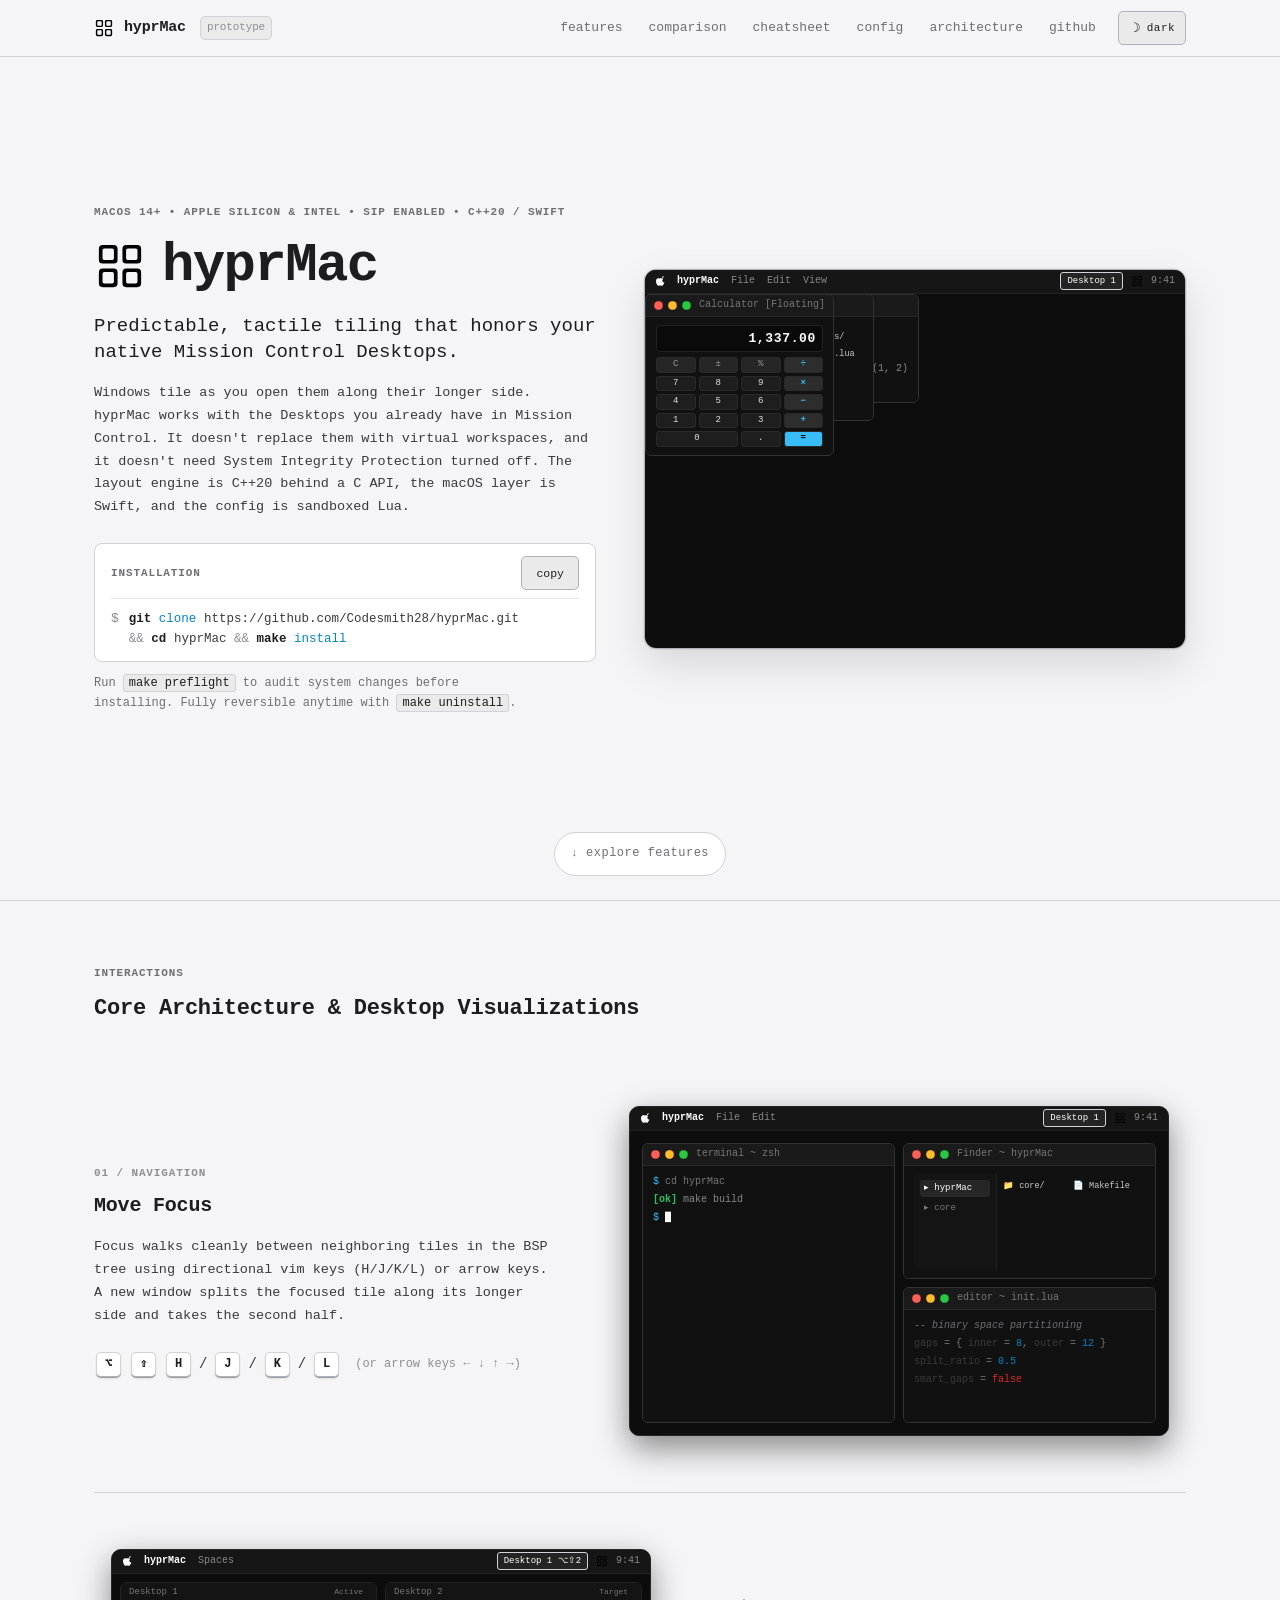
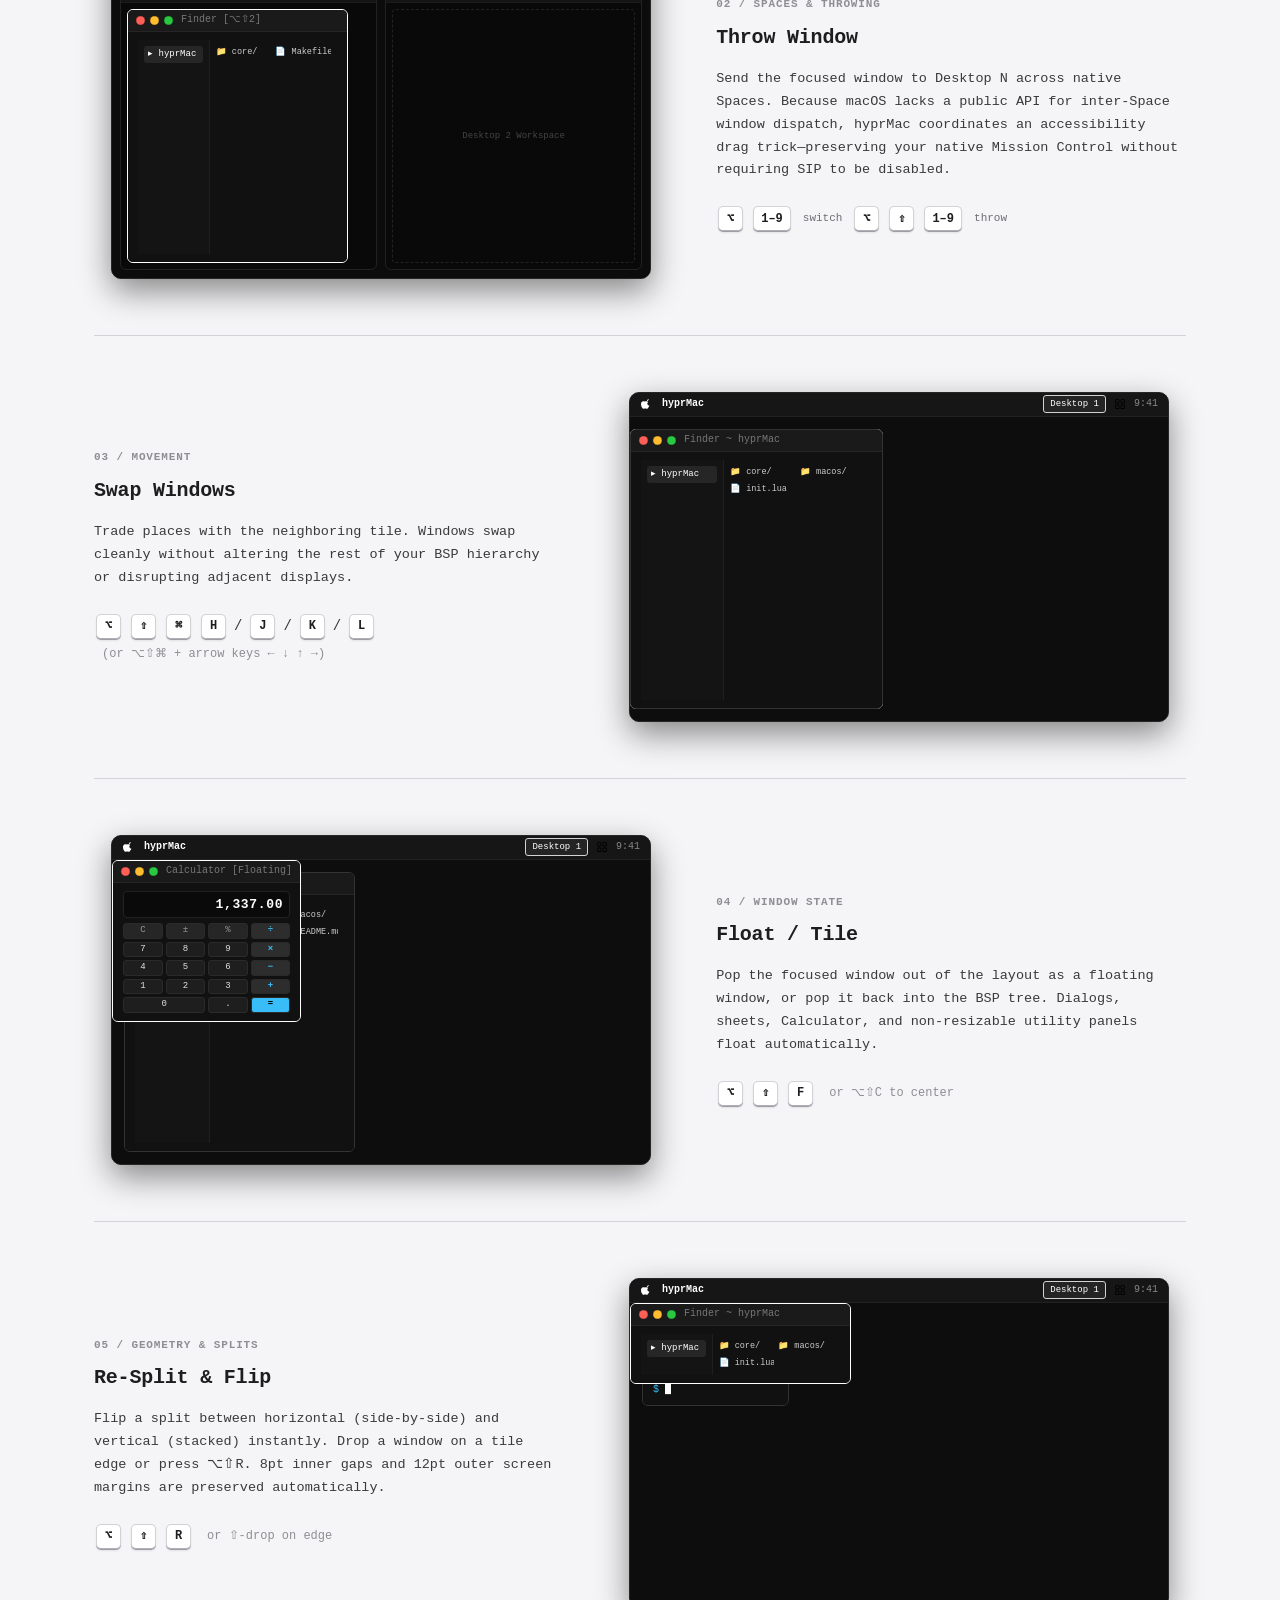
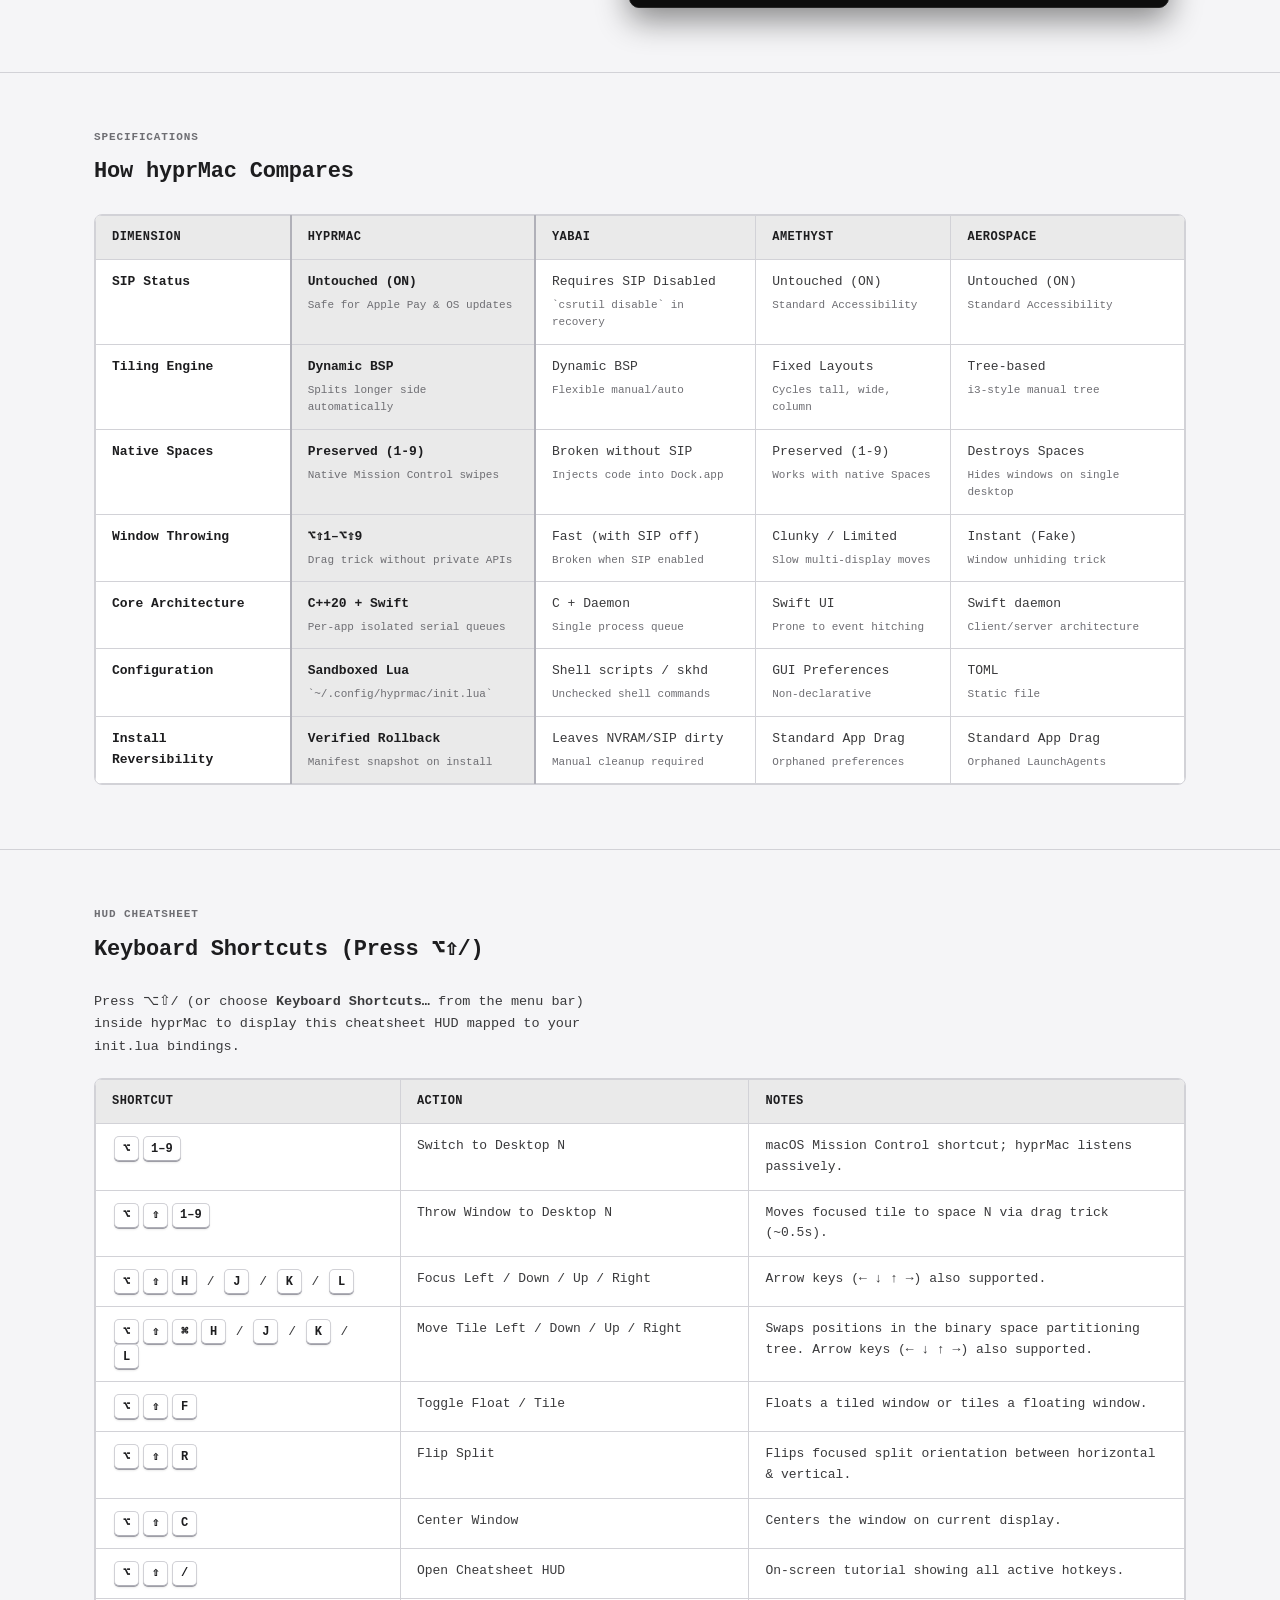
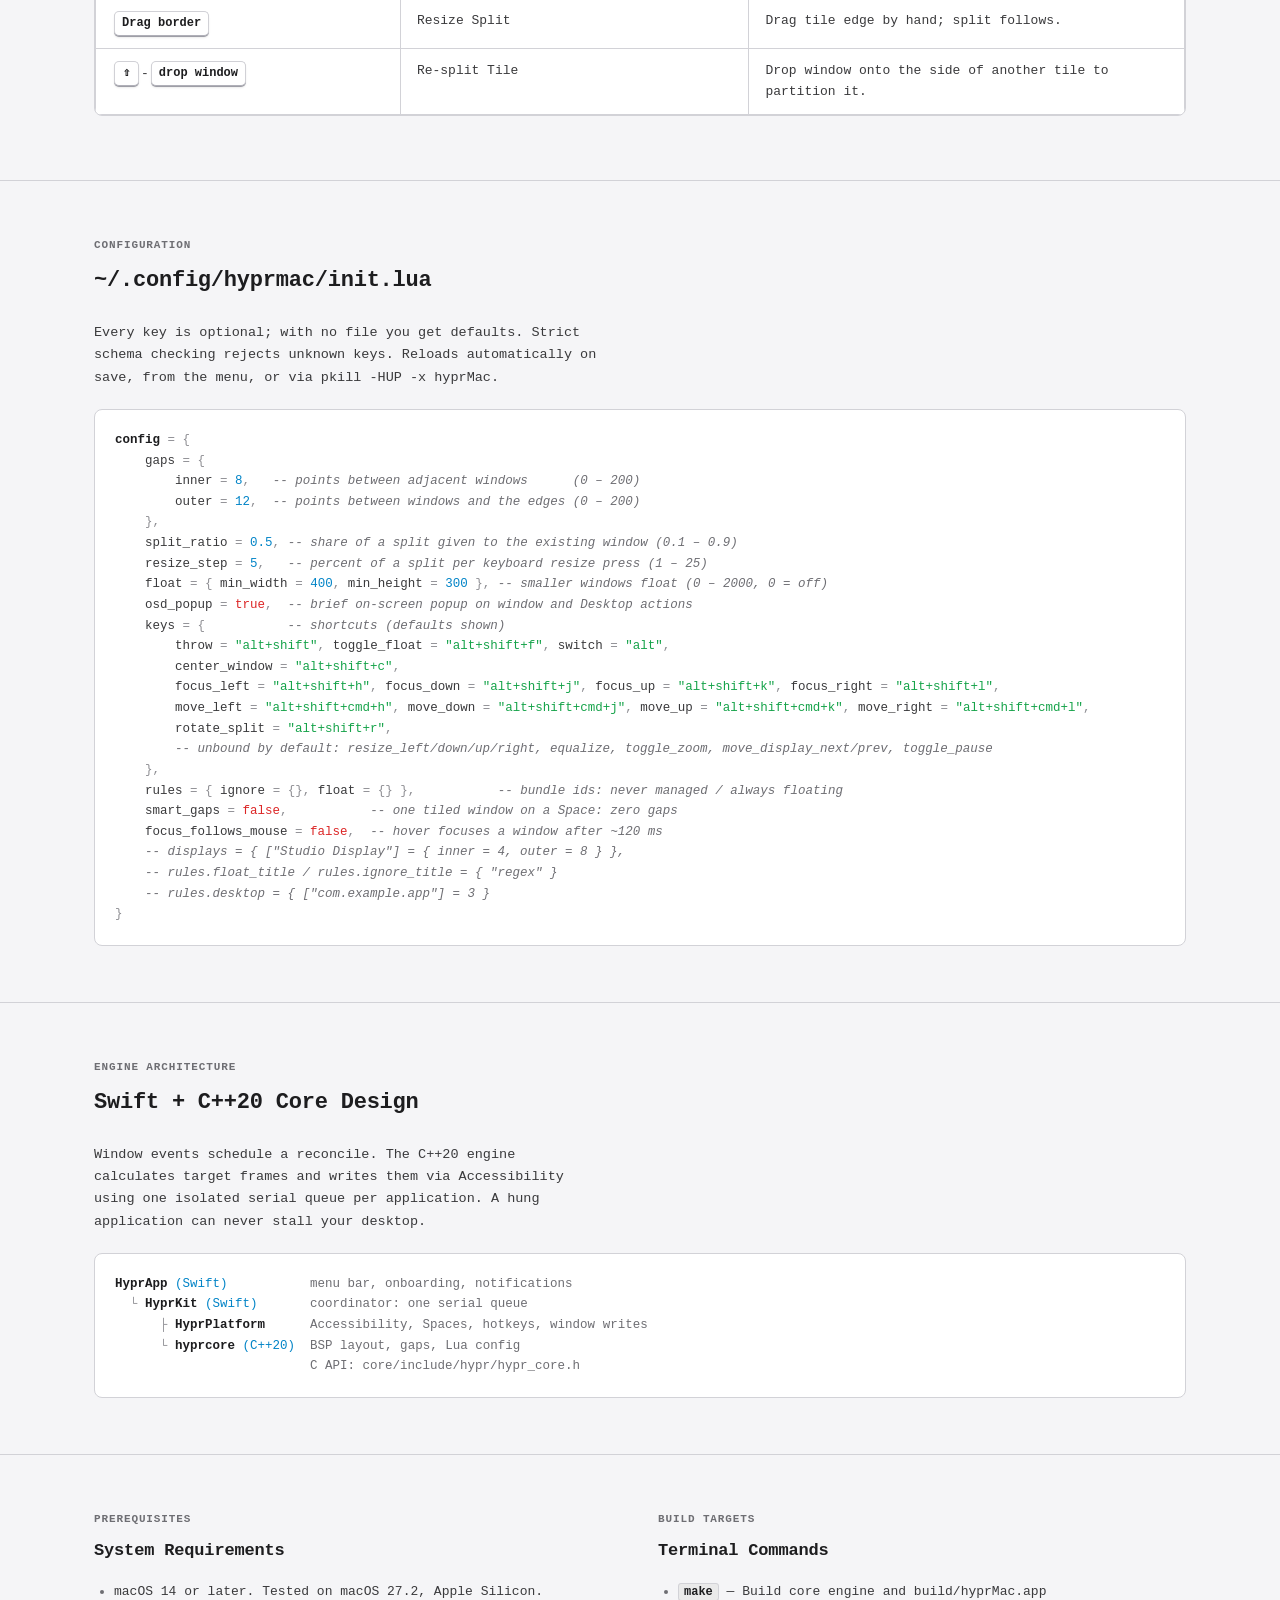
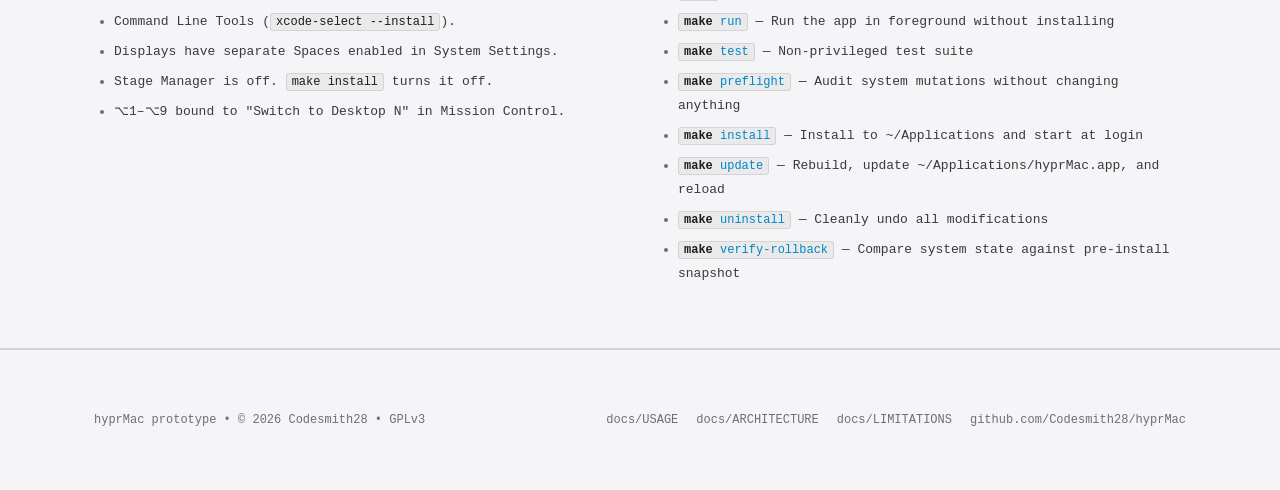
==== commit 28a247e9: "feat(web): add dual light/dark theme system, logo contrast fix, and consistent hero animation sequen" ====
--- a/web/index.html
+++ b/web/index.html
@@ -10,6 +10,20 @@
   <link rel="icon" type="image/png" sizes="16x16" href="favicon-16x16.png">
   <link rel="apple-touch-icon" sizes="180x180" href="apple-touch-icon.png">
   <link rel="shortcut icon" href="favicon.ico">
+  <script>
+    (function() {
+      try {
+        var saved = localStorage.getItem('hyprmac-theme');
+        if (saved === 'light' || saved === 'dark') {
+          document.documentElement.setAttribute('data-theme', saved);
+        } else if (window.matchMedia && window.matchMedia('(prefers-color-scheme: light)').matches) {
+          document.documentElement.setAttribute('data-theme', 'light');
+        } else {
+          document.documentElement.setAttribute('data-theme', 'dark');
+        }
+      } catch (e) {}
+    })();
+  </script>
   <link rel="stylesheet" href="style.css">
   <link rel="stylesheet" href="animations.css">
 </head>
@@ -30,6 +44,12 @@
           <li><a href="#config">config</a></li>
           <li><a href="#architecture">architecture</a></li>
           <li><a href="https://github.com/Codesmith28/hyprMac" target="_blank" rel="noopener">github</a></li>
+          <li>
+            <button id="theme-toggle" class="theme-toggle-btn" aria-label="Toggle light and dark theme">
+              <span class="theme-toggle-icon">☼</span>
+              <span class="theme-toggle-label">theme</span>
+            </button>
+          </li>
         </ul>
       </nav>
     </div>
@@ -96,7 +116,7 @@
                 </div>
 
                 <div class="desktop-workspace">
-                  <!-- Window 1: Terminal (Dummy Terminal) -->
+                  <!-- Window 1: Terminal (Terminal ~ zsh) -->
                   <div class="mac-window win-hero-term">
                     <div class="mac-titlebar">
                       <div class="traffic-lights"><span class="tl tl-red"></span><span class="tl tl-yellow"></span><span class="tl tl-green"></span></div>
@@ -110,8 +130,22 @@
                     </div>
                   </div>
 
-                  <!-- Window 2: File Manager (Dummy Finder) -->
+                  <!-- Window 2: Code Editor (nvim ~ init.lua) -->
                   <div class="mac-window win-hero-edit">
+                    <div class="mac-titlebar">
+                      <div class="traffic-lights"><span class="tl tl-red"></span><span class="tl tl-yellow"></span><span class="tl tl-green"></span></div>
+                      <span class="win-title">nvim ~ init.lua</span>
+                    </div>
+                    <div class="mac-body dummy-code">
+                      <div class="code-line"><span class="syn-comment">-- hyprMac layout config</span></div>
+                      <div class="code-line"><span class="syn-prop">gaps</span> = { <span class="syn-prop">inner</span> = <span class="syn-num">8</span>, <span class="syn-prop">outer</span> = <span class="syn-num">12</span> }</div>
+                      <div class="code-line"><span class="syn-prop">split_ratio</span> = <span class="syn-num">0.5</span></div>
+                      <div class="code-line"><span class="syn-prop">osd_popup</span> = <span class="syn-bool">true</span></div>
+                    </div>
+                  </div>
+
+                  <!-- Window 3: Finder (~ hyprMac) -->
+                  <div class="mac-window win-hero-finder">
                     <div class="mac-titlebar">
                       <div class="traffic-lights"><span class="tl tl-red"></span><span class="tl tl-yellow"></span><span class="tl tl-green"></span></div>
                       <span class="win-title">Finder ~ hyprMac</span>
@@ -133,24 +167,11 @@
                     </div>
                   </div>
 
-                  <!-- Window 3: Code Editor -->
-                  <div class="mac-window win-hero-web">
-                    <div class="mac-titlebar">
-                      <div class="traffic-lights"><span class="tl tl-red"></span><span class="tl tl-yellow"></span><span class="tl tl-green"></span></div>
-                      <span class="win-title">nvim ~ init.lua</span>
-                    </div>
-                    <div class="mac-body">
-                      <span style="color:#86efac;">gaps</span> = { inner = 8 }<br>
-                      <span style="color:#93c5fd;">split_ratio</span> = 0.5<br>
-                      <span style="color:#fde047;">osd_popup</span> = true
-                    </div>
-                  </div>
-
-                  <!-- Window 4: Floating Calculator (Dummy Calc) -->
+                  <!-- Window 4: Calculator [Floating] -->
                   <div class="mac-window win-hero-calc">
                     <div class="mac-titlebar">
                       <div class="traffic-lights"><span class="tl tl-red"></span><span class="tl tl-yellow"></span><span class="tl tl-green"></span></div>
-                      <span class="win-title">Calculator</span>
+                      <span class="win-title">Calculator [Floating]</span>
                     </div>
                     <div class="mac-body dummy-calc">
                       <div class="calc-screen">1,337.00</div>
@@ -181,28 +202,28 @@
                   <!-- Real-time OSD HUD Notifier: synchronized with actions -->
                   <div class="hero-osd-container">
                     <div class="hero-osd-pill osd-step-1">
-                      <span class="osd-icon">❖</span> <span>Tiling started (8pt gaps)</span>
+                      <span class="osd-icon">❖</span> <span>Tiling active • 8pt gaps, 12pt margins</span>
                     </div>
                     <div class="hero-osd-pill osd-step-2">
-                      <span class="osd-icon">⬌</span> <span>Open Finder ➔ Longer-Axis BSP Split</span>
+                      <span class="osd-icon">⬌</span> <span>Open Editor ➔ Longer-Axis BSP Split (50/50)</span>
                     </div>
                     <div class="hero-osd-pill osd-step-3">
-                      <span class="osd-icon">⬍</span> <span>Open Editor ➔ Vertical Split</span>
+                      <span class="osd-icon">⬍</span> <span>Open Finder ➔ Stacked Sub-Split on Active Tile</span>
                     </div>
                     <div class="hero-osd-pill osd-step-4">
-                      <span class="osd-icon">⇄</span> <span>⌥⇧⌘L Swap Windows</span>
+                      <span class="osd-icon">⇄</span> <span>⌥⇧⌘K Swap Up (Finder ⇄ Editor)</span>
                     </div>
                     <div class="hero-osd-pill osd-step-5">
-                      <span class="osd-icon">⟳</span> <span>⌥⇧R Flip Split Orientation</span>
+                      <span class="osd-icon">⟳</span> <span>⌥⇧R Flip Split ➔ Stacked to Side-by-Side</span>
                     </div>
                     <div class="hero-osd-pill osd-step-6">
-                      <span class="osd-icon">❐</span> <span>⌥⇧F Float Calculator</span>
+                      <span class="osd-icon">❐</span> <span>Open Calculator ➔ Auto-Floated (Utility Window)</span>
                     </div>
                     <div class="hero-osd-pill osd-step-7">
-                      <span class="osd-icon">➔</span> <span>⌥⇧2 Throw Finder ➔ Desktop 2</span>
+                      <span class="osd-icon">➔</span> <span>⌥⇧2 Throw Finder to Space 2 ➔ Neighbor Expands</span>
                     </div>
                     <div class="hero-osd-pill osd-step-8">
-                      <span class="osd-icon">⇲</span> <span>⌥1 Switch Desktop 1</span>
+                      <span class="osd-icon">⇲</span> <span>⌥2 Switch to Desktop 2 ➔ Finder Tiled on Space 2</span>
                     </div>
                   </div>
                 </div>
@@ -232,7 +253,7 @@
             <div class="feature-tag">01 / NAVIGATION</div>
             <h3 class="feature-heading">Move Focus</h3>
             <p class="feature-desc">
-              Focus walks cleanly between neighboring tiles in the BSP tree. A new window splits the focused tile along its longer side and takes the second half.
+              Focus walks cleanly between neighboring tiles in the BSP tree using directional vim keys (H/J/K/L) or arrow keys. A new window splits the focused tile along its longer side and takes the second half.
             </p>
             <div class="keycap-row">
               <kbd class="kbd">⌥</kbd><kbd class="kbd">⇧</kbd><kbd class="kbd">H</kbd> / <kbd class="kbd">J</kbd> / <kbd class="kbd">K</kbd> / <kbd class="kbd">L</kbd>
@@ -839,8 +860,9 @@
     </div>
   </footer>
 
-  <!-- 1-Click Copy Script -->
+  <!-- Scripts: 1-Click Copy and Light/Dark Theme Switcher -->
   <script>
+    // 1-Click Copy Script
     const copyBtn = document.getElementById('copy-btn');
     const cmdText = document.getElementById('install-cmd');
     if (copyBtn && cmdText) {
@@ -859,6 +881,32 @@
         }
       });
     }
+
+    // Theme Switcher with Persistence
+    const themeToggleBtn = document.getElementById('theme-toggle');
+    function updateThemeUI(theme) {
+      document.documentElement.setAttribute('data-theme', theme);
+      try {
+        localStorage.setItem('hyprmac-theme', theme);
+      } catch (e) {}
+      if (themeToggleBtn) {
+        const icon = themeToggleBtn.querySelector('.theme-toggle-icon');
+        const label = themeToggleBtn.querySelector('.theme-toggle-label');
+        if (icon) icon.textContent = theme === 'light' ? '☽' : '☼';
+        if (label) label.textContent = theme === 'light' ? 'dark' : 'light';
+      }
+    }
+
+    const currentTheme = document.documentElement.getAttribute('data-theme') || 'dark';
+    updateThemeUI(currentTheme);
+
+    if (themeToggleBtn) {
+      themeToggleBtn.addEventListener('click', () => {
+        const active = document.documentElement.getAttribute('data-theme') || 'dark';
+        const next = active === 'light' ? 'dark' : 'light';
+        updateThemeUI(next);
+      });
+    }
   </script>
 </body>
 </html>
--- a/web/style.css
+++ b/web/style.css
@@ -1,10 +1,12 @@
 /* ==========================================================================
    hyprMac — Human-Refined Swiss Monospace Stylesheet
-   Pure System Monospace • Handcrafted Geometry • Physical Tactility • Zero External Fonts
+   Pure System Monospace • Handcrafted Geometry • Physical Tactility
+   Full Light & Dark Theme System • Zero External Fonts
    ========================================================================== */
 
-:root {
-  /* Surface & Background Hierarchy */
+/* Dark Theme (Default) */
+:root,
+[data-theme="dark"] {
   --bg: #0c0d10;
   --bg-surface: #12141a;
   --bg-subtle: #171a22;
@@ -12,19 +14,16 @@
   --bg-tile: #1e222c;
   --bg-tile-active: #282e3c;
 
-  /* Border Tiers */
   --border-subtle: #1b1e27;
   --border: #222632;
   --border-strong: #343b4c;
   --border-focus: #e2e8f0;
 
-  /* Typography Optical Hierarchy */
   --text: #c2c8d2;
   --text-bright: #f3f6fa;
   --text-muted: #798394;
   --text-dim: #4b5262;
 
-  /* Accents */
   --accent: #f8fafc;
   --accent-inverse: #090a0f;
   --accent-blue: #38bdf8;
@@ -32,15 +31,114 @@
   --accent-yellow: #fbbf24;
   --accent-red: #f87171;
 
-  /* Mathematical Radius Scale: 12px outer -> 8px cards -> 5px micro */
+  --kbd-bg: #181b22;
+  --kbd-border: #333947;
+  --kbd-border-bottom: #222631;
+  --kbd-text: #f1f5f9;
+  --kbd-shadow: inset 0 1px 0 rgba(255, 255, 255, 0.14),
+                0 2px 0 #0d0f14,
+                0 3px 5px rgba(0, 0, 0, 0.45);
+
+  --win-titlebar: #16181f;
+  --win-body: #0b0c10;
+  --win-border: #282d38;
+  --win-title-color: #828a99;
+  --header-bg: rgba(12, 13, 16, 0.92);
+  --osd-bg: rgba(18, 20, 26, 0.94);
+  --preview-shadow: 0 16px 40px rgba(0, 0, 0, 0.65), 0 0 0 1px rgba(255, 255, 255, 0.04);
+
   --radius-outer: 12px;
   --radius-card: 8px;
   --radius-sm: 5px;
   --radius-pill: 9999px;
 
-  /* Layout Rhythm */
   --max-width: 1140px;
   --content-measure: 62ch;
+}
+
+/* Light Theme — macOS Cupertino Craftsmanship (No Stark White Glare) */
+[data-theme="light"] {
+  --bg: #f5f5f7;
+  --bg-surface: #ffffff;
+  --bg-subtle: #eaeaea;
+  --bg-card: #ffffff;
+  --bg-tile: #e5e5ea;
+  --bg-tile-active: #d1d1d6;
+
+  --border-subtle: #e5e5ea;
+  --border: #d2d2d7;
+  --border-strong: #b0b0b8;
+  --border-focus: #1d1d1f;
+
+  --text: #3a3a3c;
+  --text-bright: #1d1d1f;
+  --text-muted: #6e6e73;
+  --text-dim: #8e8e93;
+
+  --accent: #1d1d1f;
+  --accent-inverse: #ffffff;
+  --accent-blue: #0284c7;
+  --accent-green: #16a34a;
+  --accent-yellow: #d97706;
+  --accent-red: #dc2626;
+
+  /* Classic Apple White Chiclet Keycap */
+  --kbd-bg: #ffffff;
+  --kbd-border: #d1d1d6;
+  --kbd-border-bottom: #b0b0b8;
+  --kbd-text: #1d1d1f;
+  --kbd-shadow: 0 1px 0 #9e9ea6, 0 2px 2px rgba(0, 0, 0, 0.08), inset 0 1px 0 #ffffff;
+
+  --win-titlebar: #ececec;
+  --win-body: #ffffff;
+  --win-border: #d1d1d6;
+  --win-title-color: #6e6e73;
+  --header-bg: rgba(245, 245, 247, 0.92);
+  --osd-bg: rgba(255, 255, 255, 0.96);
+  --preview-shadow: 0 16px 40px rgba(0, 0, 0, 0.12), 0 0 0 1px rgba(0, 0, 0, 0.06);
+}
+
+/* Media Query Fallback when no data-theme override is present */
+@media (prefers-color-scheme: light) {
+  :root:not([data-theme="dark"]) {
+    --bg: #f5f5f7;
+    --bg-surface: #ffffff;
+    --bg-subtle: #eaeaea;
+    --bg-card: #ffffff;
+    --bg-tile: #e5e5ea;
+    --bg-tile-active: #d1d1d6;
+
+    --border-subtle: #e5e5ea;
+    --border: #d2d2d7;
+    --border-strong: #b0b0b8;
+    --border-focus: #1d1d1f;
+
+    --text: #3a3a3c;
+    --text-bright: #1d1d1f;
+    --text-muted: #6e6e73;
+    --text-dim: #8e8e93;
+
+    --accent: #1d1d1f;
+    --accent-inverse: #ffffff;
+    --accent-blue: #0284c7;
+    --accent-green: #16a34a;
+    --accent-yellow: #d97706;
+    --accent-red: #dc2626;
+
+    --kbd-bg: #ffffff;
+    --kbd-border: #d1d1d6;
+    --kbd-border-bottom: #b0b0b8;
+    --kbd-text: #1d1d1f;
+    --kbd-shadow: 0 1px 0 #9e9ea6, 0 2px 2px rgba(0, 0, 0, 0.08), inset 0 1px 0 #ffffff;
+
+    --win-titlebar: #ececec;
+    --win-body: #ffffff;
+    --win-border: #d1d1d6;
+    --win-title-color: #6e6e73;
+    --header-bg: rgba(245, 245, 247, 0.92);
+    --osd-bg: rgba(255, 255, 255, 0.96);
+    --preview-shadow: 0 16px 40px rgba(0, 0, 0, 0.12), 0 0 0 1px rgba(0, 0, 0, 0.06);
+  }
 }
 
 /* Base Reset & Monospace Lock */
@@ -68,6 +166,7 @@
   font-size: 14px;
   overflow-x: hidden;
   position: relative;
+  transition: background-color 0.2s ease, color 0.2s ease;
 }
 
 /* Universal Monospace Enforcement */
@@ -103,10 +202,11 @@
   border-bottom: 1px solid var(--border);
   position: sticky;
   top: 0;
-  background-color: rgba(12, 13, 16, 0.92);
+  background-color: var(--header-bg);
   backdrop-filter: blur(12px);
   -webkit-backdrop-filter: blur(12px);
   z-index: 100;
+  transition: background-color 0.2s ease, border-color 0.2s ease;
 }
 
 .header-inner {
@@ -128,6 +228,7 @@
   padding: 6px 0;
 }
 
+/* Adaptive Logo Sizing & Theme Inversion (Guarantees 100% visibility) */
 .brand-icon {
   width: 20px;
   height: 20px;
@@ -148,7 +249,7 @@
 .nav-links {
   display: flex;
   align-items: center;
-  gap: 20px;
+  gap: 18px;
   list-style: none;
 }
 
@@ -166,6 +267,43 @@
   color: var(--text-bright);
 }
 
+/* Tactile Theme Toggle Button */
+.theme-toggle-btn {
+  display: inline-flex;
+  align-items: center;
+  gap: 6px;
+  background-color: var(--bg-subtle);
+  border: 1px solid var(--border-strong);
+  border-radius: var(--radius-sm);
+  color: var(--text-bright);
+  font-family: monospace;
+  font-size: 12px;
+  padding: 5px 10px;
+  cursor: pointer;
+  min-height: 34px;
+  user-select: none;
+  transition: background-color 0.15s ease, border-color 0.15s ease, color 0.15s ease, transform 0.08s ease;
+}
+
+.theme-toggle-btn:hover {
+  background-color: var(--bg-card);
+  border-color: var(--border-focus);
+}
+
+.theme-toggle-btn:active {
+  transform: translateY(1px);
+}
+
+.theme-toggle-icon {
+  font-size: 13px;
+  line-height: 1;
+}
+
+.theme-toggle-label {
+  font-size: 11px;
+  letter-spacing: 0.04em;
+}
+
 /* ==========================================================================
    Hero Section: Panoramic Landing
    ========================================================================== */
@@ -229,6 +367,27 @@
   height: 52px;
   display: block;
   flex-shrink: 0;
+}
+
+/* Dynamic Logo Inversion Filters for 100% Theme Contrast */
+[data-theme="light"] .brand-icon,
+[data-theme="light"] .hero-brand-icon,
+[data-theme="light"] .menubar-icon {
+  filter: brightness(0);
+}
+
+[data-theme="dark"] .brand-icon,
+[data-theme="dark"] .hero-brand-icon,
+[data-theme="dark"] .menubar-icon {
+  filter: brightness(0) invert(1);
+}
+
+@media (prefers-color-scheme: light) {
+  :root:not([data-theme="dark"]) .brand-icon,
+  :root:not([data-theme="dark"]) .hero-brand-icon,
+  :root:not([data-theme="dark"]) .menubar-icon {
+    filter: brightness(0);
+  }
 }
 
 .hero-title {
@@ -271,10 +430,10 @@
   flex-direction: column;
   user-select: none;
   box-sizing: border-box;
-  box-shadow: 0 16px 40px rgba(0, 0, 0, 0.65), 0 0 0 1px rgba(255, 255, 255, 0.04);
-}
-
-/* Subtle, Craftsperson Scroll Indicator (Replacing generic bounce button) */
+  box-shadow: var(--preview-shadow);
+}
+
+/* Subtle, Craftsperson Scroll Indicator */
 .hero-scroll-indicator {
   position: absolute;
   bottom: 24px;
@@ -317,11 +476,11 @@
   display: inline-flex;
   align-items: center;
   justify-content: center;
-  background: #181b22;
-  border: 1px solid #333947;
-  border-bottom-color: #222631;
+  background: var(--kbd-bg);
+  border: 1px solid var(--kbd-border);
+  border-bottom-color: var(--kbd-border-bottom);
   border-radius: var(--radius-sm);
-  color: #f1f5f9;
+  color: var(--kbd-text);
   font-family: monospace;
   font-size: 12px;
   font-weight: 600;
@@ -329,21 +488,17 @@
   padding: 4px 7px;
   min-width: 25px;
   height: 25px;
-  box-shadow: inset 0 1px 0 rgba(255, 255, 255, 0.14),
-              0 2px 0 #0d0f14,
-              0 3px 5px rgba(0, 0, 0, 0.45);
+  box-shadow: var(--kbd-shadow);
   margin: 0 2px;
   vertical-align: middle;
   user-select: none;
   box-sizing: border-box;
-  transition: transform 0.08s ease, box-shadow 0.08s ease;
+  transition: transform 0.08s ease, box-shadow 0.08s ease, background-color 0.15s ease;
 }
 
 .kbd:active {
   transform: translateY(1px);
-  box-shadow: inset 0 1px 0 rgba(255, 255, 255, 0.06),
-              0 1px 0 #0d0f14,
-              0 1px 3px rgba(0, 0, 0, 0.4);
+  box-shadow: 0 0 0 transparent, inset 0 1px 0 rgba(0, 0, 0, 0.1);
 }
 
 .keycap-row {
@@ -466,7 +621,7 @@
 
 .install-note code {
   color: var(--text-bright);
-  background: var(--bg-surface);
+  background: var(--bg-subtle);
   border: 1px solid var(--border);
   padding: 1px 5px;
   border-radius: 3px;
@@ -574,7 +729,7 @@
   border-radius: var(--radius-outer);
   position: relative;
   overflow: hidden;
-  box-shadow: 0 12px 32px rgba(0, 0, 0, 0.55), 0 0 0 1px rgba(255, 255, 255, 0.03);
+  box-shadow: 0 12px 32px rgba(0, 0, 0, 0.45), 0 0 0 1px rgba(255, 255, 255, 0.03);
 }
 
 /* ==========================================================================
@@ -582,13 +737,14 @@
    ========================================================================== */
 .mac-window {
   border-radius: var(--radius-card);
-  border: 1px solid var(--border-strong);
+  border: 1px solid var(--win-border);
+  background-color: var(--win-body);
 }
 
 .mac-titlebar {
   height: 24px;
-  background-color: #16181f;
-  border-bottom: 1px solid #222630;
+  background-color: var(--win-titlebar);
+  border-bottom: 1px solid var(--border);
   display: flex;
   align-items: center;
   padding: 0 9px;
@@ -602,7 +758,7 @@
   gap: 6px;
 }
 
-/* Refined 9px traffic lights with subtle 0.5px inner borders */
+/* Refined 9px traffic lights with subtle 0.5px inner strokes */
 .traffic-lights .tl {
   width: 9px;
   height: 9px;
@@ -617,7 +773,7 @@
 
 .win-title {
   font-size: 10.5px;
-  color: #828a99;
+  color: var(--win-title-color);
   font-family: monospace;
   white-space: nowrap;
   overflow: hidden;
@@ -626,8 +782,8 @@
 
 /* Code Editor in Window 3 (replacing repetitive calculator in feature 1) */
 .dummy-code {
-  background-color: #0b0c10;
-  color: #c2c8d2;
+  background-color: var(--win-body);
+  color: var(--text);
   font-family: monospace;
   font-size: 9.5px;
   line-height: 1.55;
@@ -652,20 +808,20 @@
   bottom: 14px;
   left: 50%;
   transform: translateX(-50%);
-  background: rgba(18, 20, 26, 0.92);
+  background: var(--osd-bg);
   border: 1px solid var(--border-strong);
   border-radius: var(--radius-pill);
   padding: 6px 14px;
   font-size: 11px;
-  color: #f1f5f9;
+  color: var(--text-bright);
   display: flex;
   align-items: center;
   gap: 8px;
   white-space: nowrap;
-  box-shadow: 0 8px 24px rgba(0, 0, 0, 0.6);
+  box-shadow: 0 8px 24px rgba(0, 0, 0, 0.4);
   backdrop-filter: blur(8px);
   -webkit-backdrop-filter: blur(8px);
-  z-index: 10;
+  z-index: 30;
   pointer-events: none;
 }
 
@@ -727,7 +883,7 @@
 
 .matrix-table th.col-highlight,
 .matrix-table td.col-highlight {
-  background-color: rgba(255, 255, 255, 0.02);
+  background-color: var(--bg-subtle);
   border-left: 2px solid var(--border-strong);
   border-right: 2px solid var(--border-strong);
 }
@@ -772,22 +928,22 @@
 }
 
 /* Refined Minimalist Syntax Highlighting */
-.syn-key { color: #f8fafc; font-weight: 700; }
-.syn-prop { color: #cbd5e1; }
-.syn-str { color: #86efac; }
-.syn-num { color: #93c5fd; }
-.syn-bool { color: #fca5a5; }
-.syn-comment { color: #64748b; font-style: italic; }
-.syn-punct { color: #64748b; }
-
-.sh-cmd { color: #f8fafc; font-weight: 700; }
-.sh-sub { color: #93c5fd; }
-.sh-arg { color: #cbd5e1; }
-
-.arch-comp { color: #f8fafc; font-weight: 700; }
-.arch-lang { color: #93c5fd; }
-.arch-tree { color: #64748b; }
-.arch-desc { color: #94a3b8; }
+.syn-key { color: var(--text-bright); font-weight: 700; }
+.syn-prop { color: var(--text); }
+.syn-str { color: var(--accent-green); }
+.syn-num { color: var(--accent-blue); }
+.syn-bool { color: var(--accent-red); }
+.syn-comment { color: var(--text-muted); font-style: italic; }
+.syn-punct { color: var(--text-dim); }
+
+.sh-cmd { color: var(--text-bright); font-weight: 700; }
+.sh-sub { color: var(--accent-blue); }
+.sh-arg { color: var(--text); }
+
+.arch-comp { color: var(--text-bright); font-weight: 700; }
+.arch-lang { color: var(--accent-blue); }
+.arch-tree { color: var(--text-dim); }
+.arch-desc { color: var(--text-muted); }
 
 /* ==========================================================================
    Requirements & Make Targets Grid
@@ -828,7 +984,7 @@
 
 .item-list li code {
   color: var(--text-bright);
-  background: var(--bg-surface);
+  background: var(--bg-subtle);
   border: 1px solid var(--border);
   padding: 1px 5px;
   border-radius: 3px;
--- a/web/animations.css
+++ b/web/animations.css
@@ -756,33 +756,40 @@
 }
 
 /* ==========================================================================
-   Hero End-to-End Workflow Demonstration Animations (10s Snappy Loop)
-   Full preview of opening windows, longer-axis BSP splits, recursive splits,
-   focus walking, swapping tiles, flipping split orientation, floating calculator,
-   throwing window to Space 2, and switching back.
+   Hero End-to-End Workflow Demonstration Animations (12s Consistent Loop)
+   Full physically and operationally consistent sequence:
+   Step 1 (0-12%): Single window full screen (8pt gaps, 12pt margins).
+   Step 2 (14-25%): Open Editor ➔ Longer-Axis BSP Split (50/50).
+   Step 3 (27-38%): Open Finder ➔ Stacked Sub-Split on Active Tile.
+   Step 4 (40-50%): ⌥⇧⌘K Swap Up (Finder ⇄ Editor).
+   Step 5 (52-62%): ⌥⇧R Flip Split ➔ Stacked to Side-by-Side.
+   Step 6 (64-74%): Open Calculator ➔ Auto-Floated (Utility Window).
+   Step 7 (76-86%): ⌥⇧2 Throw Finder to Space 2 ➔ Neighbor Expands.
+   Step 8 (88-97%): ⌥2 Switch to Desktop 2 ➔ Finder Tiled on Space 2.
+   Reset (98-100%): Seamlessly returns to Step 1.
    ========================================================================== */
 
 .win-hero-term {
-  animation: animHeroTerm 10s cubic-bezier(0.2, 0, 0.2, 1) infinite;
+  animation: animHeroTerm 12s cubic-bezier(0.2, 0, 0.2, 1) infinite;
 }
 
 .win-hero-edit {
-  animation: animHeroEdit 10s cubic-bezier(0.2, 0, 0.2, 1) infinite;
-}
-
-.win-hero-web {
-  animation: animHeroWeb 10s cubic-bezier(0.2, 0, 0.2, 1) infinite;
+  animation: animHeroEdit 12s cubic-bezier(0.2, 0, 0.2, 1) infinite;
+}
+
+.win-hero-finder {
+  animation: animHeroFinder 12s cubic-bezier(0.2, 0, 0.2, 1) infinite;
 }
 
 .win-hero-calc {
-  animation: animHeroCalc 10s cubic-bezier(0.2, 0, 0.2, 1) infinite;
-  z-index: 20;
-}
-
-/* Window 1: Terminal */
+  animation: animHeroCalc 12s cubic-bezier(0.2, 0, 0.2, 1) infinite;
+  z-index: 25;
+}
+
+/* Window 1: Terminal (~ zsh) */
 @keyframes animHeroTerm {
-  /* 0 - 10%: Single window full screen */
-  0%, 10% {
+  /* Step 1 (0-12%): Single window full screen with 8pt gaps, 12pt margins. Active! */
+  0%, 12% {
     left: 12px;
     top: 12px;
     width: calc(100% - 24px);
@@ -791,88 +798,163 @@
     border-color: #ffffff;
     box-shadow: 0 0 0 1px #ffffff;
   }
-  /* 13 - 22%: Editor opens, Terminal shrinks to left half (50/50 split) */
-  13%, 22% {
-    left: 12px;
-    top: 12px;
-    width: calc(50% - 16px);
-    height: calc(100% - 24px);
-    opacity: 1;
-    border-color: #333333;
-    box-shadow: none;
-  }
-  /* 25 - 35%: Browser opens in right half. Terminal stays in left half */
-  25%, 35% {
-    left: 12px;
-    top: 12px;
-    width: calc(50% - 16px);
-    height: calc(100% - 24px);
-    opacity: 1;
-    border-color: #333333;
-    box-shadow: none;
-  }
-  /* 37 - 40%: Focus walking jumps to Terminal (⌥⇧H) */
-  37%, 40% {
-    left: 12px;
-    top: 12px;
-    width: calc(50% - 16px);
-    height: calc(100% - 24px);
+  /* Step 2 (14-25%): Editor opens on right half; Terminal takes left 50%. Inactive */
+  14%, 25% {
+    left: 12px;
+    top: 12px;
+    width: calc(50% - 16px);
+    height: calc(100% - 24px);
+    opacity: 1;
+    border-color: #333333;
+    box-shadow: none;
+  }
+  /* Step 3 (27-38%): Finder opens in stacked sub-split on right; Terminal stays left 50% */
+  27%, 38% {
+    left: 12px;
+    top: 12px;
+    width: calc(50% - 16px);
+    height: calc(100% - 24px);
+    opacity: 1;
+    border-color: #333333;
+    box-shadow: none;
+  }
+  /* Step 4 (40-50%): Swap Up occurs on right half; Terminal untouched on left 50% */
+  40%, 50% {
+    left: 12px;
+    top: 12px;
+    width: calc(50% - 16px);
+    height: calc(100% - 24px);
+    opacity: 1;
+    border-color: #333333;
+    box-shadow: none;
+  }
+  /* Step 5 (52-62%): Flip Split on right side; Terminal untouched on left 50% */
+  52%, 62% {
+    left: 12px;
+    top: 12px;
+    width: calc(50% - 16px);
+    height: calc(100% - 24px);
+    opacity: 1;
+    border-color: #333333;
+    box-shadow: none;
+  }
+  /* Step 6 (64-74%): Calculator floats in center; Terminal stays on left 50% */
+  64%, 74% {
+    left: 12px;
+    top: 12px;
+    width: calc(50% - 16px);
+    height: calc(100% - 24px);
+    opacity: 1;
+    border-color: #333333;
+    box-shadow: none;
+  }
+  /* Step 7 (76-86%): Finder thrown to Space 2; Terminal stays on left 50% */
+  76%, 86% {
+    left: 12px;
+    top: 12px;
+    width: calc(50% - 16px);
+    height: calc(100% - 24px);
+    opacity: 1;
+    border-color: #333333;
+    box-shadow: none;
+  }
+  /* Step 8 (88-97%): Switch to Desktop 2 ➔ Terminal & Editor fade out on Desktop 1! */
+  88%, 97% {
+    left: 12px;
+    top: 12px;
+    width: calc(50% - 16px);
+    height: calc(100% - 24px);
+    opacity: 0;
+    border-color: #333333;
+    box-shadow: none;
+  }
+  /* Reset (98-100%): Returns seamlessly to Step 1 */
+  98%, 100% {
+    left: 12px;
+    top: 12px;
+    width: calc(100% - 24px);
+    height: calc(100% - 24px);
+    opacity: 1;
     border-color: #ffffff;
     box-shadow: 0 0 0 1px #ffffff;
   }
-  /* 42 - 47%: Swap windows (⌥⇧⌘L)! Terminal swaps with Editor into top-right */
-  42%, 47% {
+}
+
+/* Window 2: Code Editor (nvim ~ init.lua) */
+@keyframes animHeroEdit {
+  /* Step 1 (0-12%): Not yet open */
+  0%, 12% {
+    left: calc(50% + 4px);
+    top: 12px;
+    width: calc(50% - 16px);
+    height: calc(100% - 24px);
+    opacity: 0;
+    border-color: #333333;
+    box-shadow: none;
+  }
+  /* Step 2 (14-25%): Opens in right 50% (50/50 split). Active! */
+  14%, 25% {
+    left: calc(50% + 4px);
+    top: 12px;
+    width: calc(50% - 16px);
+    height: calc(100% - 24px);
+    opacity: 1;
+    border-color: #ffffff;
+    box-shadow: 0 0 0 1px #ffffff;
+  }
+  /* Step 3 (27-38%): Finder opens in bottom-right. Editor pushed to top-right stacked tile */
+  27%, 38% {
     left: calc(50% + 4px);
     top: 12px;
     width: calc(50% - 16px);
     height: calc(50% - 16px);
+    opacity: 1;
+    border-color: #333333;
+    box-shadow: none;
+  }
+  /* Step 4 (40-50%): ⌥⇧⌘K Swap Up (Finder ⇄ Editor). Editor swaps DOWN to bottom-right! */
+  40%, 50% {
+    left: calc(50% + 4px);
+    top: calc(50% + 4px);
+    width: calc(50% - 16px);
+    height: calc(50% - 16px);
+    opacity: 1;
+    border-color: #333333;
+    box-shadow: none;
+  }
+  /* Step 5 (52-62%): ⌥⇧R Flip Split. Stacked flips to side-by-side. Editor is in right-of-right (75%) */
+  52%, 62% {
+    left: 75%;
+    top: 12px;
+    width: calc(25% - 12px);
+    height: calc(100% - 24px);
+    opacity: 1;
+    border-color: #333333;
+    box-shadow: none;
+  }
+  /* Step 6 (64-74%): Calculator floats in center. Editor stays in right-of-right (75%) */
+  64%, 74% {
+    left: 75%;
+    top: 12px;
+    width: calc(25% - 12px);
+    height: calc(100% - 24px);
+    opacity: 1;
+    border-color: #333333;
+    box-shadow: none;
+  }
+  /* Step 7 (76-86%): ⌥⇧2 Throw Finder to Space 2. Neighbor (Editor) expands to fill right 50%! Active! */
+  76%, 86% {
+    left: calc(50% + 4px);
+    top: 12px;
+    width: calc(50% - 16px);
+    height: calc(100% - 24px);
+    opacity: 1;
     border-color: #ffffff;
     box-shadow: 0 0 0 1px #ffffff;
   }
-  /* 50 - 59%: Flip split (⌥⇧R)! Right side flips to horizontal sub-split */
-  50%, 59% {
-    left: calc(50% + 4px);
-    top: 12px;
-    width: calc(25% - 12px);
-    height: calc(100% - 24px);
-    border-color: #333333;
-    box-shadow: none;
-  }
-  /* 61 - 72%: Calculator floats centered. Terminal remains in place */
-  61%, 72% {
-    left: calc(50% + 4px);
-    top: 12px;
-    width: calc(25% - 12px);
-    height: calc(100% - 24px);
-    border-color: #333333;
-    box-shadow: none;
-  }
-  /* 77 - 87%: Browser thrown to Space 2. Terminal expands to fill right half! */
-  77%, 87% {
-    left: calc(50% + 4px);
-    top: 12px;
-    width: calc(50% - 16px);
-    height: calc(100% - 24px);
-    border-color: #ffffff;
-    box-shadow: 0 0 0 1px #ffffff;
-  }
-  /* 91 - 100%: Reset back to full single tile */
-  91%, 100% {
-    left: 12px;
-    top: 12px;
-    width: calc(100% - 24px);
-    height: calc(100% - 24px);
-    opacity: 1;
-    border-color: #ffffff;
-    box-shadow: 0 0 0 1px #ffffff;
-  }
-}
-
-/* Window 2: Code Editor */
-@keyframes animHeroEdit {
-  /* 0 - 10%: Hidden */
-  0%, 10% {
-    left: 100%;
+  /* Step 8 (88-97%): Switch to Desktop 2. Editor on Desktop 1 fades out cleanly */
+  88%, 97% {
+    left: calc(50% + 4px);
     top: 12px;
     width: calc(50% - 16px);
     height: calc(100% - 24px);
@@ -880,79 +962,27 @@
     border-color: #333333;
     box-shadow: none;
   }
-  /* 13 - 22%: Opens on right half (50/50 split) */
-  13%, 22% {
-    left: calc(50% + 4px);
-    top: 12px;
-    width: calc(50% - 16px);
-    height: calc(100% - 24px);
-    opacity: 1;
-    border-color: #ffffff;
-    box-shadow: 0 0 0 1px #ffffff;
-  }
-  /* 25 - 35%: Browser opens. Editor takes top-right */
-  25%, 35% {
-    left: calc(50% + 4px);
-    top: 12px;
-    width: calc(50% - 16px);
-    height: calc(50% - 16px);
-    opacity: 1;
-    border-color: #333333;
-    box-shadow: none;
-  }
-  /* 37 - 40%: Focus moves away */
-  37%, 40% {
-    left: calc(50% + 4px);
-    top: 12px;
-    width: calc(50% - 16px);
-    height: calc(50% - 16px);
-    border-color: #333333;
-    box-shadow: none;
-  }
-  /* 42 - 47%: Swap windows (⌥⇧⌘L)! Editor swaps into left column */
-  42%, 47% {
-    left: 12px;
-    top: 12px;
-    width: calc(50% - 16px);
-    height: calc(100% - 24px);
-    opacity: 1;
-    border-color: #333333;
-    box-shadow: none;
-  }
-  /* 50 - 87%: Stays in left column while right side flips & throws */
-  50%, 87% {
-    left: 12px;
-    top: 12px;
-    width: calc(50% - 16px);
-    height: calc(100% - 24px);
-    opacity: 1;
-    border-color: #333333;
-    box-shadow: none;
-  }
-  /* 91 - 100%: Fades out cleanly on reset */
-  91%, 100% {
-    left: 12px;
-    top: 12px;
-    width: calc(50% - 16px);
-    height: calc(100% - 24px);
+  /* Reset (98-100%): Hidden */
+  98%, 100% {
     opacity: 0;
   }
 }
 
-/* Window 3: Web Browser */
-@keyframes animHeroWeb {
-  /* 0 - 22%: Hidden */
-  0%, 22% {
-    left: calc(50% + 4px);
-    top: 100%;
+/* Window 3: Finder (~ hyprMac) */
+@keyframes animHeroFinder {
+  /* Step 1-2 (0-25%): Hidden */
+  0%, 25% {
+    left: calc(50% + 4px);
+    top: calc(50% + 4px);
     width: calc(50% - 16px);
     height: calc(50% - 16px);
     opacity: 0;
     border-color: #333333;
     box-shadow: none;
-  }
-  /* 25 - 35%: Opens bottom-right */
-  25%, 35% {
+    transform: none;
+  }
+  /* Step 3 (27-38%): Opens in bottom-right stacked tile. Active! */
+  27%, 38% {
     left: calc(50% + 4px);
     top: calc(50% + 4px);
     width: calc(50% - 16px);
@@ -960,68 +990,95 @@
     opacity: 1;
     border-color: #ffffff;
     box-shadow: 0 0 0 1px #ffffff;
-  }
-  /* 37 - 47%: Stays bottom-right */
-  37%, 47% {
+    transform: none;
+  }
+  /* Step 4 (40-50%): ⌥⇧⌘K Swap Up (Finder ⇄ Editor). Finder swaps UP to top-right! Active! */
+  40%, 50% {
+    left: calc(50% + 4px);
+    top: 12px;
+    width: calc(50% - 16px);
+    height: calc(50% - 16px);
+    opacity: 1;
+    border-color: #ffffff;
+    box-shadow: 0 0 0 1px #ffffff;
+    transform: none;
+  }
+  /* Step 5 (52-62%): ⌥⇧R Flip Split. Finder takes left-of-right (calc(50% + 4px) to 75%). Active! */
+  52%, 62% {
+    left: calc(50% + 4px);
+    top: 12px;
+    width: calc(25% - 12px);
+    height: calc(100% - 24px);
+    opacity: 1;
+    border-color: #ffffff;
+    box-shadow: 0 0 0 1px #ffffff;
+    transform: none;
+  }
+  /* Step 6 (64-74%): Calculator floats in center. Finder remains in place */
+  64%, 74% {
+    left: calc(50% + 4px);
+    top: 12px;
+    width: calc(25% - 12px);
+    height: calc(100% - 24px);
+    opacity: 1;
+    border-color: #333333;
+    box-shadow: none;
+    transform: none;
+  }
+  /* Step 7 (76-86%): ⌥⇧2 Throw Finder to Space 2 ➔ Glides off-screen right into Space 2! */
+  76% {
+    left: calc(50% + 4px);
+    top: 12px;
+    width: calc(25% - 12px);
+    height: calc(100% - 24px);
+    opacity: 1;
+    transform: none;
+    border-color: #ffffff;
+    box-shadow: 0 0 0 1px #ffffff;
+  }
+  79% {
+    left: 105%;
+    top: 12px;
+    width: calc(25% - 12px);
+    height: calc(100% - 24px);
+    opacity: 0.6;
+    transform: translateY(-4px);
+    box-shadow: 0 16px 32px rgba(0, 0, 0, 0.8);
+  }
+  82%, 86% {
+    left: 110%;
+    top: 12px;
+    width: calc(25% - 12px);
+    height: calc(100% - 24px);
+    opacity: 0;
+    transform: none;
+    box-shadow: none;
+  }
+  /* Step 8 (88-97%): ⌥2 Switch to Desktop 2 ➔ Finder is tiled full screen on Desktop 2! Active! */
+  88%, 97% {
+    left: 12px;
+    top: 12px;
+    width: calc(100% - 24px);
+    height: calc(100% - 24px);
+    opacity: 1;
+    border-color: #ffffff;
+    box-shadow: 0 0 0 1px #ffffff;
+    transform: none;
+  }
+  /* Reset (98-100%): Fades out cleanly */
+  98%, 100% {
+    opacity: 0;
     left: calc(50% + 4px);
     top: calc(50% + 4px);
     width: calc(50% - 16px);
     height: calc(50% - 16px);
-    opacity: 1;
-    border-color: #333333;
-    box-shadow: none;
-  }
-  /* 50 - 59%: Flip split (⌥⇧R)! Moves to right sub-column */
-  50%, 59% {
-    left: 75%;
-    top: 12px;
-    width: calc(25% - 12px);
-    height: calc(100% - 24px);
-    opacity: 1;
-    border-color: #ffffff;
-    box-shadow: 0 0 0 1px #ffffff;
-  }
-  /* 61 - 72%: Stays in place during float */
-  61%, 72% {
-    left: 75%;
-    top: 12px;
-    width: calc(25% - 12px);
-    height: calc(100% - 24px);
-    opacity: 1;
-    border-color: #333333;
-    box-shadow: none;
-  }
-  /* 74 - 76%: Lift and glide off to Desktop 2 (⌥⇧2) */
-  74%, 76% {
-    left: 105%;
-    top: 12px;
-    width: calc(25% - 12px);
-    height: calc(100% - 24px);
-    opacity: 0.5;
-    transform: translateY(-8px);
-    box-shadow: 0 16px 32px rgba(0, 0, 0, 0.9);
-  }
-  /* 77 - 87%: Off-screen in Desktop 2 */
-  77%, 87% {
-    left: 110%;
-    top: 12px;
-    width: calc(25% - 12px);
-    height: calc(100% - 24px);
-    opacity: 0;
-    transform: translateY(0);
-    box-shadow: none;
-  }
-  /* 90 - 100%: Reset */
-  90%, 100% {
-    opacity: 0;
-    left: calc(50% + 4px);
-    top: 100%;
   }
 }
 
 /* Window 4: Calculator [Floating] */
 @keyframes animHeroCalc {
-  0%, 60% {
+  /* Step 1-5 (0-62%): Hidden */
+  0%, 62% {
     left: calc(50% - 110px);
     top: calc(50% - 80px);
     width: 220px;
@@ -1031,8 +1088,8 @@
     box-shadow: none;
     pointer-events: none;
   }
-  /* 62 - 71%: Floats centered with elevation drop shadow */
-  62%, 71% {
+  /* Step 6 (64-74%): Open Calculator ➔ Auto-floats centered with elevation drop-shadow! */
+  64%, 74% {
     left: calc(50% - 110px);
     top: calc(50% - 80px);
     width: 220px;
@@ -1043,8 +1100,8 @@
     box-shadow: 0 20px 45px rgba(0, 0, 0, 0.95);
     pointer-events: auto;
   }
-  /* 73 - 100%: Dismisses */
-  73%, 100% {
+  /* Step 7-8 (76-100%): Dismissed */
+  76%, 100% {
     left: calc(50% - 110px);
     top: calc(50% - 80px);
     width: 220px;
@@ -1058,19 +1115,19 @@
 
 /* Dynamic Space Badge in Hero Menubar */
 .hero-space-badge {
-  animation: animHeroSpaceBadge 10s infinite;
+  animation: animHeroSpaceBadge 12s infinite;
 }
 
 @keyframes animHeroSpaceBadge {
-  0%, 75% {
+  0%, 86% {
     background-color: #242424;
     color: #ffffff;
   }
-  76%, 88% {
+  88%, 97% {
     background-color: #38bdf8;
     color: #000000;
   }
-  89%, 100% {
+  98%, 100% {
     background-color: #242424;
     color: #ffffff;
   }
@@ -1078,27 +1135,27 @@
 
 .badge-d1 {
   display: inline;
-  animation: animBadgeD1 10s infinite;
+  animation: animBadgeD1 12s infinite;
 }
 
 .badge-d2 {
   display: none;
-  animation: animBadgeD2 10s infinite;
+  animation: animBadgeD2 12s infinite;
 }
 
 @keyframes animBadgeD1 {
-  0%, 75% { display: inline; }
-  76%, 88% { display: none; }
-  89%, 100% { display: inline; }
+  0%, 86% { display: inline; }
+  88%, 97% { display: none; }
+  98%, 100% { display: inline; }
 }
 
 @keyframes animBadgeD2 {
-  0%, 75% { display: none; }
-  76%, 88% { display: inline; }
-  89%, 100% { display: none; }
-}
-
-/* Real-time OSD HUD Notifier */
+  0%, 86% { display: none; }
+  88%, 97% { display: inline; }
+  98%, 100% { display: none; }
+}
+
+/* Real-time OSD HUD Notifier: 8 Distinct Synchronized Steps */
 .hero-osd-container {
   position: absolute;
   bottom: 12px;
@@ -1135,59 +1192,59 @@
   font-size: 11px;
 }
 
-.osd-step-1 { animation: animOsdStep1 10s infinite; }
-.osd-step-2 { animation: animOsdStep2 10s infinite; }
-.osd-step-3 { animation: animOsdStep3 10s infinite; }
-.osd-step-4 { animation: animOsdStep4 10s infinite; }
-.osd-step-5 { animation: animOsdStep5 10s infinite; }
-.osd-step-6 { animation: animOsdStep6 10s infinite; }
-.osd-step-7 { animation: animOsdStep7 10s infinite; }
-.osd-step-8 { animation: animOsdStep8 10s infinite; }
+.osd-step-1 { animation: animOsdStep1 12s infinite; }
+.osd-step-2 { animation: animOsdStep2 12s infinite; }
+.osd-step-3 { animation: animOsdStep3 12s infinite; }
+.osd-step-4 { animation: animOsdStep4 12s infinite; }
+.osd-step-5 { animation: animOsdStep5 12s infinite; }
+.osd-step-6 { animation: animOsdStep6 12s infinite; }
+.osd-step-7 { animation: animOsdStep7 12s infinite; }
+.osd-step-8 { animation: animOsdStep8 12s infinite; }
 
 @keyframes animOsdStep1 {
   0% { opacity: 0; transform: translateY(4px); }
-  2%, 9% { opacity: 1; transform: translateY(0); }
-  11%, 100% { opacity: 0; transform: translateY(-4px); }
+  2%, 10% { opacity: 1; transform: translateY(0); }
+  12%, 100% { opacity: 0; transform: translateY(-4px); }
 }
 
 @keyframes animOsdStep2 {
-  0%, 12% { opacity: 0; transform: translateY(4px); }
-  14%, 21% { opacity: 1; transform: translateY(0); }
-  23%, 100% { opacity: 0; transform: translateY(-4px); }
+  0%, 13% { opacity: 0; transform: translateY(4px); }
+  15%, 23% { opacity: 1; transform: translateY(0); }
+  25%, 100% { opacity: 0; transform: translateY(-4px); }
 }
 
 @keyframes animOsdStep3 {
-  0%, 24% { opacity: 0; transform: translateY(4px); }
-  26%, 33% { opacity: 1; transform: translateY(0); }
-  35%, 100% { opacity: 0; transform: translateY(-4px); }
+  0%, 26% { opacity: 0; transform: translateY(4px); }
+  28%, 36% { opacity: 1; transform: translateY(0); }
+  38%, 100% { opacity: 0; transform: translateY(-4px); }
 }
 
 @keyframes animOsdStep4 {
-  0%, 36% { opacity: 0; transform: translateY(4px); }
-  38%, 45% { opacity: 1; transform: translateY(0); }
-  47%, 100% { opacity: 0; transform: translateY(-4px); }
+  0%, 39% { opacity: 0; transform: translateY(4px); }
+  41%, 48% { opacity: 1; transform: translateY(0); }
+  50%, 100% { opacity: 0; transform: translateY(-4px); }
 }
 
 @keyframes animOsdStep5 {
-  0%, 48% { opacity: 0; transform: translateY(4px); }
-  50%, 57% { opacity: 1; transform: translateY(0); }
-  59%, 100% { opacity: 0; transform: translateY(-4px); }
+  0%, 51% { opacity: 0; transform: translateY(4px); }
+  53%, 60% { opacity: 1; transform: translateY(0); }
+  62%, 100% { opacity: 0; transform: translateY(-4px); }
 }
 
 @keyframes animOsdStep6 {
-  0%, 60% { opacity: 0; transform: translateY(4px); }
-  62%, 70% { opacity: 1; transform: translateY(0); }
-  72%, 100% { opacity: 0; transform: translateY(-4px); }
+  0%, 63% { opacity: 0; transform: translateY(4px); }
+  65%, 72% { opacity: 1; transform: translateY(0); }
+  74%, 100% { opacity: 0; transform: translateY(-4px); }
 }
 
 @keyframes animOsdStep7 {
-  0%, 73% { opacity: 0; transform: translateY(4px); }
-  75%, 85% { opacity: 1; transform: translateY(0); }
-  87%, 100% { opacity: 0; transform: translateY(-4px); }
+  0%, 75% { opacity: 0; transform: translateY(4px); }
+  77%, 84% { opacity: 1; transform: translateY(0); }
+  86%, 100% { opacity: 0; transform: translateY(-4px); }
 }
 
 @keyframes animOsdStep8 {
-  0%, 88% { opacity: 0; transform: translateY(4px); }
-  90%, 97% { opacity: 1; transform: translateY(0); }
-  100% { opacity: 0; transform: translateY(-4px); }
-}
+  0%, 87% { opacity: 0; transform: translateY(4px); }
+  89%, 95% { opacity: 1; transform: translateY(0); }
+  97%, 100% { opacity: 0; transform: translateY(-4px); }
+}
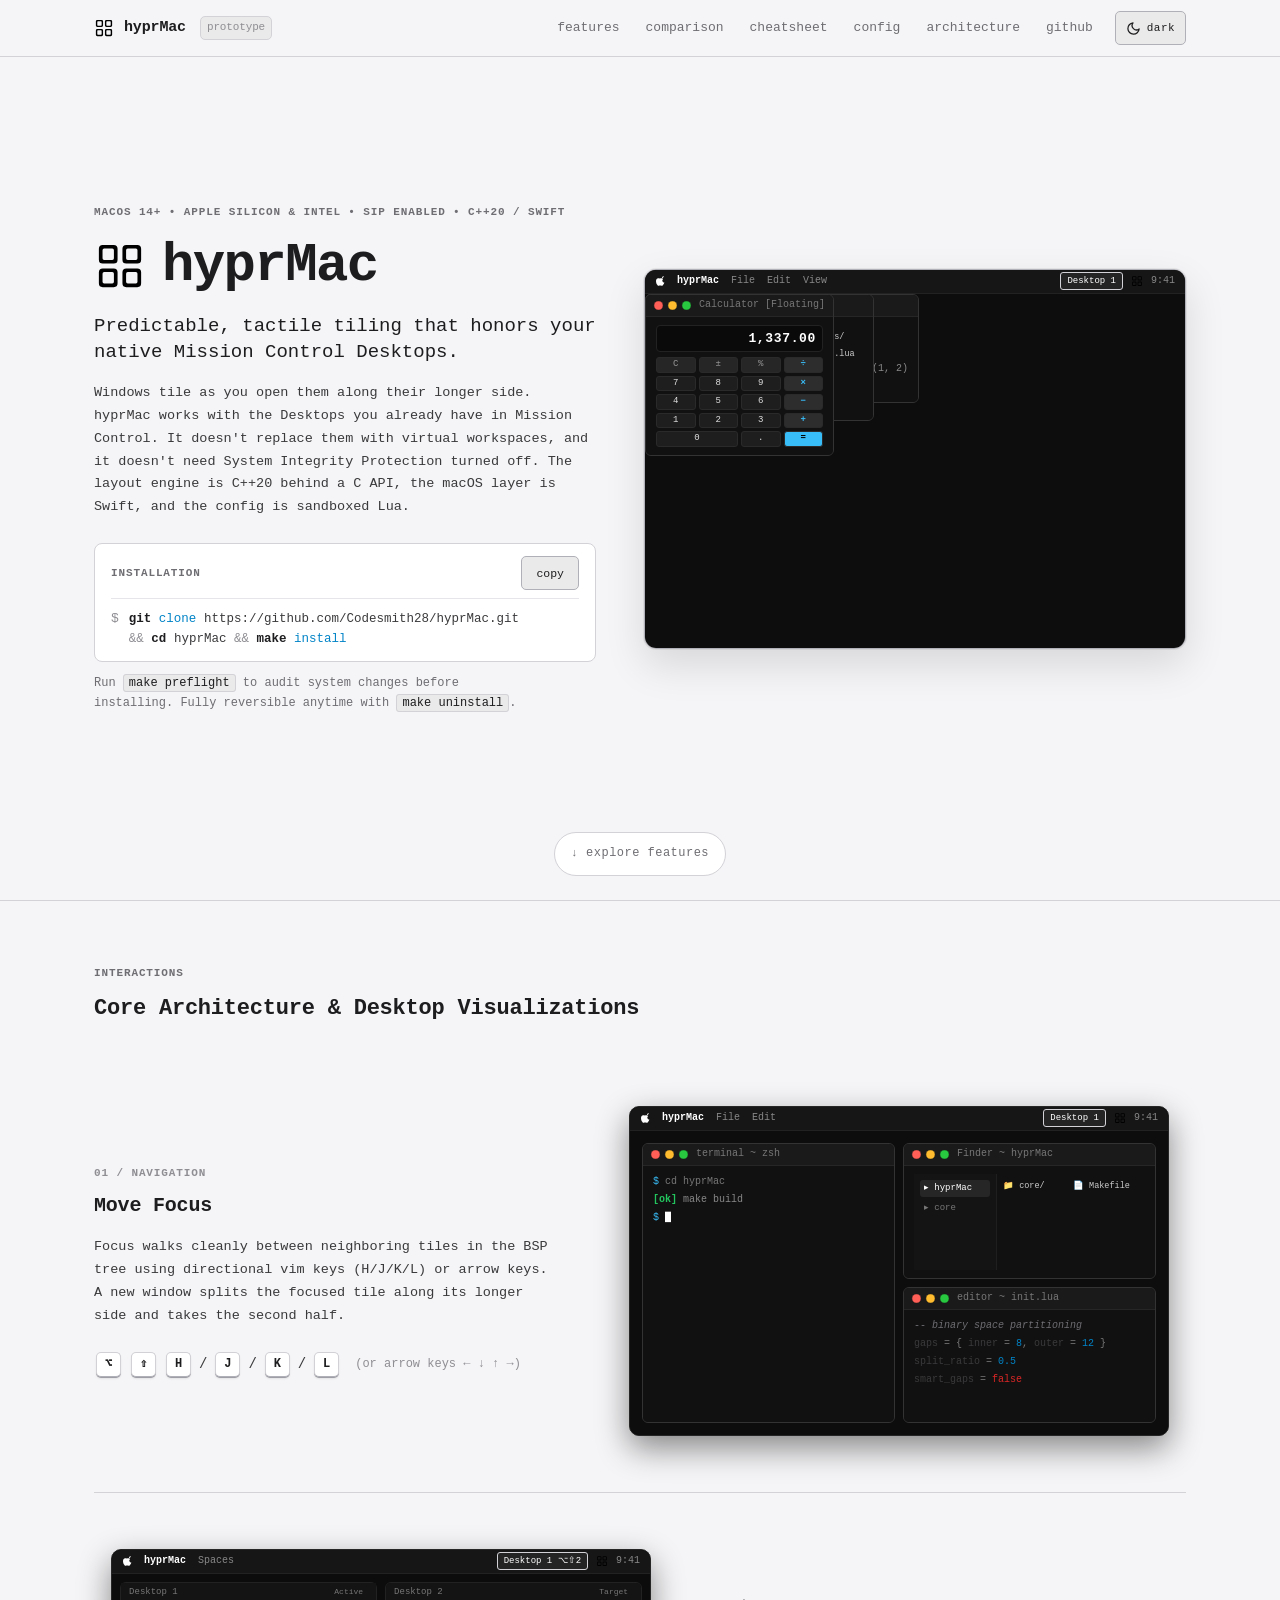
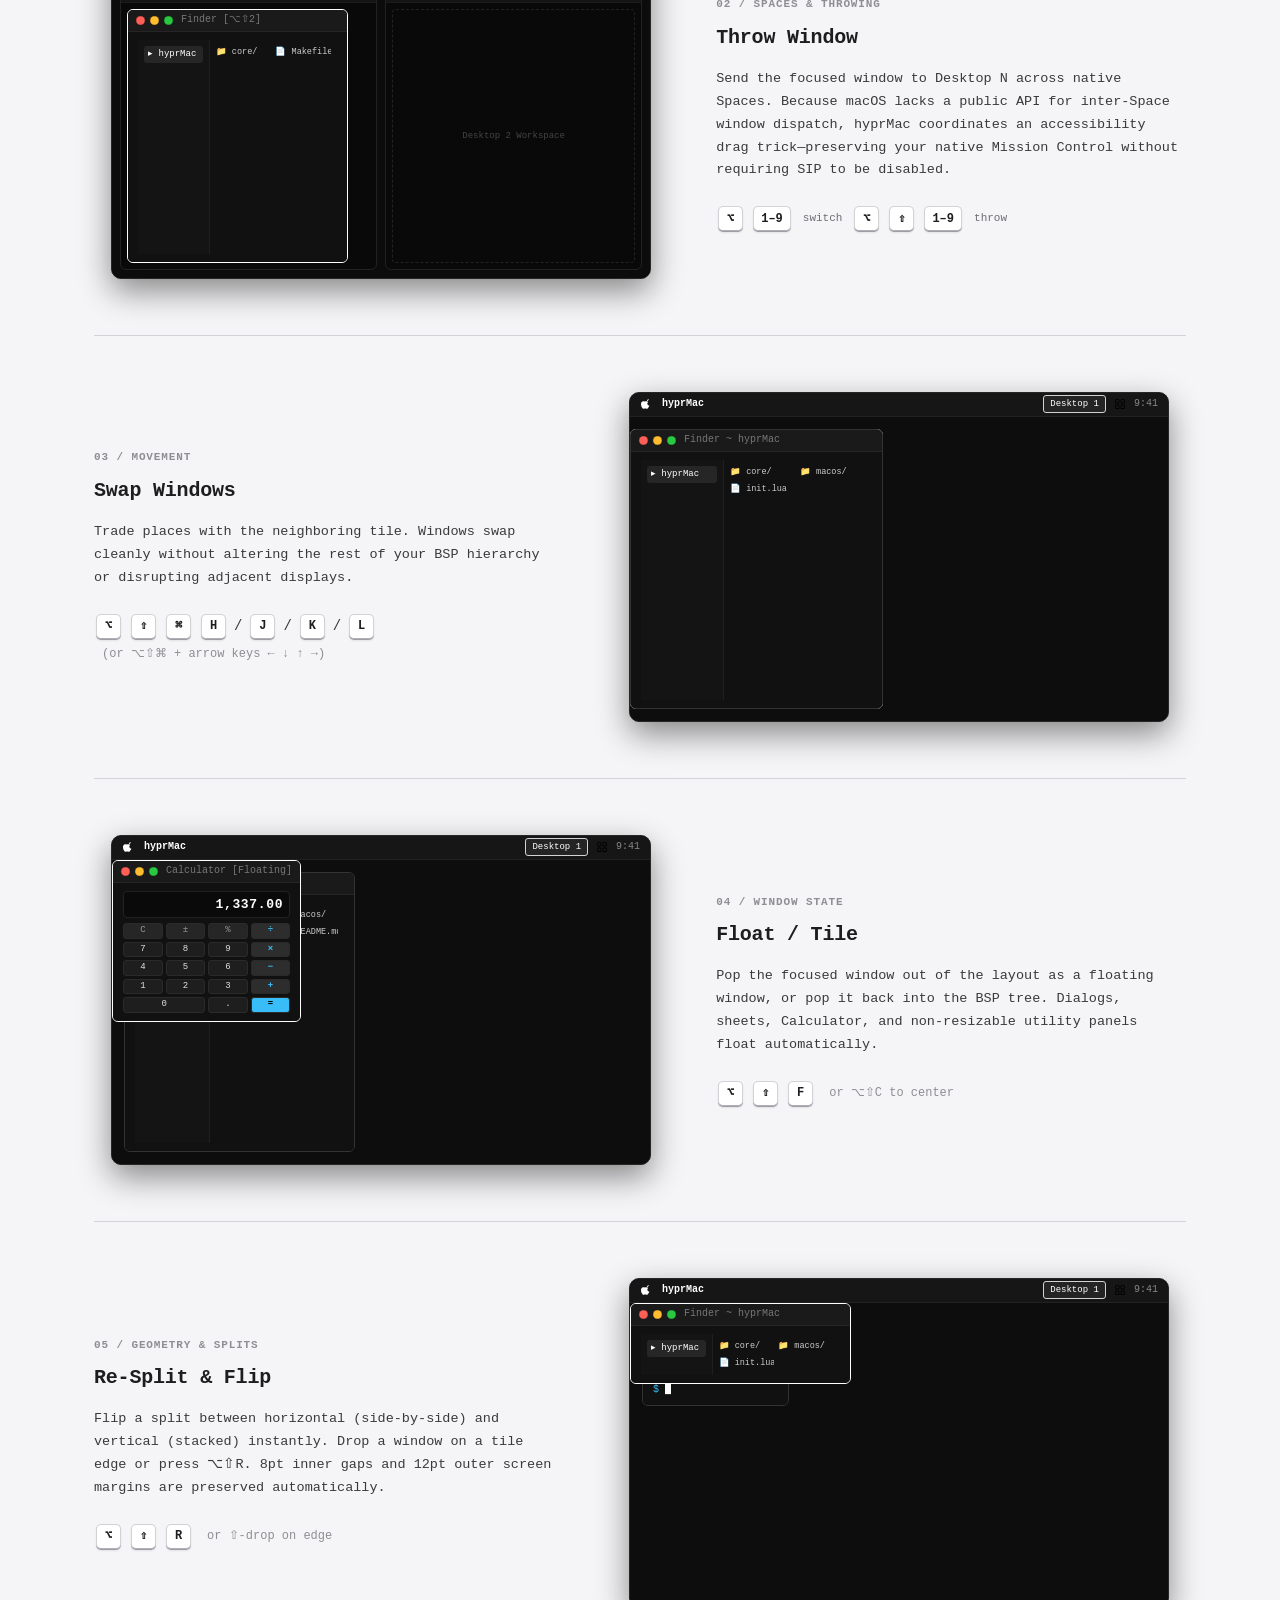
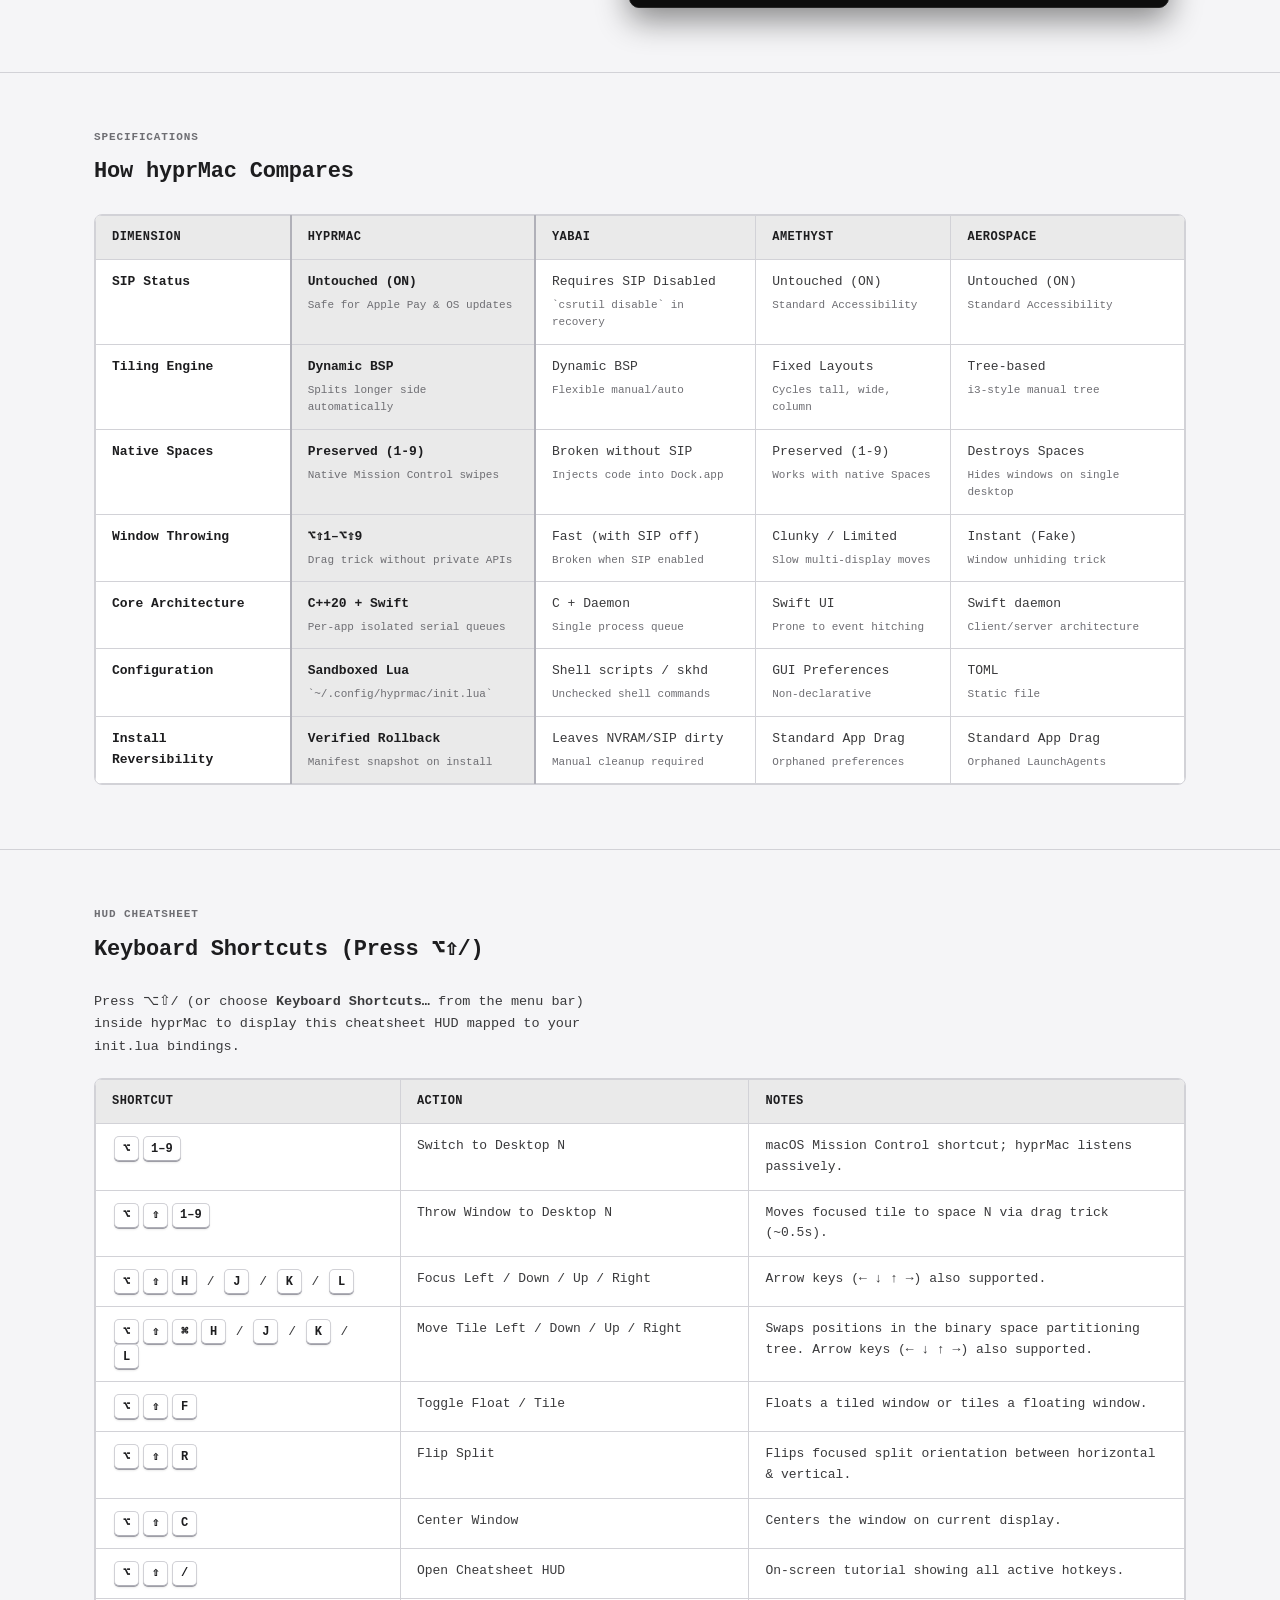
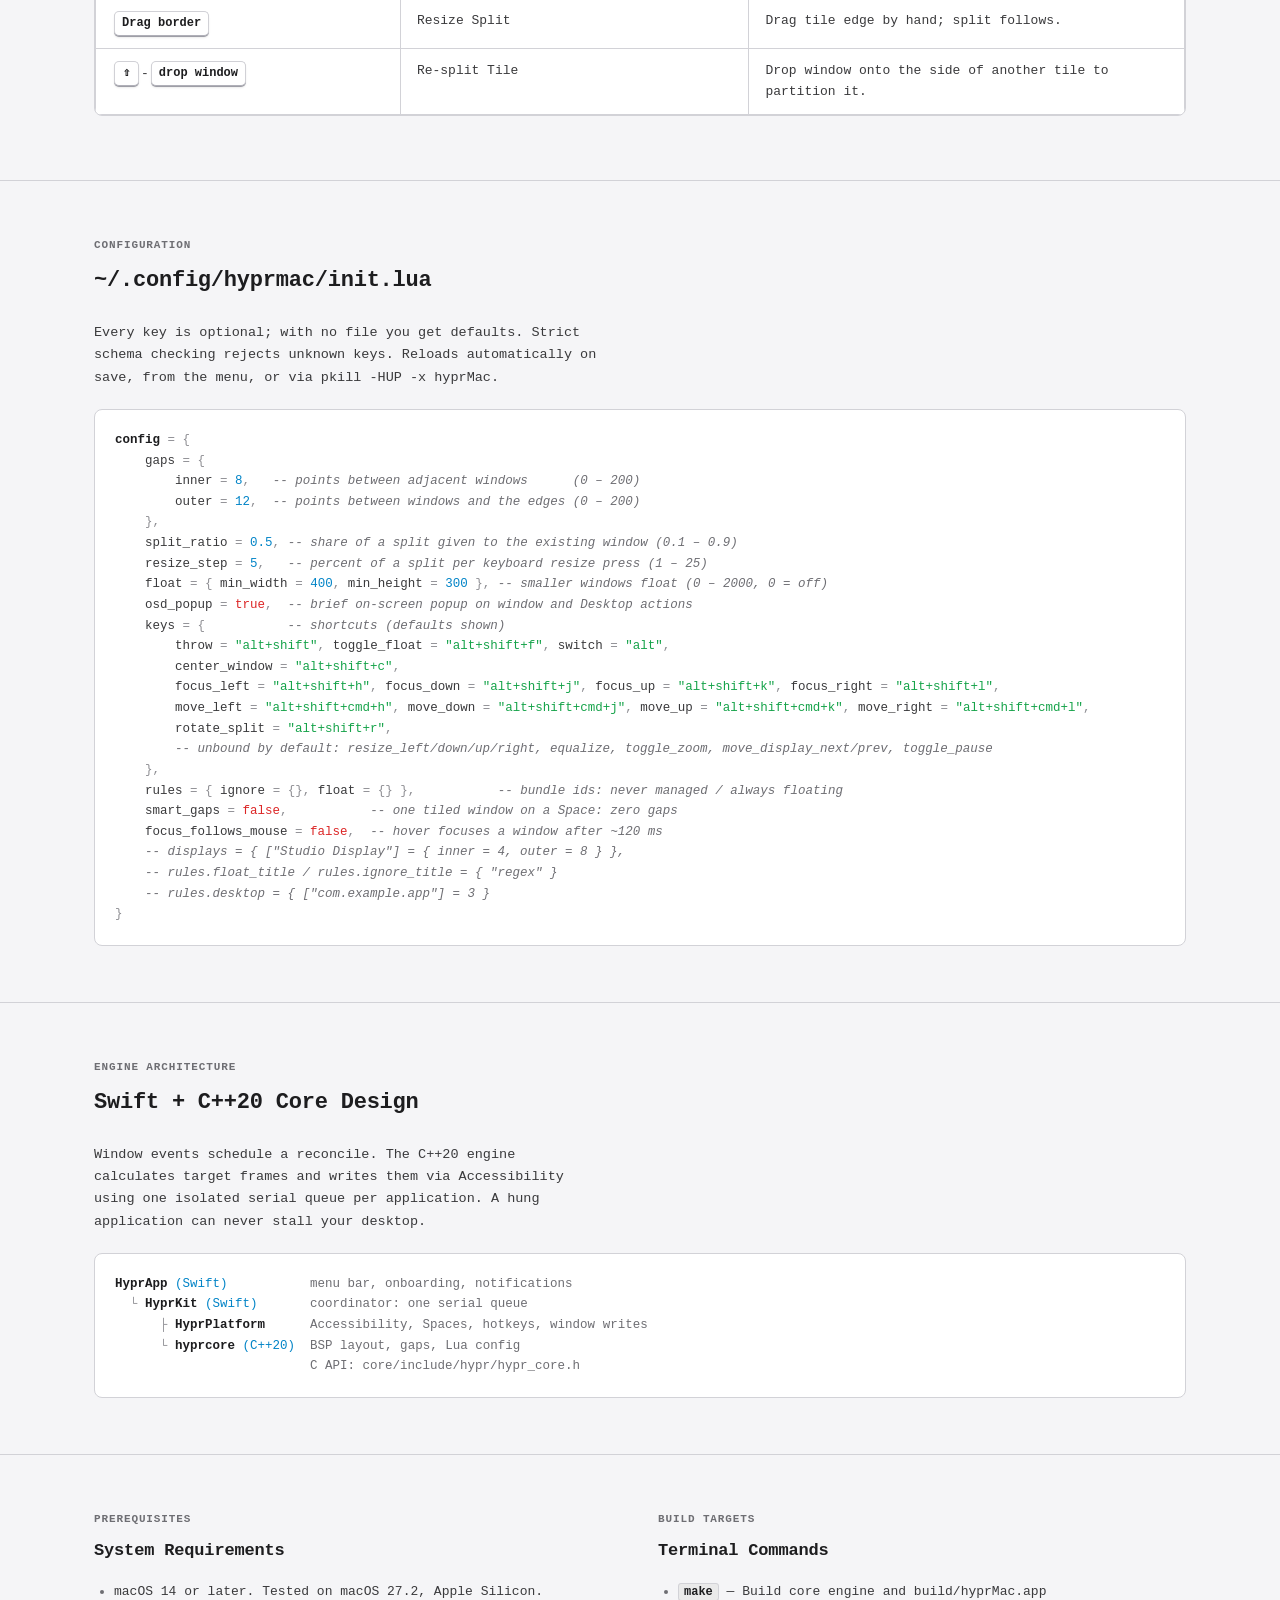
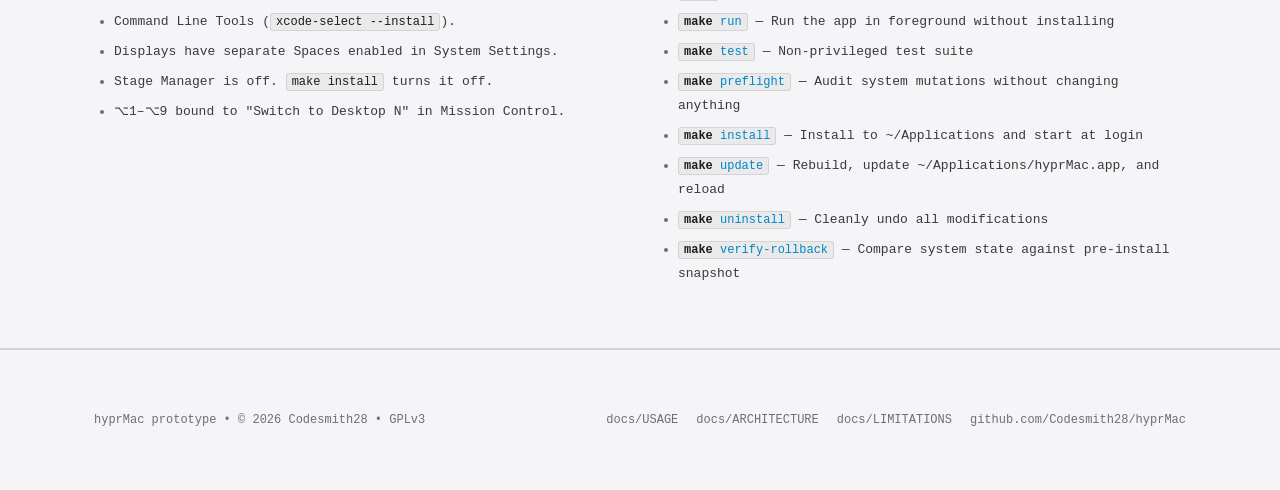
==== commit 8f5a5578: "style(web): improve mobile responsiveness and theme toggle SVG icons" ====
--- a/web/index.html
+++ b/web/index.html
@@ -36,22 +36,35 @@
         <span>hyprMac</span>
         <span class="brand-tag">prototype</span>
       </a>
-      <nav>
-        <ul class="nav-links">
-          <li><a href="#features">features</a></li>
-          <li><a href="#comparison">comparison</a></li>
-          <li><a href="#cheatsheet">cheatsheet</a></li>
-          <li><a href="#config">config</a></li>
-          <li><a href="#architecture">architecture</a></li>
-          <li><a href="https://github.com/Codesmith28/hyprMac" target="_blank" rel="noopener">github</a></li>
-          <li>
-            <button id="theme-toggle" class="theme-toggle-btn" aria-label="Toggle light and dark theme">
-              <span class="theme-toggle-icon">☼</span>
-              <span class="theme-toggle-label">theme</span>
-            </button>
-          </li>
-        </ul>
-      </nav>
+      <div class="header-controls">
+        <nav id="primary-nav" class="site-nav" aria-label="Primary">
+          <ul class="nav-links">
+            <li><a href="#features">features</a></li>
+            <li><a href="#comparison">comparison</a></li>
+            <li><a href="#cheatsheet">cheatsheet</a></li>
+            <li><a href="#config">config</a></li>
+            <li><a href="#architecture">architecture</a></li>
+            <li><a href="https://github.com/Codesmith28/hyprMac" target="_blank" rel="noopener">github</a></li>
+          </ul>
+        </nav>
+        <div class="header-actions">
+          <button id="theme-toggle" class="theme-toggle-btn" type="button" aria-label="Toggle light and dark theme">
+            <span class="theme-toggle-icon" aria-hidden="true">
+              <svg class="theme-icon-sun" viewBox="0 0 16 16" fill="none" stroke="currentColor" stroke-width="1.5" stroke-linecap="round" stroke-linejoin="round">
+                <circle cx="8" cy="8" r="3"></circle>
+                <path d="M8 1v2M8 13v2M1 8h2M13 8h2M3.05 3.05l1.41 1.41M11.54 11.54l1.41 1.41M3.05 12.95l1.41-1.41M11.54 4.46l1.41-1.41"></path>
+              </svg>
+              <svg class="theme-icon-moon" viewBox="0 0 24 24" fill="none" stroke="currentColor" stroke-width="2" stroke-linecap="round" stroke-linejoin="round">
+                <path d="M21 12.79A9 9 0 1 1 11.21 3 7 7 0 0 0 21 12.79z"></path>
+              </svg>
+            </span>
+            <span class="theme-toggle-label">light</span>
+          </button>
+          <button id="nav-toggle" class="nav-toggle-btn" type="button" aria-expanded="false" aria-controls="primary-nav" aria-label="Toggle navigation menu">
+            <span class="nav-toggle-icon" aria-hidden="true">≡</span>
+          </button>
+        </div>
+      </div>
     </div>
   </header>
 
@@ -631,52 +644,52 @@
             <tbody>
               <tr>
                 <td><strong>SIP Status</strong></td>
-                <td class="col-highlight"><strong>Untouched (ON)</strong><span class="matrix-sub">Safe for Apple Pay &amp; OS updates</span></td>
-                <td>Requires SIP Disabled<span class="matrix-sub">`csrutil disable` in recovery</span></td>
-                <td>Untouched (ON)<span class="matrix-sub">Standard Accessibility</span></td>
-                <td>Untouched (ON)<span class="matrix-sub">Standard Accessibility</span></td>
+                <td class="col-highlight" data-tool="hyprMac"><strong>Untouched (ON)</strong><span class="matrix-sub">Safe for Apple Pay &amp; OS updates</span></td>
+                <td data-tool="yabai">Requires SIP Disabled<span class="matrix-sub">`csrutil disable` in recovery</span></td>
+                <td data-tool="Amethyst">Untouched (ON)<span class="matrix-sub">Standard Accessibility</span></td>
+                <td data-tool="AeroSpace">Untouched (ON)<span class="matrix-sub">Standard Accessibility</span></td>
               </tr>
               <tr>
                 <td><strong>Tiling Engine</strong></td>
-                <td class="col-highlight"><strong>Dynamic BSP</strong><span class="matrix-sub">Splits longer side automatically</span></td>
-                <td>Dynamic BSP<span class="matrix-sub">Flexible manual/auto</span></td>
-                <td>Fixed Layouts<span class="matrix-sub">Cycles tall, wide, column</span></td>
-                <td>Tree-based<span class="matrix-sub">i3-style manual tree</span></td>
+                <td class="col-highlight" data-tool="hyprMac"><strong>Dynamic BSP</strong><span class="matrix-sub">Splits longer side automatically</span></td>
+                <td data-tool="yabai">Dynamic BSP<span class="matrix-sub">Flexible manual/auto</span></td>
+                <td data-tool="Amethyst">Fixed Layouts<span class="matrix-sub">Cycles tall, wide, column</span></td>
+                <td data-tool="AeroSpace">Tree-based<span class="matrix-sub">i3-style manual tree</span></td>
               </tr>
               <tr>
                 <td><strong>Native Spaces</strong></td>
-                <td class="col-highlight"><strong>Preserved (1-9)</strong><span class="matrix-sub">Native Mission Control swipes</span></td>
-                <td>Broken without SIP<span class="matrix-sub">Injects code into Dock.app</span></td>
-                <td>Preserved (1-9)<span class="matrix-sub">Works with native Spaces</span></td>
-                <td>Destroys Spaces<span class="matrix-sub">Hides windows on single desktop</span></td>
+                <td class="col-highlight" data-tool="hyprMac"><strong>Preserved (1-9)</strong><span class="matrix-sub">Native Mission Control swipes</span></td>
+                <td data-tool="yabai">Broken without SIP<span class="matrix-sub">Injects code into Dock.app</span></td>
+                <td data-tool="Amethyst">Preserved (1-9)<span class="matrix-sub">Works with native Spaces</span></td>
+                <td data-tool="AeroSpace">Destroys Spaces<span class="matrix-sub">Hides windows on single desktop</span></td>
               </tr>
               <tr>
                 <td><strong>Window Throwing</strong></td>
-                <td class="col-highlight"><strong>⌥⇧1–⌥⇧9</strong><span class="matrix-sub">Drag trick without private APIs</span></td>
-                <td>Fast (with SIP off)<span class="matrix-sub">Broken when SIP enabled</span></td>
-                <td>Clunky / Limited<span class="matrix-sub">Slow multi-display moves</span></td>
-                <td>Instant (Fake)<span class="matrix-sub">Window unhiding trick</span></td>
+                <td class="col-highlight" data-tool="hyprMac"><strong>⌥⇧1–⌥⇧9</strong><span class="matrix-sub">Drag trick without private APIs</span></td>
+                <td data-tool="yabai">Fast (with SIP off)<span class="matrix-sub">Broken when SIP enabled</span></td>
+                <td data-tool="Amethyst">Clunky / Limited<span class="matrix-sub">Slow multi-display moves</span></td>
+                <td data-tool="AeroSpace">Instant (Fake)<span class="matrix-sub">Window unhiding trick</span></td>
               </tr>
               <tr>
                 <td><strong>Core Architecture</strong></td>
-                <td class="col-highlight"><strong>C++20 + Swift</strong><span class="matrix-sub">Per-app isolated serial queues</span></td>
-                <td>C + Daemon<span class="matrix-sub">Single process queue</span></td>
-                <td>Swift UI<span class="matrix-sub">Prone to event hitching</span></td>
-                <td>Swift daemon<span class="matrix-sub">Client/server architecture</span></td>
+                <td class="col-highlight" data-tool="hyprMac"><strong>C++20 + Swift</strong><span class="matrix-sub">Per-app isolated serial queues</span></td>
+                <td data-tool="yabai">C + Daemon<span class="matrix-sub">Single process queue</span></td>
+                <td data-tool="Amethyst">Swift UI<span class="matrix-sub">Prone to event hitching</span></td>
+                <td data-tool="AeroSpace">Swift daemon<span class="matrix-sub">Client/server architecture</span></td>
               </tr>
               <tr>
                 <td><strong>Configuration</strong></td>
-                <td class="col-highlight"><strong>Sandboxed Lua</strong><span class="matrix-sub">`~/.config/hyprmac/init.lua`</span></td>
-                <td>Shell scripts / skhd<span class="matrix-sub">Unchecked shell commands</span></td>
-                <td>GUI Preferences<span class="matrix-sub">Non-declarative</span></td>
-                <td>TOML<span class="matrix-sub">Static file</span></td>
+                <td class="col-highlight" data-tool="hyprMac"><strong>Sandboxed Lua</strong><span class="matrix-sub">`~/.config/hyprmac/init.lua`</span></td>
+                <td data-tool="yabai">Shell scripts / skhd<span class="matrix-sub">Unchecked shell commands</span></td>
+                <td data-tool="Amethyst">GUI Preferences<span class="matrix-sub">Non-declarative</span></td>
+                <td data-tool="AeroSpace">TOML<span class="matrix-sub">Static file</span></td>
               </tr>
               <tr>
                 <td><strong>Install Reversibility</strong></td>
-                <td class="col-highlight"><strong>Verified Rollback</strong><span class="matrix-sub">Manifest snapshot on install</span></td>
-                <td>Leaves NVRAM/SIP dirty<span class="matrix-sub">Manual cleanup required</span></td>
-                <td>Standard App Drag<span class="matrix-sub">Orphaned preferences</span></td>
-                <td>Standard App Drag<span class="matrix-sub">Orphaned LaunchAgents</span></td>
+                <td class="col-highlight" data-tool="hyprMac"><strong>Verified Rollback</strong><span class="matrix-sub">Manifest snapshot on install</span></td>
+                <td data-tool="yabai">Leaves NVRAM/SIP dirty<span class="matrix-sub">Manual cleanup required</span></td>
+                <td data-tool="Amethyst">Standard App Drag<span class="matrix-sub">Orphaned preferences</span></td>
+                <td data-tool="AeroSpace">Standard App Drag<span class="matrix-sub">Orphaned LaunchAgents</span></td>
               </tr>
             </tbody>
           </table>
@@ -697,9 +710,9 @@
           <table class="cheatsheet-table">
             <thead>
               <tr>
-                <th style="width: 28%;">Shortcut</th>
-                <th style="width: 32%;">Action</th>
-                <th style="width: 40%;">Notes</th>
+                <th>Shortcut</th>
+                <th>Action</th>
+                <th>Notes</th>
               </tr>
             </thead>
             <tbody>
@@ -890,10 +903,10 @@
         localStorage.setItem('hyprmac-theme', theme);
       } catch (e) {}
       if (themeToggleBtn) {
-        const icon = themeToggleBtn.querySelector('.theme-toggle-icon');
         const label = themeToggleBtn.querySelector('.theme-toggle-label');
-        if (icon) icon.textContent = theme === 'light' ? '☽' : '☼';
-        if (label) label.textContent = theme === 'light' ? 'dark' : 'light';
+        const nextTheme = theme === 'light' ? 'dark' : 'light';
+        if (label) label.textContent = nextTheme;
+        themeToggleBtn.setAttribute('aria-label', 'Switch to ' + nextTheme + ' theme');
       }
     }
 
@@ -907,6 +920,40 @@
         updateThemeUI(next);
       });
     }
+
+    // Mobile Navigation Drawer Toggle
+    const navToggleBtn = document.getElementById('nav-toggle');
+    const primaryNav = document.getElementById('primary-nav');
+    if (navToggleBtn && primaryNav) {
+      function setNavOpen(open) {
+        primaryNav.classList.toggle('is-open', open);
+        navToggleBtn.setAttribute('aria-expanded', String(open));
+        const icon = navToggleBtn.querySelector('.nav-toggle-icon');
+        if (icon) icon.textContent = open ? '×' : '≡';
+      }
+
+      navToggleBtn.addEventListener('click', (e) => {
+        e.stopPropagation();
+        setNavOpen(!primaryNav.classList.contains('is-open'));
+      });
+
+      primaryNav.querySelectorAll('a').forEach((link) => {
+        link.addEventListener('click', () => setNavOpen(false));
+      });
+
+      document.addEventListener('click', (e) => {
+        if (primaryNav.classList.contains('is-open') && !e.target.closest('.site-header')) {
+          setNavOpen(false);
+        }
+      });
+
+      document.addEventListener('keydown', (e) => {
+        if (e.key === 'Escape' && primaryNav.classList.contains('is-open')) {
+          setNavOpen(false);
+          navToggleBtn.focus();
+        }
+      });
+    }
   </script>
 </body>
 </html>
--- a/web/style.css
+++ b/web/style.css
@@ -213,7 +213,21 @@
   display: flex;
   align-items: center;
   justify-content: space-between;
+  gap: 16px;
   height: 56px;
+}
+
+.header-controls {
+  display: flex;
+  align-items: center;
+  gap: 18px;
+}
+
+.header-actions {
+  display: flex;
+  align-items: center;
+  gap: 8px;
+  flex-shrink: 0;
 }
 
 .brand {
@@ -226,6 +240,7 @@
   font-size: 15px;
   letter-spacing: -0.01em;
   padding: 6px 0;
+  flex-shrink: 0;
 }
 
 /* Adaptive Logo Sizing & Theme Inversion (Guarantees 100% visibility) */
@@ -267,6 +282,29 @@
   color: var(--text-bright);
 }
 
+.nav-toggle-btn {
+  display: none;
+  align-items: center;
+  justify-content: center;
+  background-color: var(--bg-subtle);
+  border: 1px solid var(--border-strong);
+  border-radius: var(--radius-sm);
+  color: var(--text-bright);
+  font-family: monospace;
+  font-size: 17px;
+  line-height: 1;
+  width: 38px;
+  height: 36px;
+  cursor: pointer;
+  user-select: none;
+  transition: background-color 0.15s ease, border-color 0.15s ease;
+}
+
+.nav-toggle-btn:hover {
+  background-color: var(--bg-card);
+  border-color: var(--border-focus);
+}
+
 /* Tactile Theme Toggle Button */
 .theme-toggle-btn {
   display: inline-flex;
@@ -295,8 +333,28 @@
 }
 
 .theme-toggle-icon {
-  font-size: 13px;
-  line-height: 1;
+  display: inline-flex;
+  align-items: center;
+  justify-content: center;
+  width: 15px;
+  height: 15px;
+  flex-shrink: 0;
+}
+
+.theme-toggle-icon svg {
+  width: 15px;
+  height: 15px;
+}
+
+.theme-toggle-icon .theme-icon-sun { display: block; }
+.theme-toggle-icon .theme-icon-moon { display: none; }
+
+[data-theme="light"] .theme-toggle-icon .theme-icon-sun { display: none; }
+[data-theme="light"] .theme-toggle-icon .theme-icon-moon { display: block; }
+
+@media (prefers-color-scheme: light) {
+  :root:not([data-theme="dark"]) .theme-toggle-icon .theme-icon-sun { display: none; }
+  :root:not([data-theme="dark"]) .theme-toggle-icon .theme-icon-moon { display: block; }
 }
 
 .theme-toggle-label {
@@ -645,6 +703,7 @@
   color: var(--text-bright);
   letter-spacing: -0.01em;
   margin-bottom: 24px;
+  overflow-wrap: anywhere;
 }
 
 .section-intro {
@@ -862,6 +921,10 @@
   min-width: 600px;
 }
 
+.cheatsheet-table th:nth-child(1) { width: 28%; }
+.cheatsheet-table th:nth-child(2) { width: 32%; }
+.cheatsheet-table th:nth-child(3) { width: 40%; }
+
 .matrix-table th,
 .matrix-table td,
 .cheatsheet-table th,
@@ -1034,27 +1097,86 @@
 
 /* Tablets & Small Laptops (<= 1040px) */
 @media (max-width: 1040px) {
+  .hero-section {
+    padding: 44px 0 48px;
+    min-height: auto;
+  }
+
   .hero-2col {
     flex-direction: column;
-    gap: 36px;
+    gap: 32px;
   }
 
   .hero-left-col,
   .hero-right-col {
+    flex: 1 1 auto;
     max-width: 100%;
     width: 100%;
   }
 
   .hero-desktop-preview {
     max-width: 100%;
+  }
+
+  .hero-scroll-indicator {
+    position: static;
+    transform: none;
+    margin-top: 28px;
+    display: flex;
+    justify-content: center;
+  }
+}
+
+/* Collapsible Mobile/Tablet Navigation (<= 860px) */
+@media (max-width: 860px) {
+  .nav-toggle-btn {
+    display: inline-flex;
+  }
+
+  .site-nav {
+    display: none;
+    position: absolute;
+    top: 100%;
+    left: 0;
+    right: 0;
+    background-color: var(--bg-surface);
+    border-bottom: 1px solid var(--border-strong);
+    box-shadow: 0 12px 32px rgba(0, 0, 0, 0.35);
+    padding: 8px 24px 16px;
+    z-index: 99;
+  }
+
+  .site-nav.is-open {
+    display: block;
+  }
+
+  .nav-links {
+    flex-direction: column;
+    align-items: stretch;
+    gap: 2px;
+  }
+
+  .nav-links li {
+    border-bottom: 1px solid var(--border-subtle);
+  }
+
+  .nav-links li:last-child {
+    border-bottom: none;
+  }
+
+  .nav-links a {
+    display: flex;
+    width: 100%;
+    padding: 10px 4px;
+    min-height: 44px;
+    font-size: 13.5px;
   }
 }
 
 /* Tablets (<= 768px) */
 @media (max-width: 768px) {
   .hero-section {
-    padding: 40px 0 60px;
-    min-height: auto;
+    padding: 36px 0 40px;
   }
 
   .hero-title {
@@ -1068,8 +1190,8 @@
   .feature-row,
   .feature-row.row-reverse {
     flex-direction: column;
-    gap: 28px;
-    padding: 40px 0;
+    gap: 24px;
+    padding: 36px 0;
   }
 
   .feature-text-col,
@@ -1080,7 +1202,6 @@
 
   .feature-anim {
     max-width: 100%;
-    height: 290px;
   }
 
   .targets-grid {
@@ -1089,37 +1210,201 @@
   }
 }
 
+/* Mobile Stacked Cards & Wrapped Commands (<= 640px) */
+@media (max-width: 640px) {
+  .cmd-line {
+    display: inline;
+    white-space: normal;
+    word-break: break-word;
+    overflow-wrap: anywhere;
+  }
+
+  .cmd-text {
+    font-size: 12px;
+    word-break: break-word;
+  }
+
+  .matrix-table-wrap {
+    overflow-x: visible;
+    border: none;
+    border-radius: 0;
+    background-color: transparent;
+    margin-bottom: 0;
+  }
+
+  .matrix-table,
+  .cheatsheet-table {
+    min-width: 0;
+    display: block;
+  }
+
+  .matrix-table thead,
+  .cheatsheet-table thead {
+    position: absolute;
+    width: 1px;
+    height: 1px;
+    padding: 0;
+    margin: -1px;
+    overflow: hidden;
+    clip: rect(0, 0, 0, 0);
+    white-space: nowrap;
+    border: 0;
+  }
+
+  .matrix-table tbody,
+  .cheatsheet-table tbody {
+    display: block;
+  }
+
+  .matrix-table tbody tr {
+    display: block;
+    background-color: var(--bg-surface);
+    border: 1px solid var(--border);
+    border-radius: var(--radius-card);
+    margin-bottom: 14px;
+    overflow: hidden;
+  }
+
+  .matrix-table tbody tr:last-child {
+    margin-bottom: 0;
+  }
+
+  .matrix-table td {
+    border: none;
+    padding: 10px 14px;
+  }
+
+  .matrix-table td:first-child {
+    display: block;
+    background-color: var(--bg-subtle);
+    border-bottom: 1px solid var(--border);
+    font-size: 13px;
+    color: var(--text-bright);
+  }
+
+  .matrix-table td[data-tool] {
+    display: grid;
+    grid-template-columns: 92px 1fr;
+    gap: 2px 12px;
+    align-items: start;
+    border-bottom: 1px solid var(--border-subtle);
+    font-size: 12.5px;
+  }
+
+  .matrix-table td[data-tool]:last-child {
+    border-bottom: none;
+  }
+
+  .matrix-table td[data-tool]::before {
+    content: attr(data-tool);
+    grid-column: 1;
+    grid-row: 1 / span 2;
+    font-size: 11.5px;
+    font-weight: 700;
+    color: var(--text-muted);
+    padding-top: 1px;
+  }
+
+  .matrix-table td[data-tool] > strong,
+  .matrix-table td[data-tool] > .matrix-sub {
+    grid-column: 2;
+  }
+
+  .matrix-table td.col-highlight {
+    background-color: var(--bg-subtle);
+    border-left: 3px solid var(--accent-blue);
+    border-right: none;
+    padding-left: 11px;
+  }
+
+  .matrix-table td.col-highlight::before {
+    color: var(--text-bright);
+  }
+
+  /* Cheatsheet Stacked Shortcut Cards */
+  .cheatsheet-table tbody tr {
+    display: flex;
+    flex-direction: column;
+    gap: 6px;
+    background-color: var(--bg-surface);
+    border: 1px solid var(--border);
+    border-radius: var(--radius-card);
+    padding: 12px 14px;
+    margin-bottom: 10px;
+  }
+
+  .cheatsheet-table tbody tr:last-child {
+    margin-bottom: 0;
+  }
+
+  .cheatsheet-table td {
+    display: block;
+    border: none;
+    padding: 0;
+    font-size: 12.5px;
+  }
+
+  .cheatsheet-table td:nth-child(1) {
+    display: flex;
+    align-items: center;
+    flex-wrap: wrap;
+    gap: 4px;
+    margin-bottom: 2px;
+  }
+
+  .cheatsheet-table td:nth-child(2) {
+    color: var(--text-bright);
+    font-weight: 700;
+    font-size: 13px;
+  }
+
+  .cheatsheet-table td:nth-child(3) {
+    color: var(--text-muted);
+    font-size: 12px;
+    line-height: 1.5;
+  }
+}
+
 /* Narrow Mobile Viewports (320px - 480px) */
 @media (max-width: 480px) {
-  .container {
+  .container,
+  .hero-container {
     padding: 0 16px;
   }
 
-  .site-header {
-    height: auto;
-  }
-
-  .header-inner {
-    flex-direction: column;
-    align-items: flex-start;
-    height: auto;
-    padding: 12px 0;
-    gap: 10px;
-  }
-
-  .nav-links {
-    flex-wrap: wrap;
-    gap: 8px 14px;
-    width: 100%;
-  }
-
-  .nav-links a {
-    min-height: 38px;
-    font-size: 12px;
+  .site-nav {
+    padding: 8px 16px 14px;
+  }
+
+  .brand {
+    gap: 8px;
+    font-size: 14px;
+  }
+
+  .brand-tag {
+    font-size: 10px;
+    padding: 1px 5px;
+    margin-left: 2px;
+  }
+
+  .theme-toggle-btn {
+    padding: 5px 8px;
+    min-height: 36px;
+  }
+
+  .hero-section {
+    padding: 28px 0 36px;
+  }
+
+  .hero-meta {
+    font-size: 10.5px;
+    line-height: 1.5;
+    margin-bottom: 12px;
   }
 
   .hero-brand {
     gap: 12px;
+    margin-bottom: 14px;
   }
 
   .hero-brand-icon {
@@ -1132,101 +1417,117 @@
   }
 
   .hero-tagline {
-    font-size: 16px;
+    font-size: 15.5px;
   }
 
   .hero-desc {
     font-size: 13px;
+    margin-bottom: 20px;
   }
 
   .install-block {
-    padding: 10px 12px;
+    padding: 12px;
   }
 
   .install-bar {
-    flex-direction: column;
-    align-items: flex-start;
+    flex-direction: row;
+    align-items: center;
+    justify-content: space-between;
     gap: 8px;
   }
 
   .btn-copy {
-    width: 100%;
-    min-height: 44px;
-    text-align: center;
-  }
-
-  .hero-desktop-preview {
-    height: 280px;
-  }
-
-  .feature-anim {
-    height: 260px;
-  }
-
-  /* Micro text inside animations on mobile so no overflow occurs */
-  .dummy-term,
-  .dummy-finder,
-  .dummy-code,
-  .dummy-calc {
-    font-size: 8.5px;
-    padding: 6px 8px;
-  }
-
-  .mac-titlebar {
-    height: 22px;
-    padding: 0 7px;
-  }
-
-  .win-title {
-    font-size: 9.5px;
+    width: auto;
+    min-height: 36px;
+    padding: 5px 12px;
+  }
+
+  .features-section,
+  .matrix-section,
+  .cheatsheet-section,
+  .config-section,
+  .arch-section,
+  .targets-section {
+    padding: 40px 0;
+  }
+
+  .section-title {
+    font-size: 19px;
+    margin-bottom: 18px;
+  }
+
+  .feature-row,
+  .feature-row.row-reverse {
+    padding: 28px 0;
+    gap: 20px;
+  }
+
+  .feature-heading {
+    font-size: 18px;
+    margin-bottom: 10px;
   }
 
   .keycap-row {
-    gap: 4px;
+    gap: 5px;
+  }
+
+  .keycap-row .kbd {
+    margin: 0;
+  }
+
+  .key-hint {
+    flex-basis: 100%;
+    margin-left: 0;
+    margin-top: 2px;
   }
 
   .kbd {
-    min-width: 23px;
-    height: 23px;
+    min-width: 24px;
+    height: 24px;
     font-size: 11px;
     padding: 2px 5px;
-  }
-
-  .matrix-table-wrap {
-    margin-left: -16px;
-    margin-right: -16px;
-    width: calc(100% + 32px);
-    border-radius: 0;
-    border-left: none;
-    border-right: none;
-  }
-
-  .matrix-table th,
-  .matrix-table td,
-  .cheatsheet-table th,
-  .cheatsheet-table td {
-    padding: 10px 12px;
-    font-size: 12px;
   }
 
   .code-block {
     padding: 14px;
     font-size: 11.5px;
-    margin-left: -16px;
-    margin-right: -16px;
-    border-radius: 0;
-    border-left: none;
-    border-right: none;
+    line-height: 1.55;
+  }
+
+  .item-list {
+    font-size: 12.5px;
+    line-height: 1.75;
+  }
+
+  .item-list li code {
+    font-size: 11.5px;
+    word-break: break-word;
+  }
+
+  .site-footer {
+    padding: 36px 0;
   }
 
   .footer-inner {
     flex-direction: column;
     align-items: flex-start;
-    gap: 16px;
+    gap: 12px;
   }
 
   .footer-links {
     flex-direction: column;
-    gap: 10px;
-  }
-}
+    gap: 2px;
+  }
+}
+
+@media (max-width: 360px) {
+  .theme-toggle-label {
+    display: none;
+  }
+
+  .theme-toggle-btn {
+    width: 36px;
+    padding: 0;
+    justify-content: center;
+  }
+}
--- a/web/animations.css
+++ b/web/animations.css
@@ -5,6 +5,13 @@
    ========================================================================== */
 
 /* Full Desktop Stage */
+:root {
+  --float-w: 260px;
+  --float-h: 210px;
+  --hero-calc-w: 220px;
+  --hero-calc-h: 160px;
+}
+
 .feature-anim {
   width: 100%;
   max-width: 540px;
@@ -689,10 +696,10 @@
     box-shadow: none;
   }
   35%, 78% {
-    left: calc(50% - 130px);
-    top: calc(50% - 105px);
-    width: 260px;
-    height: 210px;
+    left: calc(50% - var(--float-w) / 2);
+    top: calc(50% - var(--float-h) / 2);
+    width: var(--float-w);
+    height: var(--float-h);
     box-shadow: 0 20px 40px rgba(0, 0, 0, 0.95);
   }
   90%, 100% {
@@ -1079,10 +1086,10 @@
 @keyframes animHeroCalc {
   /* Step 1-5 (0-62%): Hidden */
   0%, 62% {
-    left: calc(50% - 110px);
-    top: calc(50% - 80px);
-    width: 220px;
-    height: 160px;
+    left: calc(50% - var(--hero-calc-w) / 2);
+    top: calc(50% - var(--hero-calc-h) / 2);
+    width: var(--hero-calc-w);
+    height: var(--hero-calc-h);
     opacity: 0;
     transform: scale(0.85);
     box-shadow: none;
@@ -1090,10 +1097,10 @@
   }
   /* Step 6 (64-74%): Open Calculator ➔ Auto-floats centered with elevation drop-shadow! */
   64%, 74% {
-    left: calc(50% - 110px);
-    top: calc(50% - 80px);
-    width: 220px;
-    height: 160px;
+    left: calc(50% - var(--hero-calc-w) / 2);
+    top: calc(50% - var(--hero-calc-h) / 2);
+    width: var(--hero-calc-w);
+    height: var(--hero-calc-h);
     opacity: 1;
     transform: scale(1);
     border-color: #ffffff;
@@ -1102,10 +1109,10 @@
   }
   /* Step 7-8 (76-100%): Dismissed */
   76%, 100% {
-    left: calc(50% - 110px);
-    top: calc(50% - 80px);
-    width: 220px;
-    height: 160px;
+    left: calc(50% - var(--hero-calc-w) / 2);
+    top: calc(50% - var(--hero-calc-h) / 2);
+    width: var(--hero-calc-w);
+    height: var(--hero-calc-h);
     opacity: 0;
     transform: scale(0.85);
     box-shadow: none;
@@ -1170,6 +1177,8 @@
 
 .hero-osd-pill {
   position: absolute;
+  left: auto;
+  right: auto;
   bottom: 0;
   white-space: nowrap;
   display: inline-flex;
@@ -1248,3 +1257,164 @@
   89%, 95% { opacity: 1; transform: translateY(0); }
   97%, 100% { opacity: 0; transform: translateY(-4px); }
 }
+
+/* ==========================================================================
+   Responsive Desktop Preview & Animation Scaling (Tablet & Phone)
+   ========================================================================== */
+@media (max-width: 768px) {
+  .hero-desktop-preview {
+    height: 320px;
+  }
+
+  .feature-anim {
+    max-width: 100%;
+    height: 290px;
+  }
+}
+
+@media (max-width: 520px) {
+  :root {
+    --float-w: 190px;
+    --float-h: 152px;
+    --hero-calc-w: 176px;
+    --hero-calc-h: 132px;
+  }
+
+  .macos-menubar {
+    height: 22px;
+    padding: 0 8px;
+    font-size: 9px;
+  }
+
+  .menubar-left {
+    gap: 8px;
+  }
+
+  .menubar-right {
+    gap: 6px;
+  }
+
+  .menu-item {
+    display: none;
+  }
+
+  .menu-space-badge {
+    font-size: 8.5px;
+    padding: 1px 5px;
+  }
+
+  .hero-osd-container {
+    width: calc(100% - 16px);
+    bottom: 8px;
+  }
+
+  .hero-osd-pill {
+    max-width: 100%;
+    white-space: normal;
+    text-align: center;
+    font-size: 9px;
+    line-height: 1.3;
+    padding: 4px 8px;
+    gap: 5px;
+  }
+
+  .finder-sidebar {
+    display: none;
+  }
+
+  .finder-files {
+    grid-template-columns: 1fr;
+    padding: 5px 6px;
+    font-size: 8px;
+    gap: 3px;
+  }
+}
+
+@media (max-width: 480px) {
+  .hero-desktop-preview {
+    height: 250px;
+  }
+
+  .feature-anim {
+    height: 240px;
+  }
+
+  .mac-titlebar {
+    height: 20px;
+    padding: 0 6px;
+    gap: 6px;
+  }
+
+  .traffic-lights {
+    gap: 4px;
+  }
+
+  .tl,
+  .traffic-lights .tl {
+    width: 6px;
+    height: 6px;
+  }
+
+  .win-title {
+    font-size: 9px;
+  }
+
+  .dummy-term,
+  .dummy-code {
+    font-size: 8px;
+    line-height: 1.4;
+    padding: 6px 7px;
+  }
+
+  .dummy-calc {
+    padding: 5px;
+    gap: 4px;
+  }
+
+  .calc-screen {
+    font-size: 11px;
+    padding: 2px 5px;
+  }
+
+  .calc-btn {
+    font-size: 8px;
+  }
+
+  .dual-spaces-workspace {
+    padding: 6px;
+    gap: 6px;
+  }
+
+  .space-zone-header {
+    height: 18px;
+    padding: 0 6px;
+    font-size: 8px;
+  }
+
+  .space-zone-body {
+    padding: 4px;
+  }
+
+  .drop-hint {
+    font-size: 8px;
+    text-align: center;
+    padding: 0 4px;
+  }
+}
+
+@media (max-width: 375px) {
+  :root {
+    --float-w: 168px;
+    --float-h: 138px;
+    --hero-calc-w: 156px;
+    --hero-calc-h: 120px;
+  }
+
+  .hero-desktop-preview {
+    height: 230px;
+  }
+
+  .feature-anim {
+    height: 220px;
+  }
+}
